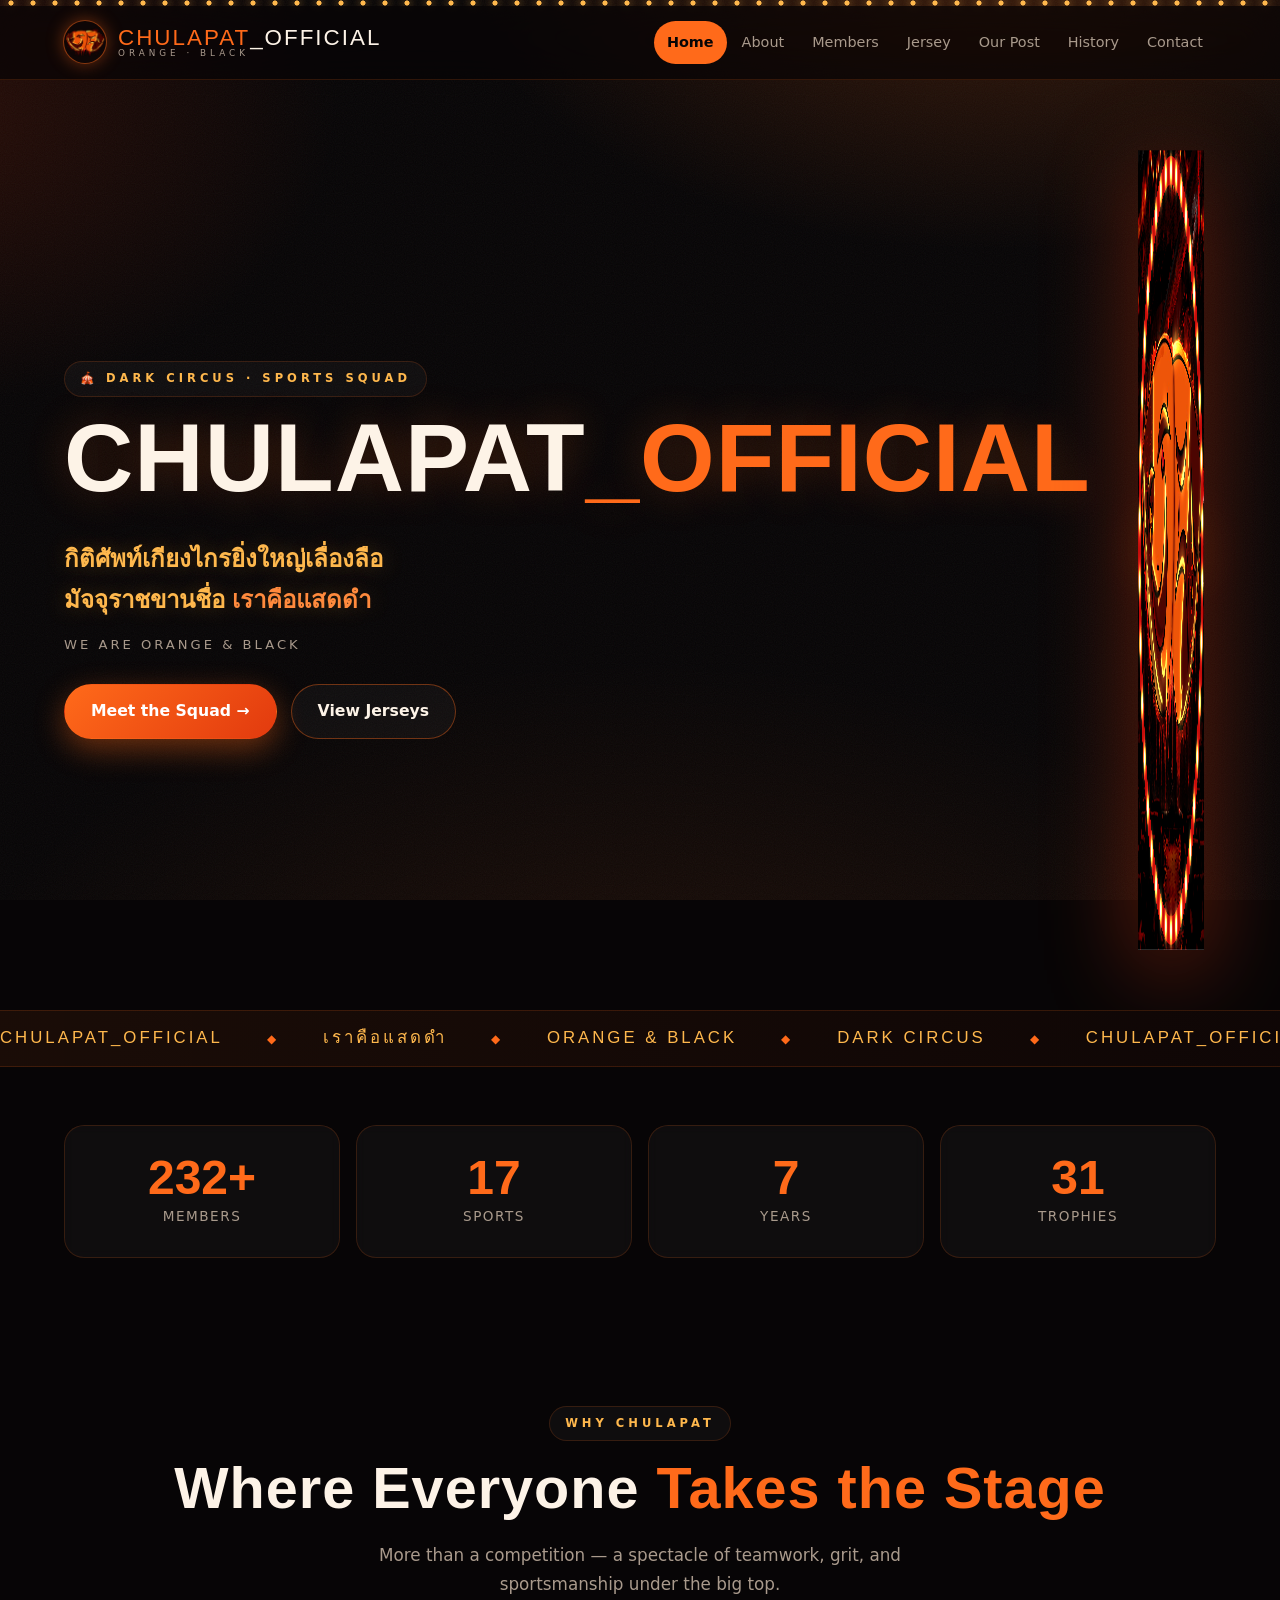
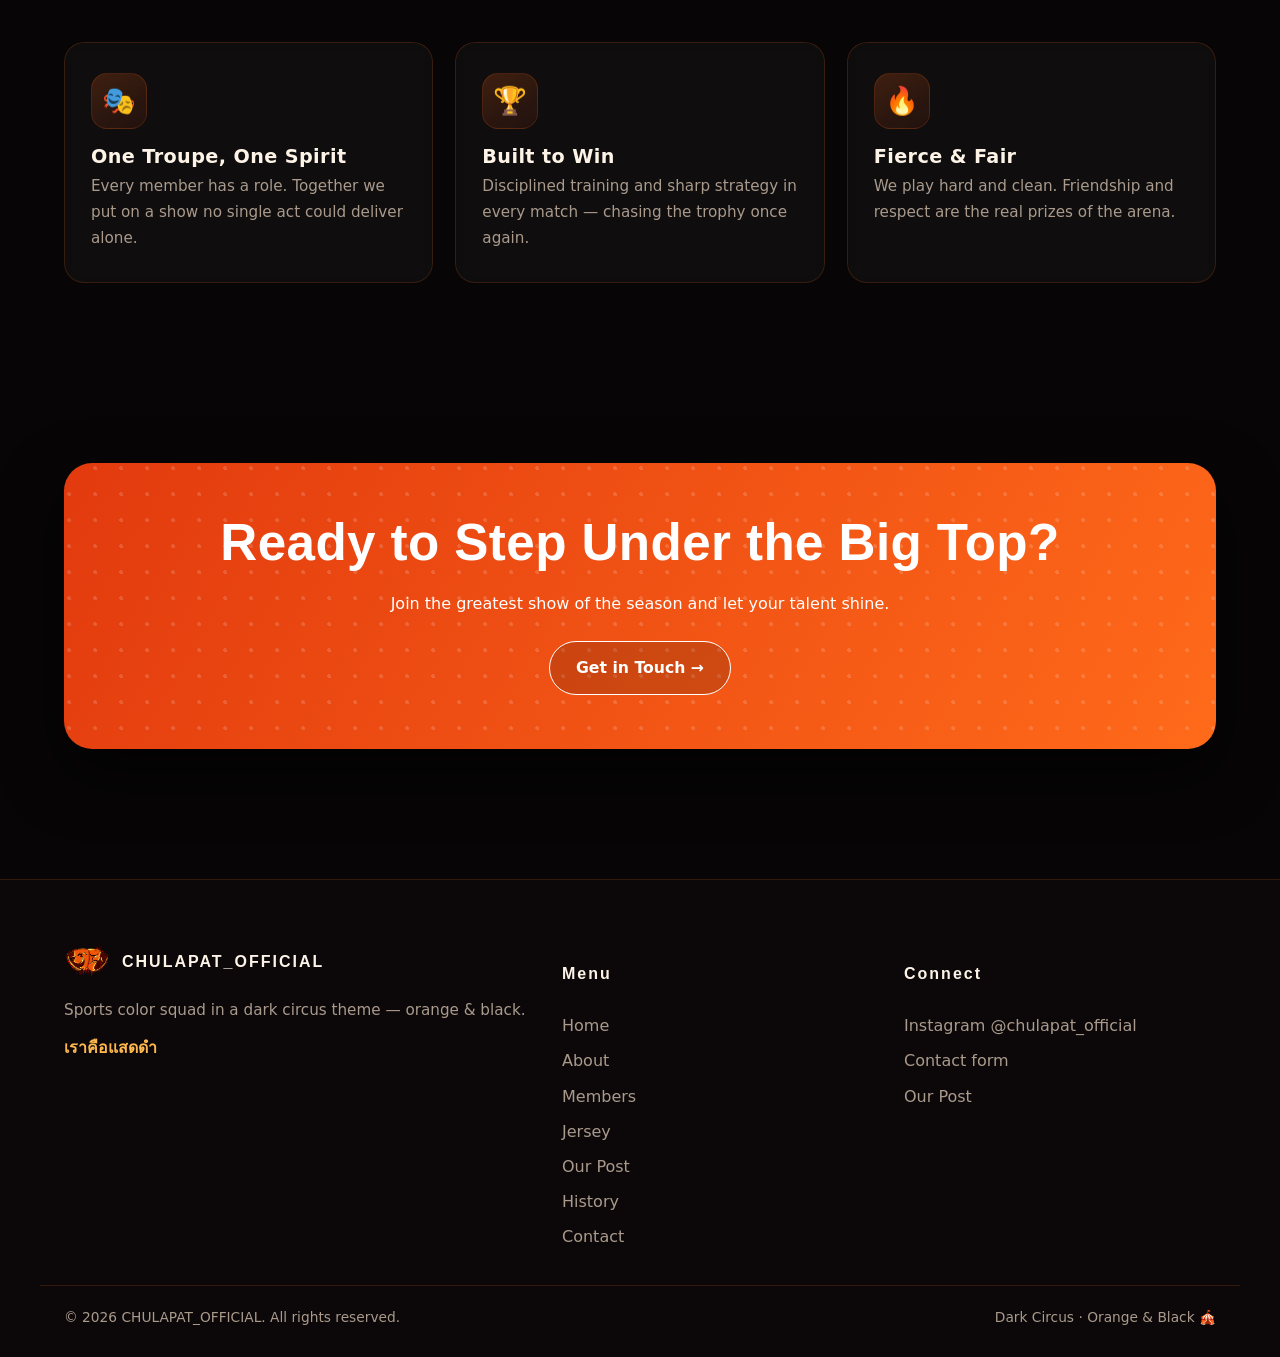
==== public/index.html @ 9027f6d0 "Configure Wrangler to use public directory" ====
<!DOCTYPE html>
<html lang="en">
<head>
  <meta charset="UTF-8" />
  <meta name="viewport" content="width=device-width, initial-scale=1" />
  <meta http-equiv="Content-Security-Policy" content="default-src 'self'; img-src 'self' data:; style-src 'self' 'unsafe-inline' https://fonts.googleapis.com; font-src 'self' https://fonts.gstatic.com; script-src 'self'; base-uri 'self'; form-action 'self'; frame-ancestors 'none'; object-src 'none'" />
  <meta name="referrer" content="strict-origin-when-cross-origin" />
  <meta name="color-scheme" content="dark" />
  <meta name="description" content="CHULAPAT_OFFICIAL — dark circus sports squad. Orange & black. เราคือแสดดำ" />
  <title>CHULAPAT_OFFICIAL · Dark Circus</title>
  <link rel="preconnect" href="https://fonts.googleapis.com" />
  <link rel="preconnect" href="https://fonts.gstatic.com" crossorigin />
  <link href="https://fonts.googleapis.com/css2?family=Bebas+Neue&family=Space+Grotesk:wght@400;500;600;700&family=Noto+Sans+Thai:wght@400;600;700&display=swap" rel="stylesheet" />
  <link rel="stylesheet" href="css/styles.css" />
</head>
<body>
  <a class="skip-link" href="#main">Skip to main content</a>
  <header data-nav></header>

  <main id="main">
    <!-- HERO -->
    <section class="hero">
      <div class="container hero__grid">
        <div>
          <span class="eyebrow">🎪 Dark Circus · Sports Squad</span>
          <h1 class="hero__wordmark">CHULAPAT<span>_OFFICIAL</span></h1>
          <p class="hero__slogan thai">กิติศัพท์เกียงไกรยิ่งใหญ่เลื่องลือ<br />มัจจุราชขานชื่อ <b>เราคือแสดดำ</b></p>
          <p class="hero__tagline">We Are Orange &amp; Black</p>
          <div class="hero__cta">
            <a class="btn btn--primary" href="members.html">Meet the Squad →</a>
            <a class="btn btn--ghost" href="jersey.html">View Jerseys</a>
          </div>
        </div>
        <div class="hero__logo-wrap">
          <div class="hero__logo-glow" aria-hidden="true"></div>
          <img class="hero__logo" src="assets/logo-ring.png" alt="CHULAPAT circus mask emblem" width="800" height="800" />
        </div>
      </div>
    </section>

    <!-- TICKER -->
    <div class="ticker" aria-hidden="true">
      <div class="ticker__track">
        <span>CHULAPAT_OFFICIAL</span><span>เราคือแสดดำ</span><span>ORANGE &amp; BLACK</span><span>DARK CIRCUS</span>
        <span>CHULAPAT_OFFICIAL</span><span>เราคือแสดดำ</span><span>ORANGE &amp; BLACK</span><span>DARK CIRCUS</span>
      </div>
    </div>

    <!-- STATS -->
    <section class="section section--tight">
      <div class="container stats">
        <div class="stat reveal"><b data-count="240" data-suffix="+">0</b><span>Members</span></div>
        <div class="stat reveal"><b data-count="18">0</b><span>Sports</span></div>
        <div class="stat reveal"><b data-count="7">0</b><span>Years</span></div>
        <div class="stat reveal"><b data-count="32">0</b><span>Trophies</span></div>
      </div>
    </section>

    <!-- FEATURES -->
    <section class="section">
      <div class="container center">
        <span class="eyebrow">Why CHULAPAT</span>
        <h2 class="section__title">Where Everyone <em>Takes the Stage</em></h2>
        <p class="section__lead">More than a competition — a spectacle of teamwork, grit, and sportsmanship under the big top.</p>
      </div>
      <div class="container grid grid--3" style="margin-top:44px">
        <article class="card feature reveal">
          <div class="feature__icon" aria-hidden="true">🎭</div>
          <h3 class="card__title">One Troupe, One Spirit</h3>
          <p class="card__text">Every member has a role. Together we put on a show no single act could deliver alone.</p>
        </article>
        <article class="card feature reveal">
          <div class="feature__icon" aria-hidden="true">🏆</div>
          <h3 class="card__title">Built to Win</h3>
          <p class="card__text">Disciplined training and sharp strategy in every match — chasing the trophy once again.</p>
        </article>
        <article class="card feature reveal">
          <div class="feature__icon" aria-hidden="true">🔥</div>
          <h3 class="card__title">Fierce &amp; Fair</h3>
          <p class="card__text">We play hard and clean. Friendship and respect are the real prizes of the arena.</p>
        </article>
      </div>
    </section>

    <!-- CTA -->
    <section class="section">
      <div class="container">
        <div class="cta-band reveal">
          <h2>Ready to Step Under the Big Top?</h2>
          <p style="max-width:560px;margin:10px auto 24px">Join the greatest show of the season and let your talent shine.</p>
          <a class="btn btn--ghost" href="contact.html" style="border-color:#fff;color:#fff;background:rgba(0,0,0,0.15)">Get in Touch →</a>
        </div>
      </div>
    </section>
  </main>

  <div data-footer></div>
  <script src="js/main.js" defer></script>
</body>
</html>
---- public/css/styles.css ----
/* =========================================================
   CHULAPAT_OFFICIAL — Dark Cinematic Circus (Orange / Black)
   Modern redesign
   ========================================================= */

/* ---------- Design Tokens ---------- */
:root {
  --orange: #FF6A1A;
  --orange-bright: #FF8A3D;
  --ember: #E23A0E;
  --gold: #FFB84D;
  --cream: #FDF3E7;

  --bg: #070506;
  --bg-2: #0C0809;
  --bg-3: #120C0D;
  --surface: rgba(255, 255, 255, 0.035);
  --surface-2: rgba(255, 255, 255, 0.06);
  --line: rgba(255, 106, 26, 0.16);
  --line-strong: rgba(255, 106, 26, 0.4);

  --text: #F3E9DE;
  --text-dim: #A99A8C;
  --danger: #FF5C5C;
  --success: #47D888;

  --font-display: "Bebas Neue", "Anton", Impact, sans-serif;
  --font-body: "Space Grotesk", "Noto Sans Thai", system-ui, sans-serif;
  --font-thai: "Noto Sans Thai", "Space Grotesk", sans-serif;

  --maxw: 1200px;
  --radius: 20px;
  --radius-sm: 12px;
  --shadow: 0 24px 60px rgba(0, 0, 0, 0.6);
  --glow-orange: 0 0 40px rgba(255, 106, 26, 0.35);
  --nav-h: 74px;
  --ease: cubic-bezier(0.22, 1, 0.36, 1);
}

/* ---------- Reset & Base ---------- */
*, *::before, *::after { box-sizing: border-box; }
html { scroll-behavior: smooth; -webkit-text-size-adjust: 100%; }

body {
  margin: 0;
  font-family: var(--font-body);
  color: var(--text);
  background: var(--bg);
  line-height: 1.7;
  overflow-x: hidden;
  min-height: 100vh;
}

/* Cinematic backdrop: ember glow + vignette + faint stripes */
body::before {
  content: "";
  position: fixed;
  inset: 0;
  z-index: -3;
  background:
    radial-gradient(900px 520px at 78% -8%, rgba(255, 106, 26, 0.22), transparent 62%),
    radial-gradient(760px 520px at -8% 12%, rgba(226, 58, 14, 0.16), transparent 58%),
    radial-gradient(1200px 700px at 50% 120%, rgba(255, 106, 26, 0.10), transparent 60%),
    var(--bg);
}
/* Film grain */
body::after {
  content: "";
  position: fixed;
  inset: 0;
  z-index: -2;
  pointer-events: none;
  opacity: 0.05;
  background-image: url("data:image/svg+xml,%3Csvg xmlns='http://www.w3.org/2000/svg' width='120' height='120'%3E%3Cfilter id='n'%3E%3CfeTurbulence type='fractalNoise' baseFrequency='0.9' numOctaves='2'/%3E%3C/filter%3E%3Crect width='100%25' height='100%25' filter='url(%23n)'/%3E%3C/svg%3E");
}

img { max-width: 100%; display: block; }
a { color: inherit; text-decoration: none; }
h1, h2, h3 { line-height: 1.02; margin: 0 0 0.4em; letter-spacing: 0.4px; }

.container { width: 100%; max-width: var(--maxw); margin-inline: auto; padding-inline: 24px; }

.display {
  font-family: var(--font-display);
  font-weight: 400;
  text-transform: uppercase;
  letter-spacing: 2px;
}
.thai { font-family: var(--font-thai); }

:focus-visible { outline: 3px solid var(--gold); outline-offset: 3px; border-radius: 4px; }
.skip-link {
  position: absolute; left: -999px; top: 0;
  background: var(--gold); color: var(--bg); padding: 10px 16px;
  font-weight: 700; z-index: 999; border-radius: 0 0 8px 0;
}
.skip-link:focus { left: 0; }

/* ---------- Marquee bulb strip ---------- */
.bulbs {
  height: 6px;
  background: radial-gradient(circle at center, var(--gold) 0 2.5px, transparent 2.6px) repeat-x;
  background-size: 22px 6px;
  animation: bulbBlink 1.3s steps(2) infinite;
  filter: drop-shadow(0 0 5px var(--gold));
}
@keyframes bulbBlink { 50% { opacity: 0.3; } }

/* ---------- Navbar ---------- */
.nav {
  position: sticky; top: 0; z-index: 100; height: var(--nav-h);
  display: flex; align-items: center;
  background: rgba(7, 5, 6, 0.72);
  backdrop-filter: blur(18px) saturate(140%);
  border-bottom: 1px solid var(--line);
}
.nav__inner {
  display: flex; align-items: center; justify-content: space-between;
  width: 100%; max-width: var(--maxw); margin-inline: auto; padding-inline: 24px;
}
.brand { display: flex; align-items: center; gap: 12px; }
.brand__logo {
  width: 42px; height: 42px; border-radius: 50%; object-fit: cover;
  box-shadow: 0 0 0 1px var(--line-strong), 0 0 18px rgba(255, 106, 26, 0.45);
}
.brand__text {
  font-family: var(--font-display); font-size: 1.4rem; letter-spacing: 2px; color: var(--cream);
  line-height: 1;
}
.brand__text b { color: var(--orange); font-weight: 400; }
.brand__text small { display: block; font-family: var(--font-body); font-size: 0.55rem; letter-spacing: 4px; color: var(--text-dim); }

.nav__links { display: flex; align-items: center; gap: 2px; list-style: none; margin: 0; padding: 0; }
.nav__links a {
  display: block; padding: 9px 13px; border-radius: 999px;
  font-weight: 500; font-size: 0.9rem; color: var(--text-dim);
  transition: color 0.2s, background 0.2s;
}
.nav__links a:hover { color: var(--cream); background: var(--surface-2); }
.nav__links a.is-active { color: var(--bg); background: var(--orange); font-weight: 600; }

.nav__toggle { display: none; background: none; border: 0; cursor: pointer; width: 44px; height: 44px; padding: 10px; }
.nav__toggle span { display: block; height: 2px; background: var(--cream); margin: 5px 0; border-radius: 2px; transition: 0.25s; }
.nav__toggle[aria-expanded="true"] span:nth-child(1) { transform: translateY(7px) rotate(45deg); }
.nav__toggle[aria-expanded="true"] span:nth-child(2) { opacity: 0; }
.nav__toggle[aria-expanded="true"] span:nth-child(3) { transform: translateY(-7px) rotate(-45deg); }

/* ---------- Buttons ---------- */
.btn {
  display: inline-flex; align-items: center; gap: 9px;
  padding: 13px 26px; border-radius: 999px;
  font-weight: 600; font-family: var(--font-body); font-size: 0.98rem;
  cursor: pointer; border: 1.5px solid transparent;
  transition: transform 0.2s var(--ease), box-shadow 0.25s, background 0.2s;
}
.btn:hover { transform: translateY(-3px); }
.btn:active { transform: translateY(-1px); }
.btn--primary {
  background: linear-gradient(135deg, var(--orange), var(--ember));
  color: #fff; box-shadow: 0 10px 30px rgba(255, 106, 26, 0.4);
}
.btn--primary:hover { box-shadow: 0 14px 40px rgba(255, 106, 26, 0.55); }
.btn--ghost { background: var(--surface); color: var(--cream); border-color: var(--line-strong); }
.btn--ghost:hover { background: var(--surface-2); border-color: var(--orange); }

/* ---------- Section scaffolding ---------- */
.section { padding: 90px 0; }
.section--tight { padding: 58px 0; }
.eyebrow {
  display: inline-flex; align-items: center; gap: 8px;
  font-weight: 600; letter-spacing: 4px; text-transform: uppercase;
  font-size: 0.72rem; color: var(--gold);
  padding: 7px 15px; border: 1px solid var(--line); border-radius: 999px;
  background: var(--surface); margin-bottom: 18px;
}
.section__title { font-size: clamp(2.1rem, 5vw, 3.6rem); color: var(--cream); font-family: var(--font-display); letter-spacing: 1px; }
.section__title em { color: var(--orange); font-style: normal; }
.section__lead { color: var(--text-dim); max-width: 620px; font-size: 1.05rem; }
.center { text-align: center; }
.center .section__lead { margin-inline: auto; }

/* ---------- Hero ---------- */
.hero { position: relative; padding: 70px 0 60px; overflow: hidden; }
.hero__grid { display: grid; grid-template-columns: 1.05fr 0.95fr; gap: 40px; align-items: center; }
.hero__wordmark {
  font-family: var(--font-display);
  font-size: clamp(2.8rem, 8.5vw, 6rem);
  color: var(--cream); line-height: 0.9; letter-spacing: 1px;
  text-shadow: 0 0 40px rgba(255, 106, 26, 0.25);
}
.hero__wordmark span { color: var(--orange); }
.hero__slogan {
  font-family: var(--font-thai);
  font-size: clamp(1.05rem, 2.4vw, 1.5rem);
  font-weight: 600; color: var(--gold);
  margin: 22px 0 6px; line-height: 1.7;
  text-shadow: 0 0 22px rgba(255, 184, 77, 0.3);
}
.hero__slogan b { color: var(--orange-bright); }
.hero__tagline { color: var(--text-dim); letter-spacing: 3px; text-transform: uppercase; font-size: 0.82rem; margin-bottom: 28px; }
.hero__cta { display: flex; gap: 14px; flex-wrap: wrap; }

.hero__logo-wrap { position: relative; display: grid; place-items: center; }
.hero__logo-glow {
  position: absolute; width: 78%; aspect-ratio: 1; border-radius: 50%;
  background: radial-gradient(circle, rgba(255, 106, 26, 0.55), transparent 68%);
  filter: blur(30px); animation: pulseGlow 4s ease-in-out infinite;
}
.hero__logo {
  position: relative; width: min(420px, 82%); filter: drop-shadow(0 20px 45px rgba(226, 58, 14, 0.45));
  animation: floaty 6s ease-in-out infinite;
}
@keyframes pulseGlow { 0%, 100% { opacity: 0.65; transform: scale(1); } 50% { opacity: 1; transform: scale(1.06); } }
@keyframes floaty { 0%, 100% { transform: translateY(0); } 50% { transform: translateY(-14px); } }
@media (prefers-reduced-motion: reduce) {
  .hero__logo, .hero__logo-glow, .bulbs { animation: none; }
}

/* Marquee ticker */
.ticker {
  border-top: 1px solid var(--line); border-bottom: 1px solid var(--line);
  background: linear-gradient(90deg, rgba(255,106,26,0.08), rgba(226,58,14,0.04));
  overflow: hidden; white-space: nowrap;
}
.ticker__track {
  display: inline-flex; gap: 44px; padding: 13px 0;
  font-family: var(--font-display); letter-spacing: 3px; color: var(--gold); font-size: 1.05rem;
  animation: scrollX 24s linear infinite; will-change: transform;
}
.ticker__track span::after { content: "◆"; margin-left: 44px; color: var(--orange); font-size: 0.7em; }
@keyframes scrollX { to { transform: translateX(-50%); } }
@media (prefers-reduced-motion: reduce) { .ticker__track { animation: none; } }

/* ---------- Stats ---------- */
.stats { display: grid; grid-template-columns: repeat(4, 1fr); gap: 16px; }
.stat {
  background: var(--surface); border: 1px solid var(--line); border-radius: var(--radius);
  padding: 28px 20px; text-align: center; backdrop-filter: blur(6px);
}
.stat b { font-family: var(--font-display); font-size: 3rem; color: var(--orange); display: block; line-height: 1; }
.stat span { color: var(--text-dim); font-size: 0.85rem; letter-spacing: 1.5px; text-transform: uppercase; }

/* ---------- Cards / grid ---------- */
.grid { display: grid; gap: 22px; }
.grid--3 { grid-template-columns: repeat(3, 1fr); }
.grid--4 { grid-template-columns: repeat(4, 1fr); }
.grid--2 { grid-template-columns: repeat(2, 1fr); }

.card {
  position: relative;
  background: var(--surface); border: 1px solid var(--line);
  border-radius: var(--radius); overflow: hidden; backdrop-filter: blur(6px);
  transition: transform 0.28s var(--ease), box-shadow 0.28s, border-color 0.28s;
}
.card:hover { transform: translateY(-7px); border-color: var(--line-strong); box-shadow: var(--shadow), var(--glow-orange); }
.card__body { padding: 24px; }
.card__title { color: var(--cream); font-size: 1.2rem; }
.card__text { color: var(--text-dim); font-size: 0.95rem; margin: 0; }

.feature { padding: 30px 26px; }
.feature__icon {
  width: 56px; height: 56px; border-radius: 16px; display: grid; place-items: center;
  font-size: 1.7rem; margin-bottom: 18px;
  background: linear-gradient(150deg, rgba(255,106,26,0.2), rgba(226,58,14,0.08));
  border: 1px solid var(--line);
}

/* ---------- Member cards ---------- */
.member { text-align: center; }
.member__avatar {
  width: 100%; aspect-ratio: 1; display: grid; place-items: center;
  font-family: var(--font-display); font-size: 4rem; color: var(--bg);
  background: linear-gradient(150deg, var(--orange), var(--ember));
  position: relative;
}
.member__avatar::after {
  content: ""; position: absolute; inset: 0;
  background: radial-gradient(circle at 50% 120%, rgba(0,0,0,0.35), transparent 60%);
}
.member__body { padding: 20px 16px; }
.member__role {
  display: inline-block; font-size: 0.68rem; letter-spacing: 2px; text-transform: uppercase;
  color: var(--gold); border: 1px solid var(--line); border-radius: 999px; padding: 4px 11px; margin-top: 8px;
}
.member__num { color: var(--orange); font-family: var(--font-display); }

/* Filter chips */
.filters { display: flex; flex-wrap: wrap; gap: 10px; justify-content: center; margin-bottom: 36px; }
.chip {
  padding: 9px 19px; border-radius: 999px; cursor: pointer;
  background: var(--surface); border: 1px solid var(--line); color: var(--text-dim);
  font-weight: 500; font-family: var(--font-body); font-size: 0.9rem; transition: 0.2s;
}
.chip:hover { color: var(--cream); border-color: var(--line-strong); }
.chip.is-active { background: var(--orange); color: var(--bg); border-color: var(--orange); font-weight: 600; }

/* ---------- Jersey ---------- */
.jersey {
  position: relative; padding: 34px; text-align: center;
  background: radial-gradient(circle at 50% 26%, rgba(255,106,26,0.2), transparent 62%);
}
.jersey__shirt {
  width: 190px; height: 210px; margin: 0 auto 18px; position: relative;
  background: linear-gradient(160deg, var(--orange), var(--ember));
  clip-path: polygon(30% 0, 70% 0, 78% 8%, 100% 20%, 92% 40%, 82% 34%, 82% 100%, 18% 100%, 18% 34%, 8% 40%, 0 20%, 22% 8%);
  box-shadow: inset 0 -30px 40px rgba(0,0,0,0.35);
  filter: drop-shadow(0 12px 24px rgba(226,58,14,0.4));
}
.jersey__shirt::before {
  content: attr(data-num); position: absolute; inset: 0; top: 40px;
  display: grid; place-items: center;
  font-family: var(--font-display); font-size: 4.5rem; color: rgba(0,0,0,0.32);
}
.jersey__stripes {
  position: absolute; inset: 0;
  background: repeating-linear-gradient(90deg, transparent 0 26px, rgba(0,0,0,0.12) 26px 34px);
  clip-path: inherit;
}
.jersey__name { color: var(--cream); font-family: var(--font-display); font-size: 1.4rem; letter-spacing: 2px; }
.jersey__price { color: var(--gold); font-weight: 700; font-size: 1.1rem; }

.sizes { display: flex; gap: 8px; justify-content: center; flex-wrap: wrap; margin: 14px 0; }
.sizes span {
  width: 40px; height: 40px; display: grid; place-items: center; border-radius: 9px;
  border: 1px solid var(--line); color: var(--text-dim); font-weight: 600; font-size: 0.85rem;
}

/* ---------- Timeline (history) ---------- */
.timeline { position: relative; max-width: 840px; margin-inline: auto; padding-left: 30px; }
.timeline::before {
  content: ""; position: absolute; left: 7px; top: 6px; bottom: 6px; width: 3px;
  background: linear-gradient(var(--orange), var(--gold), transparent);
}
.tl-item { position: relative; padding: 0 0 36px 28px; }
.tl-item::before {
  content: ""; position: absolute; left: -30px; top: 4px; width: 18px; height: 18px;
  border-radius: 50%; background: var(--orange); box-shadow: 0 0 0 4px var(--bg), 0 0 14px var(--orange);
}
.tl-year { font-family: var(--font-display); font-size: 1.9rem; color: var(--gold); }
.tl-card { margin-top: 8px; background: var(--surface); border: 1px solid var(--line); border-radius: var(--radius); padding: 22px; }
.tl-card h3 { color: var(--cream); }
.tl-medals { display: flex; gap: 16px; flex-wrap: wrap; margin-top: 10px; }
.tl-medals span { font-size: 0.85rem; color: var(--text-dim); }
.tl-medals b { color: var(--orange); }

/* ---------- About: values ---------- */
.value { display: flex; gap: 16px; align-items: flex-start; }
.value__no { font-family: var(--font-display); font-size: 2.4rem; color: var(--orange); line-height: 1; }

/* ---------- Our Post ---------- */
.post-hero {
  display: grid; grid-template-columns: 0.85fr 1.15fr; gap: 40px; align-items: center;
}
.post-hero__img {
  border-radius: var(--radius); overflow: hidden; border: 1px solid var(--line);
  box-shadow: var(--shadow), var(--glow-orange);
}
.post-hero__img img { width: 100%; }
.post-grid { display: grid; grid-template-columns: repeat(3, 1fr); gap: 14px; }
.post-tile {
  position: relative; aspect-ratio: 1; border-radius: var(--radius-sm); overflow: hidden;
  border: 1px solid var(--line); display: grid; place-items: center; text-align: center;
  background: linear-gradient(160deg, var(--bg-2), var(--bg-3)); padding: 16px;
  transition: transform 0.25s var(--ease), border-color 0.25s;
}
.post-tile:hover { transform: translateY(-5px); border-color: var(--line-strong); }
.post-tile .display { font-size: 1.5rem; color: var(--orange); }
.post-tile span { color: var(--text-dim); font-size: 0.8rem; }
.badge-soon {
  display: inline-block; font-size: 0.7rem; letter-spacing: 3px; text-transform: uppercase;
  color: var(--bg); background: var(--gold); padding: 4px 12px; border-radius: 999px; font-weight: 700;
}

/* Live Instagram feed (official embeds) */
.ig-feed { display: flex; flex-wrap: wrap; gap: 22px; justify-content: center; margin-top: 34px; }
.ig-card { flex: 0 1 380px; max-width: 540px; min-width: 300px; }
.ig-card .instagram-media { margin: 0 auto !important; }
.ig-empty { display: none; text-align: center; }
.ig-empty code {
  font-family: ui-monospace, "Cascadia Code", monospace; font-size: 0.85em;
  background: var(--surface-2); border: 1px solid var(--line); padding: 2px 7px; border-radius: 6px; color: var(--gold);
}

/* ---------- Contact ---------- */
.contact-grid { display: grid; grid-template-columns: 1fr 1fr; gap: 36px; align-items: start; }
.field { margin-bottom: 18px; }
.field label { display: block; font-weight: 600; margin-bottom: 7px; color: var(--cream); font-size: 0.92rem; }
.field input, .field textarea, .field select {
  width: 100%; padding: 13px 15px; border-radius: var(--radius-sm);
  background: var(--bg-2); border: 1px solid var(--line); color: var(--text);
  font-family: var(--font-body); font-size: 1rem; transition: border-color 0.2s, box-shadow 0.2s;
}
.field input:focus, .field textarea:focus, .field select:focus {
  border-color: var(--orange); outline: none; box-shadow: 0 0 0 3px rgba(255,106,26,0.15);
}
.field textarea { resize: vertical; min-height: 130px; }
.field__error { color: var(--danger); font-size: 0.83rem; margin-top: 5px; min-height: 1em; display: block; }
.form-note {
  padding: 14px 16px; border-radius: var(--radius-sm); margin-top: 12px;
  border: 1px solid rgba(71,216,136,0.35); background: rgba(71,216,136,0.1); color: var(--success);
  display: none;
}
.form-note.is-visible { display: block; }

.info-list { list-style: none; padding: 0; margin: 0; display: grid; gap: 16px; }
.info-list li { display: flex; gap: 14px; align-items: center; }
.info-list .ic {
  width: 48px; height: 48px; border-radius: 13px; display: grid; place-items: center; font-size: 1.3rem;
  background: linear-gradient(150deg, rgba(255,106,26,0.2), rgba(226,58,14,0.08)); border: 1px solid var(--line); flex-shrink: 0;
}
.info-list b { color: var(--cream); display: block; }
.info-list span { color: var(--text-dim); font-size: 0.92rem; }

.socials { display: flex; gap: 12px; margin-top: 22px; flex-wrap: wrap; }
.socials a {
  min-width: 46px; height: 46px; padding: 0 16px; border-radius: 13px; display: inline-flex; align-items: center; gap: 8px; justify-content: center;
  border: 1px solid var(--line); color: var(--cream); font-weight: 600; transition: 0.2s; background: var(--surface);
}
.socials a:hover { background: var(--orange); color: var(--bg); transform: translateY(-3px); border-color: var(--orange); }

.qr-card {
  margin-top: 26px; display: flex; gap: 18px; align-items: center;
  background: var(--surface); border: 1px solid var(--line); border-radius: var(--radius); padding: 18px;
}
.qr-card img { width: 120px; height: 120px; border-radius: 12px; background: #fff; }
.qr-card b { color: var(--cream); }
.qr-card p { color: var(--text-dim); font-size: 0.9rem; margin: 4px 0 0; }

/* ---------- CTA band ---------- */
.cta-band {
  position: relative; overflow: hidden;
  background: linear-gradient(120deg, var(--ember), var(--orange));
  border-radius: 28px; padding: 54px; text-align: center; color: #fff; box-shadow: var(--shadow);
}
.cta-band::before {
  content: ""; position: absolute; inset: 0; opacity: 0.15;
  background: radial-gradient(circle at 20% 20%, #fff 0 2px, transparent 2px) repeat;
  background-size: 26px 26px;
}
.cta-band > * { position: relative; }
.cta-band h2 { font-family: var(--font-display); font-size: clamp(2rem,5vw,3.2rem); }

/* ---------- Footer ---------- */
.footer { border-top: 1px solid var(--line); background: var(--bg-2); padding: 58px 0 28px; margin-top: 40px; }
.footer__grid { display: grid; grid-template-columns: 1.5fr 1fr 1fr; gap: 30px; }
.footer__brand { display: flex; align-items: center; gap: 12px; margin-bottom: 14px; }
.footer__brand img { width: 46px; height: 46px; border-radius: 50%; }
.footer h4 { color: var(--cream); font-family: var(--font-display); letter-spacing: 2px; }
.footer a { color: var(--text-dim); display: block; padding: 4px 0; transition: color 0.2s; }
.footer a:hover { color: var(--orange); }
.footer__bottom {
  border-top: 1px solid var(--line); margin-top: 30px; padding-top: 20px;
  display: flex; justify-content: space-between; flex-wrap: wrap; gap: 10px;
  color: var(--text-dim); font-size: 0.86rem;
}

/* ---------- Reveal ---------- */
.reveal { opacity: 0; transform: translateY(26px); transition: opacity 0.7s var(--ease), transform 0.7s var(--ease); }
.reveal.is-in { opacity: 1; transform: none; }
@media (prefers-reduced-motion: reduce) { .reveal { opacity: 1; transform: none; transition: none; } }

/* ---------- Page header ---------- */
.page-head { padding: 74px 0 26px; text-align: center; position: relative; }
.page-head h1 { font-family: var(--font-display); font-size: clamp(2.8rem, 7vw, 5.2rem); color: var(--cream); letter-spacing: 1px; }
.page-head h1 em { color: var(--orange); font-style: normal; }
.page-head p { color: var(--text-dim); max-width: 640px; margin-inline: auto; }

/* ---------- Responsive ---------- */
@media (max-width: 940px) {
  .hero__grid { grid-template-columns: 1fr; text-align: center; }
  .hero__cta { justify-content: center; }
  .hero__logo-wrap { order: -1; }
  .post-hero { grid-template-columns: 1fr; }
  .contact-grid { grid-template-columns: 1fr; }
  .grid--4 { grid-template-columns: repeat(2, 1fr); }
  .stats { grid-template-columns: repeat(2, 1fr); }
  .footer__grid { grid-template-columns: 1fr 1fr; }
}
@media (max-width: 820px) {
  .nav__toggle { display: block; }
  .nav__links {
    position: fixed; inset: var(--nav-h) 0 auto 0;
    flex-direction: column; align-items: stretch; gap: 2px;
    background: rgba(7,5,6,0.98); backdrop-filter: blur(18px);
    padding: 14px 18px 22px; border-bottom: 1px solid var(--line);
    transform: translateY(-130%); transition: transform 0.3s var(--ease);
    max-height: calc(100vh - var(--nav-h)); overflow-y: auto;
  }
  .nav__links.is-open { transform: translateY(0); }
  .nav__links a { padding: 13px 16px; }
}
@media (max-width: 560px) {
  .grid--3, .grid--2 { grid-template-columns: 1fr; }
  .post-grid { grid-template-columns: repeat(2, 1fr); }
  .section { padding: 64px 0; }
  .cta-band { padding: 36px 22px; }
  .footer__grid { grid-template-columns: 1fr; }
  .qr-card { flex-direction: column; text-align: center; }
}
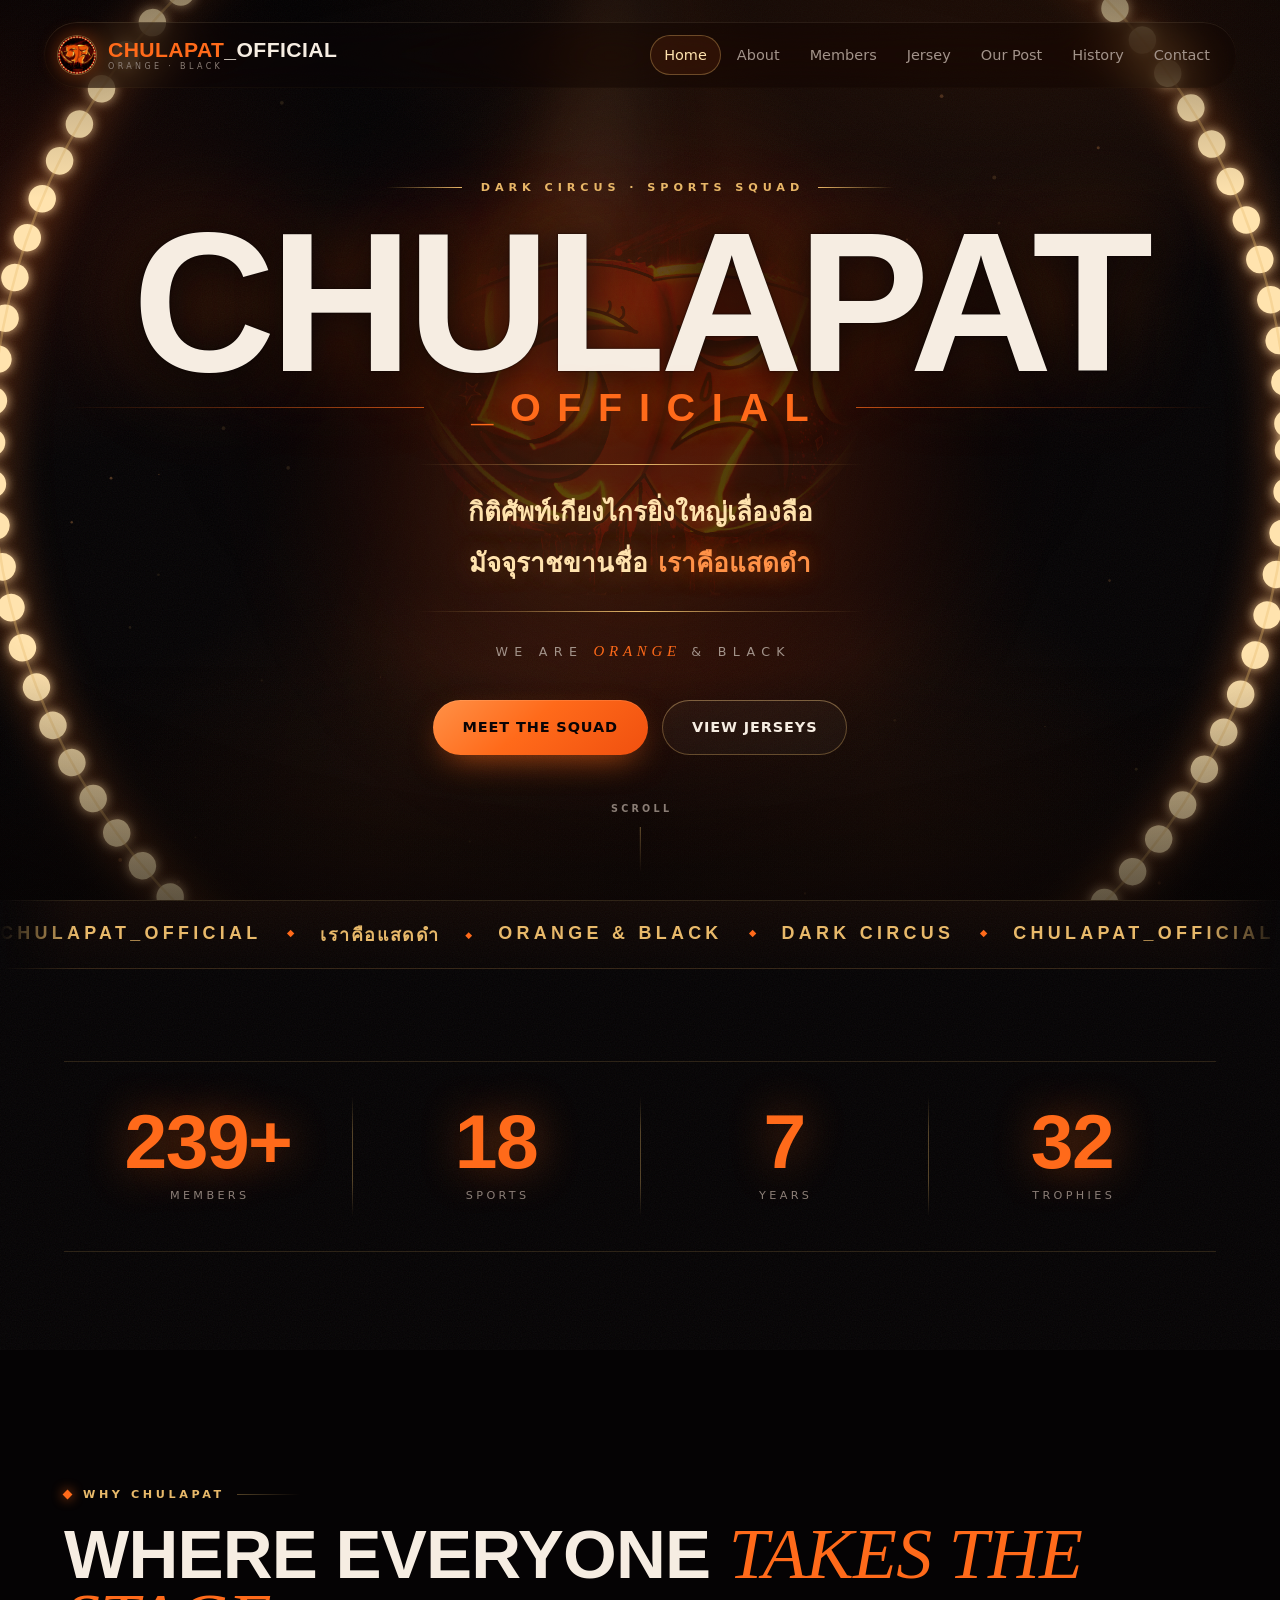
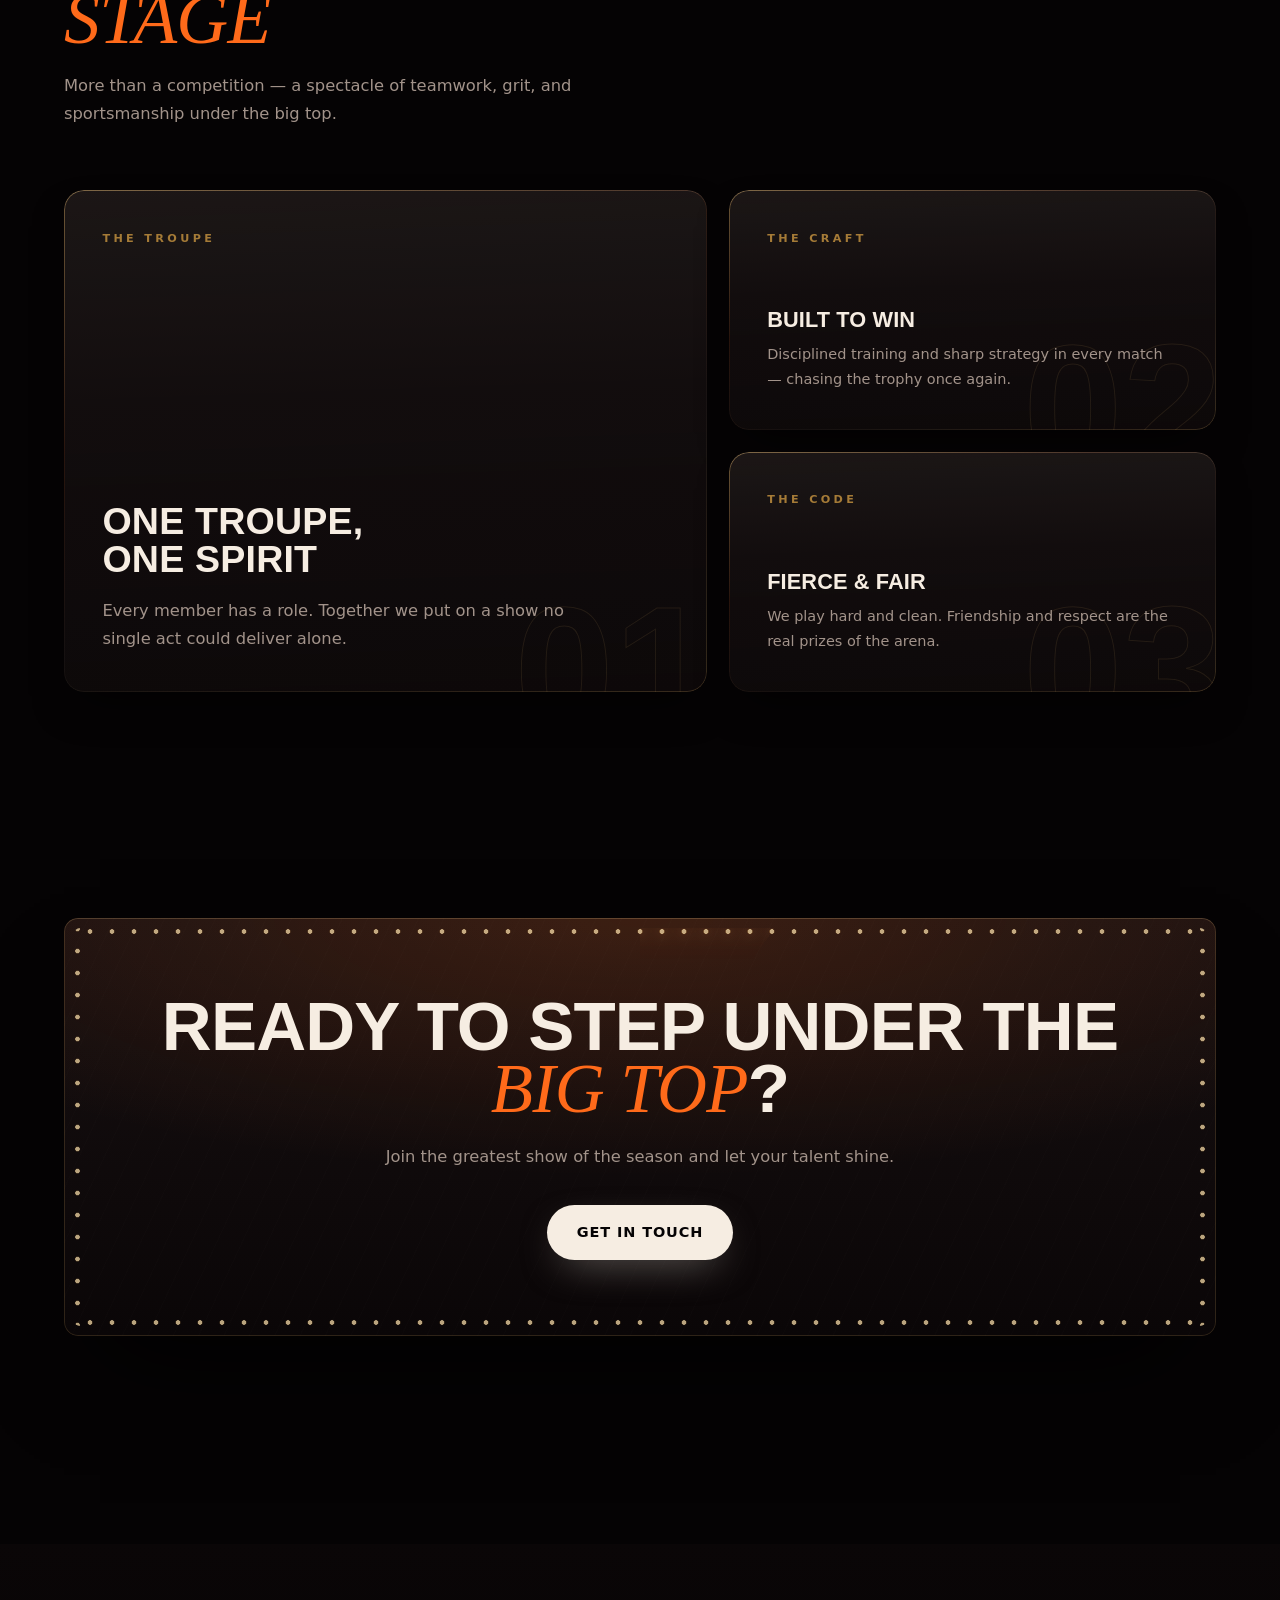
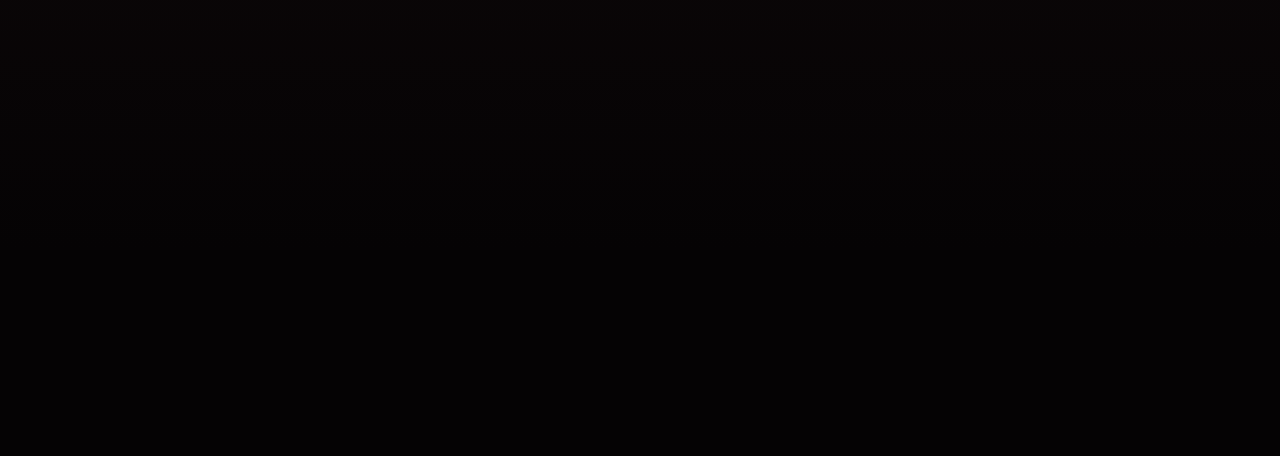
==== commit 8586df73: "Redesign as "The Midnight Bill" — premium dark circus Rebuild the visual system across all seven pag" ====
--- a/public/index.html
+++ b/public/index.html
@@ -10,85 +10,107 @@
   <title>CHULAPAT_OFFICIAL · Dark Circus</title>
   <link rel="preconnect" href="https://fonts.googleapis.com" />
   <link rel="preconnect" href="https://fonts.gstatic.com" crossorigin />
-  <link href="https://fonts.googleapis.com/css2?family=Bebas+Neue&family=Space+Grotesk:wght@400;500;600;700&family=Noto+Sans+Thai:wght@400;600;700&display=swap" rel="stylesheet" />
+  <link href="https://fonts.googleapis.com/css2?family=Archivo:wght@400;500;600&family=Big+Shoulders+Display:wght@600;700;800;900&family=Bodoni+Moda:ital,wght@1,500;1,600&family=Noto+Sans+Thai:wght@400;600;700&display=swap" rel="stylesheet" />
   <link rel="stylesheet" href="css/styles.css" />
+  <link rel="preload" as="image" href="assets/logo-ring.png" fetchpriority="high" />
 </head>
 <body>
   <a class="skip-link" href="#main">Skip to main content</a>
   <header data-nav></header>
 
   <main id="main">
-    <!-- HERO -->
+    <!-- ================= HERO ================= -->
     <section class="hero">
-      <div class="container hero__grid">
-        <div>
-          <span class="eyebrow">🎪 Dark Circus · Sports Squad</span>
-          <h1 class="hero__wordmark">CHULAPAT<span>_OFFICIAL</span></h1>
+      <div class="hero__stage" aria-hidden="true">
+        <div class="hero__spot"></div>
+        <div class="hero__halo"></div>
+        <div class="hero__ring"></div>
+        <div class="hero__masks"></div>
+      </div>
+
+      <div class="container hero__content">
+        <p class="hero__kicker">Dark Circus · Sports Squad</p>
+
+        <h1 class="hero__wordmark">
+          <span class="hero__word">CHULAPAT</span>
+          <span class="hero__word2">_Official</span>
+        </h1>
+
+        <div class="hero__plate">
           <p class="hero__slogan thai">กิติศัพท์เกียงไกรยิ่งใหญ่เลื่องลือ<br />มัจจุราชขานชื่อ <b>เราคือแสดดำ</b></p>
-          <p class="hero__tagline">We Are Orange &amp; Black</p>
-          <div class="hero__cta">
-            <a class="btn btn--primary" href="members.html">Meet the Squad →</a>
-            <a class="btn btn--ghost" href="jersey.html">View Jerseys</a>
-          </div>
         </div>
-        <div class="hero__logo-wrap">
-          <div class="hero__logo-glow" aria-hidden="true"></div>
-          <img class="hero__logo" src="assets/logo-ring.png" alt="CHULAPAT circus mask emblem" width="800" height="800" />
+
+        <p class="hero__tagline">We Are <em>Orange</em> &amp; Black</p>
+
+        <div class="hero__cta">
+          <a class="btn btn--primary" href="members.html"><span class="btn__label">Meet the Squad</span></a>
+          <a class="btn btn--ghost" href="jersey.html"><span class="btn__label">View Jerseys</span></a>
+        </div>
+      </div>
+
+      <a class="hero__scroll" href="#programme">Scroll<span aria-hidden="true"></span></a>
+    </section>
+
+    <!-- ================= TICKER ================= -->
+    <div class="ticker" aria-hidden="true">
+      <div class="ticker__track">
+        <span>CHULAPAT_OFFICIAL</span><span class="thai">เราคือแสดดำ</span><span>Orange &amp; Black</span><span>Dark Circus</span>
+        <span>CHULAPAT_OFFICIAL</span><span class="thai">เราคือแสดดำ</span><span>Orange &amp; Black</span><span>Dark Circus</span>
+      </div>
+    </div>
+
+    <!-- ================= STATS ================= -->
+    <section class="section section--tight" id="programme">
+      <div class="container">
+        <div class="stats">
+          <div class="stat reveal"><b data-count="240" data-suffix="+">0</b><span>Members</span></div>
+          <div class="stat reveal"><b data-count="18">0</b><span>Sports</span></div>
+          <div class="stat reveal"><b data-count="7">0</b><span>Years</span></div>
+          <div class="stat reveal"><b data-count="32">0</b><span>Trophies</span></div>
         </div>
       </div>
     </section>
 
-    <!-- TICKER -->
-    <div class="ticker" aria-hidden="true">
-      <div class="ticker__track">
-        <span>CHULAPAT_OFFICIAL</span><span>เราคือแสดดำ</span><span>ORANGE &amp; BLACK</span><span>DARK CIRCUS</span>
-        <span>CHULAPAT_OFFICIAL</span><span>เราคือแสดดำ</span><span>ORANGE &amp; BLACK</span><span>DARK CIRCUS</span>
-      </div>
-    </div>
-
-    <!-- STATS -->
-    <section class="section section--tight">
-      <div class="container stats">
-        <div class="stat reveal"><b data-count="240" data-suffix="+">0</b><span>Members</span></div>
-        <div class="stat reveal"><b data-count="18">0</b><span>Sports</span></div>
-        <div class="stat reveal"><b data-count="7">0</b><span>Years</span></div>
-        <div class="stat reveal"><b data-count="32">0</b><span>Trophies</span></div>
-      </div>
-    </section>
-
-    <!-- FEATURES -->
+    <!-- ================= FEATURES ================= -->
     <section class="section">
-      <div class="container center">
-        <span class="eyebrow">Why CHULAPAT</span>
+      <div class="container">
+        <p class="eyebrow">Why CHULAPAT</p>
         <h2 class="section__title">Where Everyone <em>Takes the Stage</em></h2>
         <p class="section__lead">More than a competition — a spectacle of teamwork, grit, and sportsmanship under the big top.</p>
       </div>
-      <div class="container grid grid--3" style="margin-top:44px">
-        <article class="card feature reveal">
-          <div class="feature__icon" aria-hidden="true">🎭</div>
-          <h3 class="card__title">One Troupe, One Spirit</h3>
+
+      <div class="container editorial" style="margin-top: clamp(34px, 5vw, 62px)">
+        <article class="card feature feature--lead reveal">
+          <span class="feature__no" aria-hidden="true">01</span>
+          <span class="feature__label">The Troupe</span>
+          <h3 class="card__title">One Troupe,<br />One Spirit</h3>
           <p class="card__text">Every member has a role. Together we put on a show no single act could deliver alone.</p>
         </article>
+
         <article class="card feature reveal">
-          <div class="feature__icon" aria-hidden="true">🏆</div>
+          <span class="feature__no" aria-hidden="true">02</span>
+          <span class="feature__label">The Craft</span>
           <h3 class="card__title">Built to Win</h3>
           <p class="card__text">Disciplined training and sharp strategy in every match — chasing the trophy once again.</p>
         </article>
+
         <article class="card feature reveal">
-          <div class="feature__icon" aria-hidden="true">🔥</div>
+          <span class="feature__no" aria-hidden="true">03</span>
+          <span class="feature__label">The Code</span>
           <h3 class="card__title">Fierce &amp; Fair</h3>
           <p class="card__text">We play hard and clean. Friendship and respect are the real prizes of the arena.</p>
         </article>
       </div>
     </section>
 
-    <!-- CTA -->
-    <section class="section">
+    <!-- ================= CTA ================= -->
+    <section class="section section--tight">
       <div class="container">
-        <div class="cta-band reveal">
-          <h2>Ready to Step Under the Big Top?</h2>
-          <p style="max-width:560px;margin:10px auto 24px">Join the greatest show of the season and let your talent shine.</p>
-          <a class="btn btn--ghost" href="contact.html" style="border-color:#fff;color:#fff;background:rgba(0,0,0,0.15)">Get in Touch →</a>
+        <div class="marquee-sign reveal">
+          <span class="marquee-sign__frame" aria-hidden="true"></span>
+          <h2>Ready to Step Under the <em>Big Top</em>?</h2>
+          <p>Join the greatest show of the season and let your talent shine.</p>
+          <a class="btn btn--light" href="contact.html"><span class="btn__label">Get in Touch</span></a>
         </div>
       </div>
     </section>
--- a/public/css/styles.css
+++ b/public/css/styles.css
@@ -1,499 +1,2191 @@
 /* =========================================================
-   CHULAPAT_OFFICIAL — Dark Cinematic Circus (Orange / Black)
-   Modern redesign
+   CHULAPAT_OFFICIAL — "THE MIDNIGHT BILL"
+   Premium Dark Circus design system.
+   Ink grounds · molten flame · antique gold · bone.
    ========================================================= */
 
-/* ---------- Design Tokens ---------- */
+/* ---------------------------------------------------------
+   00 · Registered properties (animatable custom props)
+   --------------------------------------------------------- */
+@property --sweep {
+  syntax: "<angle>";
+  inherits: false;
+  initial-value: 0deg;
+}
+
+/* ---------------------------------------------------------
+   01 · Tokens
+   --------------------------------------------------------- */
 :root {
-  --orange: #FF6A1A;
-  --orange-bright: #FF8A3D;
-  --ember: #E23A0E;
-  --gold: #FFB84D;
-  --cream: #FDF3E7;
-
-  --bg: #070506;
-  --bg-2: #0C0809;
-  --bg-3: #120C0D;
-  --surface: rgba(255, 255, 255, 0.035);
-  --surface-2: rgba(255, 255, 255, 0.06);
-  --line: rgba(255, 106, 26, 0.16);
-  --line-strong: rgba(255, 106, 26, 0.4);
-
-  --text: #F3E9DE;
-  --text-dim: #A99A8C;
-  --danger: #FF5C5C;
-  --success: #47D888;
-
-  --font-display: "Bebas Neue", "Anton", Impact, sans-serif;
-  --font-body: "Space Grotesk", "Noto Sans Thai", system-ui, sans-serif;
-  --font-thai: "Noto Sans Thai", "Space Grotesk", sans-serif;
-
-  --maxw: 1200px;
-  --radius: 20px;
-  --radius-sm: 12px;
-  --shadow: 0 24px 60px rgba(0, 0, 0, 0.6);
-  --glow-orange: 0 0 40px rgba(255, 106, 26, 0.35);
-  --nav-h: 74px;
+  /* Ink ramp — velvet near-blacks, warm-shifted */
+  --ink-900: #050304;
+  --ink-800: #0A0607;
+  --ink-700: #0F0A0B;
+  --ink-600: #171011;
+  --ink-500: #211618;
+
+  /* Flame — the single hero accent. Reads as emitted light. */
+  --flame: #FF6A1A;
+  --flame-hi: #FF9147;
+  --flame-lo: #D93408;
+  --ember: #B32806;
+
+  /* Gold — precious details, hairlines, highlights */
+  --gold: #E8B96A;
+  --gold-hi: #FFE3AE;
+  --gold-lo: #A57B37;
+
+  /* Bone — warm off-white text ramp */
+  --bone: #F6EDE2;
+  --bone-2: #CFC1B4;
+  --bone-dim: #A2938A;
+  /* Lightened from #6E625C, which measured 3.4:1 on the ink grounds — this
+     token carries small uppercase labels, so it has to clear AA at 4.5:1. */
+  --bone-faint: #8B7E76;
+
+  --danger: #FF7A6B;
+  --success: #58D89A;
+
+  /* Legacy aliases (kept so nothing orphans) */
+  --orange: var(--flame);
+  --orange-bright: var(--flame-hi);
+  --cream: var(--bone);
+  --text: var(--bone);
+  --text-dim: var(--bone-dim);
+  --bg: var(--ink-900);
+
+  /* Hairlines & strokes */
+  --hair: rgba(232, 185, 106, 0.16);
+  --hair-strong: rgba(232, 185, 106, 0.34);
+  --hair-flame: rgba(255, 106, 26, 0.28);
+  --line: var(--hair);
+
+  /* Surfaces — satin sheen, never flat fills */
+  --satin: linear-gradient(178deg, rgba(255, 236, 214, 0.055), rgba(255, 236, 214, 0.012) 42%, rgba(0, 0, 0, 0.16));
+  --satin-2: linear-gradient(178deg, rgba(255, 236, 214, 0.09), rgba(255, 236, 214, 0.02) 46%, rgba(0, 0, 0, 0.2));
+
+  /* Elevation */
+  --sheen: inset 0 1px 0 rgba(255, 236, 214, 0.13);
+  --elev-1: 0 2px 8px rgba(0, 0, 0, 0.45);
+  --elev-2: 0 20px 44px -16px rgba(0, 0, 0, 0.78);
+  --elev-3: 0 54px 100px -36px rgba(0, 0, 0, 0.9);
+  --glow-flame: 0 0 60px -12px rgba(255, 106, 26, 0.5);
+  --glow-gold: 0 0 34px -8px rgba(232, 185, 106, 0.45);
+
+  /* Type */
+  --font-display: "Big Shoulders Display", "Oswald", "Arial Narrow", Impact, sans-serif;
+  --font-serif: "Bodoni Moda", "Didot", "Times New Roman", serif;
+  --font-body: "Archivo", "Noto Sans Thai", system-ui, -apple-system, sans-serif;
+  --font-thai: "Noto Sans Thai", "Archivo", system-ui, sans-serif;
+
+  /* Type scale. --t-mega is capped by viewport height too — a wide, short
+     window must not push the hero's slogan and buttons below the fold. */
+  --t-mega: clamp(3.4rem, min(19vw, 22vh), 15rem);
+  --t-d1: clamp(2.9rem, 8.4vw, 7rem);
+  --t-d2: clamp(2.1rem, 5.4vw, 4.4rem);
+  --t-d3: clamp(1.55rem, 3vw, 2.35rem);
+  --t-d4: clamp(1.15rem, 1.7vw, 1.4rem);
+  --t-lead: clamp(1.02rem, 1.25vw, 1.18rem);
+  --t-body: 1rem;
+  --t-sm: 0.905rem;
+  --t-xs: 0.79rem;
+  --t-micro: 0.7rem;
+
+  /* Rhythm — deliberately varied */
+  --sec-xs: clamp(34px, 5vw, 58px);
+  --sec-sm: clamp(52px, 7.5vw, 92px);
+  --sec-md: clamp(78px, 10.5vw, 140px);
+  --sec-lg: clamp(108px, 15vw, 208px);
+
+  --maxw: 1240px;
+  --maxw-narrow: 860px;
+  --gutter: clamp(20px, 4vw, 44px);
+
+  --r-sm: 8px;
+  --r-md: 14px;
+  --r-lg: 20px;
+  --r-xl: 28px;
+
+  --nav-h: 66px;
+  --nav-space: 96px;
+
+  /* Motion */
   --ease: cubic-bezier(0.22, 1, 0.36, 1);
-}
-
-/* ---------- Reset & Base ---------- */
+  --ease-soft: cubic-bezier(0.4, 0, 0.2, 1);
+  --dur-1: 200ms;
+  --dur-2: 320ms;
+  --dur-3: 480ms;
+  --dur-4: 700ms;
+
+  --rule-bg: var(--ink-900);
+}
+
+/* ---------------------------------------------------------
+   02 · Reset & base
+   --------------------------------------------------------- */
 *, *::before, *::after { box-sizing: border-box; }
-html { scroll-behavior: smooth; -webkit-text-size-adjust: 100%; }
+
+html {
+  scroll-behavior: smooth;
+  -webkit-text-size-adjust: 100%;
+  scrollbar-color: var(--flame-lo) var(--ink-900);
+  scrollbar-width: thin;
+}
 
 body {
   margin: 0;
+  padding-top: var(--nav-space);
   font-family: var(--font-body);
-  color: var(--text);
-  background: var(--bg);
-  line-height: 1.7;
-  overflow-x: hidden;
+  font-size: var(--t-body);
+  font-weight: 400;
+  color: var(--bone-2);
+  background: var(--ink-900);
+  line-height: 1.72;
+  overflow-x: clip;
   min-height: 100vh;
-}
-
-/* Cinematic backdrop: ember glow + vignette + faint stripes */
+  -webkit-font-smoothing: antialiased;
+  text-rendering: optimizeLegibility;
+}
+
+/* Depth stack, layer 1 — nebula grounds (no JS required) */
 body::before {
   content: "";
+  position: fixed;
+  inset: 0;
+  z-index: -4;
+  pointer-events: none;
+  background:
+    radial-gradient(1100px 620px at 76% -10%, rgba(255, 106, 26, 0.20), transparent 62%),
+    radial-gradient(820px 560px at -10% 18%, rgba(179, 40, 6, 0.17), transparent 58%),
+    radial-gradient(1400px 800px at 50% 118%, rgba(255, 106, 26, 0.11), transparent 62%),
+    /* tent silhouette, suggested only */
+    conic-gradient(from 180deg at 50% -22%, transparent 0deg, rgba(255, 106, 26, 0.045) 14deg, transparent 28deg, transparent 332deg, rgba(255, 106, 26, 0.045) 346deg, transparent 360deg),
+    var(--ink-900);
+}
+
+/* Depth stack, layer 2 — ember particles (canvas, injected by JS) */
+.embers {
   position: fixed;
   inset: 0;
   z-index: -3;
-  background:
-    radial-gradient(900px 520px at 78% -8%, rgba(255, 106, 26, 0.22), transparent 62%),
-    radial-gradient(760px 520px at -8% 12%, rgba(226, 58, 14, 0.16), transparent 58%),
-    radial-gradient(1200px 700px at 50% 120%, rgba(255, 106, 26, 0.10), transparent 60%),
-    var(--bg);
-}
-/* Film grain */
+  pointer-events: none;
+  opacity: 0.55;
+}
+
+/* Depth stack, layer 3 — film grain (no JS required) */
 body::after {
   content: "";
+  position: fixed;
+  inset: -50%;
+  z-index: -2;
+  pointer-events: none;
+  opacity: 0.055;
+  background-image: url("data:image/svg+xml,%3Csvg xmlns='http://www.w3.org/2000/svg' width='140' height='140'%3E%3Cfilter id='n'%3E%3CfeTurbulence type='fractalNoise' baseFrequency='0.82' numOctaves='3'/%3E%3C/filter%3E%3Crect width='100%25' height='100%25' filter='url(%23n)'/%3E%3C/svg%3E");
+  animation: grainShift 5s steps(5) infinite;
+}
+@keyframes grainShift {
+  0%   { transform: translate(0, 0); }
+  20%  { transform: translate(-3%, 2%); }
+  40%  { transform: translate(2%, -3%); }
+  60%  { transform: translate(-2%, -2%); }
+  80%  { transform: translate(3%, 1%); }
+  100% { transform: translate(0, 0); }
+}
+
+/* Depth stack, layer 5 — foreground vignette (above content) */
+.vignette {
   position: fixed;
   inset: 0;
-  z-index: -2;
+  z-index: 60;
   pointer-events: none;
-  opacity: 0.05;
-  background-image: url("data:image/svg+xml,%3Csvg xmlns='http://www.w3.org/2000/svg' width='120' height='120'%3E%3Cfilter id='n'%3E%3CfeTurbulence type='fractalNoise' baseFrequency='0.9' numOctaves='2'/%3E%3C/filter%3E%3Crect width='100%25' height='100%25' filter='url(%23n)'/%3E%3C/svg%3E");
-}
-
-img { max-width: 100%; display: block; }
+  background:
+    radial-gradient(130% 100% at 50% 44%, transparent 46%, rgba(3, 2, 2, 0.42) 82%, rgba(3, 2, 2, 0.7) 100%);
+}
+
+img { max-width: 100%; height: auto; display: block; }
 a { color: inherit; text-decoration: none; }
-h1, h2, h3 { line-height: 1.02; margin: 0 0 0.4em; letter-spacing: 0.4px; }
-
-.container { width: 100%; max-width: var(--maxw); margin-inline: auto; padding-inline: 24px; }
-
+
+h1, h2, h3, h4 { margin: 0 0 0.42em; line-height: 1.02; }
+p { margin: 0 0 1em; }
+p:last-child { margin-bottom: 0; }
+
+::selection { background: var(--flame); color: #0B0708; text-shadow: none; }
+
+::-webkit-scrollbar { width: 11px; height: 11px; }
+::-webkit-scrollbar-track { background: var(--ink-900); }
+::-webkit-scrollbar-thumb {
+  background: linear-gradient(var(--flame), var(--gold-lo));
+  border-radius: 99px;
+  border: 3px solid var(--ink-900);
+}
+::-webkit-scrollbar-thumb:hover { background: linear-gradient(var(--flame-hi), var(--gold)); }
+
+:focus-visible {
+  outline: 2px solid var(--gold-hi);
+  outline-offset: 3px;
+  border-radius: 3px;
+  box-shadow: 0 0 0 6px rgba(232, 185, 106, 0.16);
+}
+
+.skip-link {
+  position: fixed;
+  left: 50%;
+  top: -100px;
+  transform: translateX(-50%);
+  z-index: 300;
+  background: var(--gold-hi);
+  color: var(--ink-900);
+  padding: 12px 24px;
+  font-weight: 600;
+  letter-spacing: 0.08em;
+  border-radius: 0 0 var(--r-md) var(--r-md);
+  transition: top var(--dur-2) var(--ease);
+}
+.skip-link:focus { top: 0; }
+
+/* ---------------------------------------------------------
+   03 · Typography primitives
+   --------------------------------------------------------- */
 .display {
   font-family: var(--font-display);
-  font-weight: 400;
-  text-transform: uppercase;
-  letter-spacing: 2px;
-}
-.thai { font-family: var(--font-thai); }
-
-:focus-visible { outline: 3px solid var(--gold); outline-offset: 3px; border-radius: 4px; }
-.skip-link {
-  position: absolute; left: -999px; top: 0;
-  background: var(--gold); color: var(--bg); padding: 10px 16px;
-  font-weight: 700; z-index: 999; border-radius: 0 0 8px 0;
-}
-.skip-link:focus { left: 0; }
-
-/* ---------- Marquee bulb strip ---------- */
-.bulbs {
-  height: 6px;
-  background: radial-gradient(circle at center, var(--gold) 0 2.5px, transparent 2.6px) repeat-x;
-  background-size: 22px 6px;
-  animation: bulbBlink 1.3s steps(2) infinite;
-  filter: drop-shadow(0 0 5px var(--gold));
-}
-@keyframes bulbBlink { 50% { opacity: 0.3; } }
-
-/* ---------- Navbar ---------- */
-.nav {
-  position: sticky; top: 0; z-index: 100; height: var(--nav-h);
-  display: flex; align-items: center;
-  background: rgba(7, 5, 6, 0.72);
-  backdrop-filter: blur(18px) saturate(140%);
-  border-bottom: 1px solid var(--line);
-}
-.nav__inner {
-  display: flex; align-items: center; justify-content: space-between;
-  width: 100%; max-width: var(--maxw); margin-inline: auto; padding-inline: 24px;
-}
-.brand { display: flex; align-items: center; gap: 12px; }
-.brand__logo {
-  width: 42px; height: 42px; border-radius: 50%; object-fit: cover;
-  box-shadow: 0 0 0 1px var(--line-strong), 0 0 18px rgba(255, 106, 26, 0.45);
-}
-.brand__text {
-  font-family: var(--font-display); font-size: 1.4rem; letter-spacing: 2px; color: var(--cream);
-  line-height: 1;
-}
-.brand__text b { color: var(--orange); font-weight: 400; }
-.brand__text small { display: block; font-family: var(--font-body); font-size: 0.55rem; letter-spacing: 4px; color: var(--text-dim); }
-
-.nav__links { display: flex; align-items: center; gap: 2px; list-style: none; margin: 0; padding: 0; }
-.nav__links a {
-  display: block; padding: 9px 13px; border-radius: 999px;
-  font-weight: 500; font-size: 0.9rem; color: var(--text-dim);
-  transition: color 0.2s, background 0.2s;
-}
-.nav__links a:hover { color: var(--cream); background: var(--surface-2); }
-.nav__links a.is-active { color: var(--bg); background: var(--orange); font-weight: 600; }
-
-.nav__toggle { display: none; background: none; border: 0; cursor: pointer; width: 44px; height: 44px; padding: 10px; }
-.nav__toggle span { display: block; height: 2px; background: var(--cream); margin: 5px 0; border-radius: 2px; transition: 0.25s; }
-.nav__toggle[aria-expanded="true"] span:nth-child(1) { transform: translateY(7px) rotate(45deg); }
-.nav__toggle[aria-expanded="true"] span:nth-child(2) { opacity: 0; }
-.nav__toggle[aria-expanded="true"] span:nth-child(3) { transform: translateY(-7px) rotate(-45deg); }
-
-/* ---------- Buttons ---------- */
-.btn {
-  display: inline-flex; align-items: center; gap: 9px;
-  padding: 13px 26px; border-radius: 999px;
-  font-weight: 600; font-family: var(--font-body); font-size: 0.98rem;
-  cursor: pointer; border: 1.5px solid transparent;
-  transition: transform 0.2s var(--ease), box-shadow 0.25s, background 0.2s;
-}
-.btn:hover { transform: translateY(-3px); }
-.btn:active { transform: translateY(-1px); }
-.btn--primary {
-  background: linear-gradient(135deg, var(--orange), var(--ember));
-  color: #fff; box-shadow: 0 10px 30px rgba(255, 106, 26, 0.4);
-}
-.btn--primary:hover { box-shadow: 0 14px 40px rgba(255, 106, 26, 0.55); }
-.btn--ghost { background: var(--surface); color: var(--cream); border-color: var(--line-strong); }
-.btn--ghost:hover { background: var(--surface-2); border-color: var(--orange); }
-
-/* ---------- Section scaffolding ---------- */
-.section { padding: 90px 0; }
-.section--tight { padding: 58px 0; }
-.eyebrow {
-  display: inline-flex; align-items: center; gap: 8px;
-  font-weight: 600; letter-spacing: 4px; text-transform: uppercase;
-  font-size: 0.72rem; color: var(--gold);
-  padding: 7px 15px; border: 1px solid var(--line); border-radius: 999px;
-  background: var(--surface); margin-bottom: 18px;
-}
-.section__title { font-size: clamp(2.1rem, 5vw, 3.6rem); color: var(--cream); font-family: var(--font-display); letter-spacing: 1px; }
-.section__title em { color: var(--orange); font-style: normal; }
-.section__lead { color: var(--text-dim); max-width: 620px; font-size: 1.05rem; }
+  font-weight: 800;
+  text-transform: uppercase;
+  letter-spacing: -0.005em;
+  line-height: 0.86;
+}
+
+/* Bodoni italic accent — used sparingly, on one or two words */
+em, .serif {
+  font-family: var(--font-serif);
+  font-style: italic;
+  font-weight: 500;
+  letter-spacing: -0.01em;
+}
+
+/* Thai optically matched to the Latin around it. Thai has no inter-word
+   spaces, so the browser is free to break inside a phrase — `เราคือแสดดำ` is
+   the brand's signature and must never be split, hence the nowrap. */
+.thai { font-family: var(--font-thai); font-size: 1.05em; line-height: 1.85; }
+.thai b { white-space: nowrap; }
+
+.container {
+  width: 100%;
+  max-width: var(--maxw);
+  margin-inline: auto;
+  padding-inline: var(--gutter);
+}
+.container--narrow { max-width: var(--maxw-narrow); }
+
 .center { text-align: center; }
 .center .section__lead { margin-inline: auto; }
 
-/* ---------- Hero ---------- */
-.hero { position: relative; padding: 70px 0 60px; overflow: hidden; }
-.hero__grid { display: grid; grid-template-columns: 1.05fr 0.95fr; gap: 40px; align-items: center; }
-.hero__wordmark {
-  font-family: var(--font-display);
-  font-size: clamp(2.8rem, 8.5vw, 6rem);
-  color: var(--cream); line-height: 0.9; letter-spacing: 1px;
-  text-shadow: 0 0 40px rgba(255, 106, 26, 0.25);
-}
-.hero__wordmark span { color: var(--orange); }
-.hero__slogan {
-  font-family: var(--font-thai);
-  font-size: clamp(1.05rem, 2.4vw, 1.5rem);
-  font-weight: 600; color: var(--gold);
-  margin: 22px 0 6px; line-height: 1.7;
-  text-shadow: 0 0 22px rgba(255, 184, 77, 0.3);
-}
-.hero__slogan b { color: var(--orange-bright); }
-.hero__tagline { color: var(--text-dim); letter-spacing: 3px; text-transform: uppercase; font-size: 0.82rem; margin-bottom: 28px; }
-.hero__cta { display: flex; gap: 14px; flex-wrap: wrap; }
-
-.hero__logo-wrap { position: relative; display: grid; place-items: center; }
-.hero__logo-glow {
-  position: absolute; width: 78%; aspect-ratio: 1; border-radius: 50%;
-  background: radial-gradient(circle, rgba(255, 106, 26, 0.55), transparent 68%);
-  filter: blur(30px); animation: pulseGlow 4s ease-in-out infinite;
-}
-.hero__logo {
-  position: relative; width: min(420px, 82%); filter: drop-shadow(0 20px 45px rgba(226, 58, 14, 0.45));
-  animation: floaty 6s ease-in-out infinite;
-}
-@keyframes pulseGlow { 0%, 100% { opacity: 0.65; transform: scale(1); } 50% { opacity: 1; transform: scale(1.06); } }
-@keyframes floaty { 0%, 100% { transform: translateY(0); } 50% { transform: translateY(-14px); } }
-@media (prefers-reduced-motion: reduce) {
-  .hero__logo, .hero__logo-glow, .bulbs { animation: none; }
-}
-
-/* Marquee ticker */
-.ticker {
-  border-top: 1px solid var(--line); border-bottom: 1px solid var(--line);
-  background: linear-gradient(90deg, rgba(255,106,26,0.08), rgba(226,58,14,0.04));
-  overflow: hidden; white-space: nowrap;
-}
-.ticker__track {
-  display: inline-flex; gap: 44px; padding: 13px 0;
-  font-family: var(--font-display); letter-spacing: 3px; color: var(--gold); font-size: 1.05rem;
-  animation: scrollX 24s linear infinite; will-change: transform;
-}
-.ticker__track span::after { content: "◆"; margin-left: 44px; color: var(--orange); font-size: 0.7em; }
-@keyframes scrollX { to { transform: translateX(-50%); } }
-@media (prefers-reduced-motion: reduce) { .ticker__track { animation: none; } }
-
-/* ---------- Stats ---------- */
-.stats { display: grid; grid-template-columns: repeat(4, 1fr); gap: 16px; }
-.stat {
-  background: var(--surface); border: 1px solid var(--line); border-radius: var(--radius);
-  padding: 28px 20px; text-align: center; backdrop-filter: blur(6px);
-}
-.stat b { font-family: var(--font-display); font-size: 3rem; color: var(--orange); display: block; line-height: 1; }
-.stat span { color: var(--text-dim); font-size: 0.85rem; letter-spacing: 1.5px; text-transform: uppercase; }
-
-/* ---------- Cards / grid ---------- */
-.grid { display: grid; gap: 22px; }
+/* Hairline divider with a centred diamond */
+.rule {
+  display: flex;
+  align-items: center;
+  gap: 14px;
+  color: var(--gold);
+  font-size: 0.55rem;
+  line-height: 1;
+}
+.rule::before, .rule::after {
+  content: "";
+  flex: 1;
+  height: 1px;
+  background: linear-gradient(90deg, transparent, var(--hair-strong) 30%, var(--hair-strong) 70%, transparent);
+}
+.rule--short::before, .rule--short::after { max-width: 90px; }
+
+/* Section eyebrow: a gold letterspaced label closed by a hairline.
+   Deliberately unnumbered — these sections aren't a sequence, and a numeral
+   here would be decoration pretending to be information. */
+.eyebrow {
+  display: inline-flex;
+  align-items: center;
+  gap: 12px;
+  margin: 0 0 18px;
+  font-size: var(--t-micro);
+  font-weight: 600;
+  letter-spacing: 0.32em;
+  text-transform: uppercase;
+  color: var(--gold);
+}
+.eyebrow::after {
+  content: "";
+  width: clamp(28px, 5vw, 64px);
+  height: 1px;
+  background: linear-gradient(90deg, var(--hair-strong), transparent);
+}
+.eyebrow::before {
+  content: "";
+  width: 7px;
+  height: 7px;
+  flex-shrink: 0;
+  rotate: 45deg;
+  background: var(--flame);
+  box-shadow: 0 0 12px rgba(255, 106, 26, 0.9);
+}
+.center .eyebrow { justify-content: center; }
+.center .eyebrow::after { display: none; }
+
+.section__title {
+  font-family: var(--font-display);
+  font-weight: 800;
+  font-size: var(--t-d2);
+  line-height: 0.9;
+  letter-spacing: -0.012em;
+  text-transform: uppercase;
+  color: var(--bone);
+  margin-bottom: 0.3em;
+}
+.section__title em { color: var(--flame); font-size: 1.04em; }
+
+.section__lead {
+  color: var(--bone-dim);
+  max-width: 58ch;
+  font-size: var(--t-lead);
+}
+
+/* Oversized ghost numeral / word behind content */
+.ghost {
+  position: absolute;
+  font-family: var(--font-display);
+  font-weight: 900;
+  text-transform: uppercase;
+  line-height: 0.75;
+  color: transparent;
+  -webkit-text-stroke: 1px rgba(232, 185, 106, 0.085);
+  pointer-events: none;
+  user-select: none;
+  z-index: 0;
+}
+
+/* Animated underline for inline links */
+.link {
+  color: var(--gold);
+  background-image: linear-gradient(var(--gold), var(--gold));
+  background-size: 0% 1px;
+  background-repeat: no-repeat;
+  background-position: 0 100%;
+  transition: background-size var(--dur-2) var(--ease), color var(--dur-1);
+}
+.link:hover { background-size: 100% 1px; color: var(--gold-hi); }
+
+/* ---------------------------------------------------------
+   04 · Sections
+   --------------------------------------------------------- */
+.section { position: relative; padding-block: var(--sec-md); }
+.section--tight { padding-block: var(--sec-sm); }
+.section--wide { padding-block: var(--sec-lg); }
+.section--flush-top { padding-top: 0; }
+
+/* ---------------------------------------------------------
+   05 · Marquee bulbs — the signature motif
+   --------------------------------------------------------- */
+.bulbs {
+  position: relative;
+  height: 8px;
+  --bulb: radial-gradient(circle at center, var(--gold-hi) 0 1.9px, rgba(232, 185, 106, 0.22) 2.2px, transparent 2.9px);
+  background: var(--bulb) repeat-x center / 22px 100%;
+}
+.bulbs::after {
+  content: "";
+  position: absolute;
+  inset: 0;
+  background: inherit;
+  filter: drop-shadow(0 0 6px var(--gold)) drop-shadow(0 0 14px rgba(255, 106, 26, 0.5));
+  -webkit-mask-image: linear-gradient(90deg, transparent, #000 45%, #000 55%, transparent);
+  mask-image: linear-gradient(90deg, transparent, #000 45%, #000 55%, transparent);
+  -webkit-mask-size: 34% 100%;
+  mask-size: 34% 100%;
+  -webkit-mask-repeat: no-repeat;
+  mask-repeat: no-repeat;
+  animation: bulbChase 3.4s linear infinite;
+}
+@keyframes bulbChase {
+  from { -webkit-mask-position: -40% 0; mask-position: -40% 0; }
+  to   { -webkit-mask-position: 140% 0; mask-position: 140% 0; }
+}
+
+/* ---------------------------------------------------------
+   06 · Scroll progress
+   --------------------------------------------------------- */
+.progress {
+  position: fixed;
+  top: 0; left: 0; right: 0;
+  height: 2px;
+  z-index: 200;
+  transform: scaleX(0);
+  transform-origin: 0 50%;
+  background: linear-gradient(90deg, var(--ember), var(--flame) 45%, var(--gold-hi));
+  box-shadow: 0 0 14px rgba(255, 106, 26, 0.7);
+  will-change: transform;
+}
+
+/* ---------------------------------------------------------
+   07 · Navigation — floating glass bar
+   --------------------------------------------------------- */
+.nav-shell {
+  position: fixed;
+  top: 0; left: 0; right: 0;
+  z-index: 150;
+  padding: 22px var(--gutter) 0;
+  transition: padding-top var(--dur-3) var(--ease);
+  pointer-events: none;
+}
+.nav-shell.is-stuck { padding-top: 10px; }
+
+.nav {
+  position: relative;
+  pointer-events: auto;
+  display: flex;
+  align-items: center;
+  justify-content: space-between;
+  gap: 18px;
+  width: 100%;
+  max-width: var(--maxw);
+  margin-inline: auto;
+  height: var(--nav-h);
+  padding-inline: 14px 12px;
+  border-radius: 999px;
+  background: rgba(10, 6, 7, 0.42);
+  -webkit-backdrop-filter: blur(26px) saturate(170%);
+  backdrop-filter: blur(26px) saturate(170%);
+  box-shadow: inset 0 1px 0 rgba(255, 236, 214, 0.07);
+  transition: height var(--dur-3) var(--ease), background var(--dur-3) var(--ease),
+              box-shadow var(--dur-3) var(--ease);
+}
+.nav::before {
+  content: "";
+  position: absolute;
+  inset: 0;
+  border-radius: inherit;
+  padding: 1px;
+  background: linear-gradient(120deg, rgba(232, 185, 106, 0.05), rgba(232, 185, 106, 0.02) 60%);
+  -webkit-mask: linear-gradient(#000 0 0) content-box, linear-gradient(#000 0 0);
+  -webkit-mask-composite: xor;
+  mask: linear-gradient(#000 0 0) content-box, linear-gradient(#000 0 0);
+  mask-composite: exclude;
+  pointer-events: none;
+  transition: background var(--dur-3) var(--ease);
+}
+.is-stuck .nav {
+  height: 56px;
+  background: rgba(8, 5, 6, 0.7);
+  box-shadow: inset 0 1px 0 rgba(255, 236, 214, 0.09), 0 18px 40px -22px rgba(0, 0, 0, 0.95);
+}
+.is-stuck .nav::before {
+  background: linear-gradient(120deg, rgba(232, 185, 106, 0.55), rgba(255, 106, 26, 0.16) 40%, rgba(232, 185, 106, 0.34));
+}
+
+.brand { display: flex; align-items: center; gap: 12px; flex-shrink: 0; }
+.brand__logo {
+  width: 38px; height: 38px;
+  border-radius: 50%;
+  object-fit: cover;
+  box-shadow: 0 0 0 1px var(--hair-strong), 0 0 20px rgba(255, 106, 26, 0.45);
+  transition: box-shadow var(--dur-2) var(--ease), transform var(--dur-3) var(--ease);
+}
+.brand:hover .brand__logo {
+  box-shadow: 0 0 0 1px var(--gold), 0 0 30px rgba(255, 106, 26, 0.7);
+  transform: rotate(8deg);
+}
+.brand__text {
+  font-family: var(--font-display);
+  font-weight: 800;
+  font-size: 1.32rem;
+  letter-spacing: 0.02em;
+  text-transform: uppercase;
+  line-height: 0.92;
+  color: var(--bone);
+}
+.brand__text b { color: var(--flame); font-weight: 800; }
+.brand__text small {
+  display: block;
+  font-family: var(--font-body);
+  font-weight: 500;
+  font-size: 0.5rem;
+  letter-spacing: 0.42em;
+  color: var(--bone-faint);
+  margin-top: 3px;
+}
+
+.nav__links {
+  display: flex;
+  align-items: center;
+  gap: 2px;
+  list-style: none;
+  margin: 0;
+  padding: 0;
+}
+.nav__links a {
+  position: relative;
+  display: block;
+  padding: 8px 14px;
+  font-size: var(--t-sm);
+  font-weight: 500;
+  color: var(--bone-dim);
+  border-radius: 999px;
+  transition: color var(--dur-1) var(--ease-soft);
+}
+.nav__links a::after {
+  content: "";
+  position: absolute;
+  left: 14px; right: 14px;
+  bottom: 4px;
+  height: 1px;
+  background: var(--gold);
+  transform: scaleX(0);
+  transform-origin: 0 50%;
+  transition: transform var(--dur-2) var(--ease);
+}
+.nav__links a:hover { color: var(--bone); }
+.nav__links a:hover::after { transform: scaleX(1); }
+.nav__links a.is-active {
+  color: var(--gold-hi);
+  background: rgba(255, 106, 26, 0.09);
+  box-shadow: inset 0 0 0 1px var(--hair-strong);
+}
+.nav__links a.is-active::after { display: none; }
+
+.nav__toggle {
+  display: none;
+  background: none;
+  border: 0;
+  cursor: pointer;
+  width: 44px; height: 44px;
+  padding: 12px;
+}
+.nav__toggle span {
+  display: block;
+  height: 1.5px;
+  background: var(--bone);
+  margin: 5px 0;
+  border-radius: 2px;
+  transition: transform var(--dur-2) var(--ease), opacity var(--dur-1);
+}
+.nav__toggle[aria-expanded="true"] span:nth-child(1) { transform: translateY(6.5px) rotate(45deg); }
+.nav__toggle[aria-expanded="true"] span:nth-child(2) { opacity: 0; }
+.nav__toggle[aria-expanded="true"] span:nth-child(3) { transform: translateY(-6.5px) rotate(-45deg); }
+
+/* ---------------------------------------------------------
+   08 · Buttons
+   --------------------------------------------------------- */
+.btn {
+  position: relative;
+  display: inline-flex;
+  align-items: center;
+  justify-content: center;
+  gap: 10px;
+  padding: 15px 30px;
+  border: 0;
+  border-radius: 999px;
+  font-family: var(--font-body);
+  font-size: var(--t-sm);
+  font-weight: 600;
+  letter-spacing: 0.06em;
+  text-transform: uppercase;
+  cursor: pointer;
+  overflow: hidden;
+  isolation: isolate;
+  /* Individual transform properties so the magnetic drift (--tx/--ty, set in
+     JS) and the press-down scale can coexist without overwriting each other. */
+  translate: var(--tx, 0) var(--ty, 0);
+  transition: translate var(--dur-2) var(--ease), scale var(--dur-1) var(--ease),
+              box-shadow var(--dur-3) var(--ease), color var(--dur-2) var(--ease);
+}
+.btn__label { position: relative; z-index: 2; display: inline-flex; align-items: center; gap: 10px; }
+
+.btn--primary {
+  color: #0B0405;
+  /* The dark end stops at #F0500F rather than --flame-lo: against the deeper
+     ember the 14px label measured 4.1:1, just under AA. This holds 5.4:1. */
+  background: linear-gradient(140deg, var(--flame-hi), var(--flame) 45%, #F0500F);
+  box-shadow: 0 12px 34px -12px rgba(255, 106, 26, 0.75), var(--sheen);
+}
+.btn--primary::before {
+  content: "";
+  position: absolute;
+  inset: 0;
+  z-index: 1;
+  background: linear-gradient(140deg, var(--gold-hi), var(--gold) 50%, var(--flame-hi));
+  opacity: 0;
+  transition: opacity var(--dur-2) var(--ease);
+}
+.btn--primary:hover {
+  box-shadow: 0 20px 50px -14px rgba(255, 145, 71, 0.85), var(--sheen);
+}
+.btn--primary:hover::before { opacity: 1; }
+
+.btn--ghost {
+  color: var(--bone);
+  background: rgba(255, 236, 214, 0.03);
+  box-shadow: inset 0 0 0 1px var(--hair-strong), var(--sheen);
+}
+.btn--ghost:hover {
+  color: var(--gold-hi);
+  box-shadow: inset 0 0 0 1px var(--gold), 0 0 30px -8px rgba(232, 185, 106, 0.5);
+}
+
+.btn--light {
+  color: var(--ink-900);
+  background: var(--bone);
+  box-shadow: 0 14px 40px -16px rgba(246, 237, 226, 0.5);
+}
+.btn--light:hover { background: var(--gold-hi); }
+
+.btn--block { width: 100%; }
+.btn:active { scale: 0.975; }
+
+/* ---------------------------------------------------------
+   09 · Lit surfaces — cards are lit, not outlined
+   --------------------------------------------------------- */
+.card {
+  position: relative;
+  isolation: isolate;
+  border-radius: var(--r-lg);
+  background: var(--satin), var(--ink-700);
+  box-shadow: var(--sheen), var(--elev-2);
+  overflow: hidden;
+  transition: transform var(--dur-3) var(--ease), box-shadow var(--dur-3) var(--ease);
+}
+/* Gradient hairline stroke */
+.card::before {
+  content: "";
+  position: absolute;
+  inset: 0;
+  z-index: 3;
+  border-radius: inherit;
+  padding: 1px;
+  background: linear-gradient(158deg,
+    rgba(232, 185, 106, 0.4),
+    rgba(255, 106, 26, 0.1) 34%,
+    rgba(255, 236, 214, 0.035) 62%,
+    rgba(232, 185, 106, 0.2));
+  -webkit-mask: linear-gradient(#000 0 0) content-box, linear-gradient(#000 0 0);
+  -webkit-mask-composite: xor;
+  mask: linear-gradient(#000 0 0) content-box, linear-gradient(#000 0 0);
+  mask-composite: exclude;
+  pointer-events: none;
+  transition: background var(--dur-3) var(--ease);
+}
+/* Warm rim-light that follows the pointer */
+.card::after {
+  content: "";
+  position: absolute;
+  inset: 0;
+  z-index: 1;
+  border-radius: inherit;
+  background: radial-gradient(340px circle at var(--mx, 50%) var(--my, 0%),
+    rgba(255, 138, 61, 0.15), transparent 62%);
+  opacity: 0;
+  pointer-events: none;
+  transition: opacity var(--dur-3) var(--ease);
+}
+.card > * { position: relative; z-index: 2; }
+.card:hover {
+  transform: translateY(-6px);
+  box-shadow: var(--sheen), var(--elev-3), var(--glow-flame);
+}
+.card:hover::after { opacity: 1; }
+.card:hover::before {
+  background: linear-gradient(158deg,
+    rgba(255, 227, 174, 0.75),
+    rgba(255, 106, 26, 0.34) 40%,
+    rgba(255, 236, 214, 0.08) 66%,
+    rgba(232, 185, 106, 0.4));
+}
+
+.card__body { padding: clamp(20px, 2.4vw, 30px); }
+.card__title {
+  font-family: var(--font-display);
+  font-weight: 700;
+  font-size: var(--t-d4);
+  letter-spacing: 0.005em;
+  text-transform: uppercase;
+  color: var(--bone);
+  line-height: 1;
+  margin-bottom: 0.5em;
+}
+.card__text { color: var(--bone-dim); font-size: var(--t-sm); margin: 0; }
+
+.grid { display: grid; gap: clamp(14px, 1.7vw, 22px); }
+.grid--2 { grid-template-columns: repeat(2, 1fr); }
 .grid--3 { grid-template-columns: repeat(3, 1fr); }
 .grid--4 { grid-template-columns: repeat(4, 1fr); }
-.grid--2 { grid-template-columns: repeat(2, 1fr); }
-
-.card {
-  position: relative;
-  background: var(--surface); border: 1px solid var(--line);
-  border-radius: var(--radius); overflow: hidden; backdrop-filter: blur(6px);
-  transition: transform 0.28s var(--ease), box-shadow 0.28s, border-color 0.28s;
-}
-.card:hover { transform: translateY(-7px); border-color: var(--line-strong); box-shadow: var(--shadow), var(--glow-orange); }
-.card__body { padding: 24px; }
-.card__title { color: var(--cream); font-size: 1.2rem; }
-.card__text { color: var(--text-dim); font-size: 0.95rem; margin: 0; }
-
-.feature { padding: 30px 26px; }
+
+/* ---------------------------------------------------------
+   10 · Hero — the lit centrepiece
+   --------------------------------------------------------- */
+.hero {
+  position: relative;
+  min-height: 100svh;
+  margin-top: calc(-1 * var(--nav-space));
+  padding: var(--nav-space) 0 clamp(36px, 7vh, 92px);
+  display: flex;
+  flex-direction: column;
+  justify-content: center;
+  overflow: clip;
+}
+
+.hero__stage {
+  position: absolute;
+  inset: 0;
+  display: grid;
+  place-items: center;
+  pointer-events: none;
+  z-index: 0;
+}
+/* Spotlight cone from above */
+.hero__spot {
+  position: absolute;
+  top: -14%;
+  left: 50%;
+  width: min(150vw, 1500px);
+  height: 118%;
+  transform: translateX(-50%);
+  background: conic-gradient(from 172deg at 50% 0%,
+    transparent 0deg,
+    rgba(255, 168, 96, 0.11) 9deg,
+    rgba(255, 200, 140, 0.16) 16deg,
+    rgba(255, 168, 96, 0.11) 23deg,
+    transparent 32deg);
+  filter: blur(28px);
+  -webkit-mask-image: linear-gradient(#000 8%, rgba(0, 0, 0, 0.35) 62%, transparent 92%);
+  mask-image: linear-gradient(#000 8%, rgba(0, 0, 0, 0.35) 62%, transparent 92%);
+}
+.hero__halo {
+  position: absolute;
+  width: min(760px, 96vw);
+  aspect-ratio: 1;
+  border-radius: 50%;
+  background: radial-gradient(circle, rgba(255, 106, 26, 0.42) 0%, rgba(179, 40, 6, 0.18) 42%, transparent 68%);
+  filter: blur(46px);
+  animation: halo 6.5s var(--ease-soft) infinite;
+}
+@keyframes halo {
+  0%, 100% { opacity: 0.72; transform: scale(1); }
+  50%      { opacity: 1; transform: scale(1.07); }
+}
+/* The emblem is taken apart rather than pasted on. The source art is a square
+   with an opaque theatre backdrop, so it is drawn twice through annular masks:
+   the bulb ring (~43–50% radius) at full strength, and the masks (inner 41%)
+   ghosted behind the type. `screen` drops whatever stays dark, so both layers
+   read as emitted light with no square edge anywhere. */
+.hero__ring, .hero__masks {
+  position: absolute;
+  aspect-ratio: 1;
+  mix-blend-mode: screen;
+  pointer-events: none;
+}
+/* The emblem's bulb ring, redrawn in CSS at colossal scale so only its left and
+   right arcs enter frame — a lit arc sweeping past the wordmark rather than a
+   badge hiding behind it. Drawing it (rather than scaling the raster) keeps the
+   bulbs clean gold instead of muddy red, and makes this the same marquee device
+   used on the CTA sign and the footer edge.
+   A radial band gives the ring; a repeating conic mask cuts it into bulbs. */
+.hero__ring {
+  width: min(152vh, 130vw);
+  /* A dashed circle with round caps and a near-zero dash length draws perfectly
+     round, evenly spaced bulbs at any scale — crisper than masking gradients,
+     and it stays sharp however far the ring is blown up. */
+  background:
+    url("data:image/svg+xml,%3Csvg xmlns='http://www.w3.org/2000/svg' viewBox='0 0 100 100'%3E%3Ccircle cx='50' cy='50' r='47.4' fill='none' stroke='%23FFE3AE' stroke-width='2' stroke-linecap='round' stroke-dasharray='0.01 3.04'/%3E%3Ccircle cx='50' cy='50' r='47.4' fill='none' stroke='%23E8B96A' stroke-width='0.18' opacity='0.35'/%3E%3C/svg%3E")
+    center / contain no-repeat;
+  filter:
+    drop-shadow(0 0 6px rgba(255, 214, 156, 0.9))
+    drop-shadow(0 0 20px rgba(255, 122, 40, 0.55));
+  animation: emblemTurn 150s linear infinite;
+}
+/* The masks from the source art, ghosted directly behind the type. */
+.hero__masks {
+  width: min(560px, 68vw, 68vh);
+  /* Lifted off centre so it ghosts behind the wordmark instead of competing
+     with the Thai slogan, which must stay perfectly legible. */
+  translate: 0 -7%;
+  background: url("../assets/logo-ring.png") center / contain no-repeat;
+  -webkit-mask-image: radial-gradient(circle closest-side at 50% 50%, #000 44%, transparent 78%);
+  mask-image: radial-gradient(circle closest-side at 50% 50%, #000 44%, transparent 78%);
+  opacity: 0.34;
+  filter: brightness(0.86) contrast(165%) saturate(128%);
+}
+@keyframes emblemTurn { to { transform: rotate(360deg); } }
+
+/* Scrim between emblem and type so the wordmark keeps AA contrast.
+   Broad and even — a centre-weighted radial would just mud up the masks. */
+.hero__stage::after {
+  content: "";
+  position: absolute;
+  inset: 0;
+  background:
+    radial-gradient(42% 30% at 50% 50%, rgba(5, 3, 4, 0.5), rgba(5, 3, 4, 0.24) 64%, transparent 86%),
+    linear-gradient(180deg, rgba(5, 3, 4, 0.4), transparent 22%, transparent 74%, rgba(5, 3, 4, 0.55));
+}
+
+.hero__content {
+  position: relative;
+  z-index: 2;
+  text-align: center;
+  display: flex;
+  flex-direction: column;
+  align-items: center;
+}
+
+.hero__kicker {
+  display: inline-flex;
+  align-items: center;
+  gap: 14px;
+  margin: 0 0 clamp(14px, 3vh, 30px);
+  font-size: var(--t-micro);
+  font-weight: 600;
+  letter-spacing: 0.44em;
+  text-transform: uppercase;
+  color: var(--gold);
+  text-indent: 0.44em;
+}
+.hero__kicker::before, .hero__kicker::after {
+  content: "";
+  width: clamp(24px, 6vw, 76px);
+  height: 1px;
+  background: linear-gradient(90deg, transparent, var(--gold));
+}
+.hero__kicker::after { background: linear-gradient(90deg, var(--gold), transparent); }
+
+.hero__wordmark { width: 100%; margin: 0; line-height: 0.8; }
+.hero__word {
+  display: block;
+  font-family: var(--font-display);
+  font-weight: 900;
+  /* Capped by viewport height as well as width, so short landscape windows
+     don't push the slogan and buttons off the fold. */
+  font-size: var(--t-mega);
+  letter-spacing: -0.028em;
+  text-transform: uppercase;
+  color: var(--bone);
+  text-shadow:
+    0 0 2px rgba(5, 3, 4, 0.95),
+    0 6px 40px rgba(5, 3, 4, 0.9),
+    0 0 90px rgba(255, 106, 26, 0.35);
+}
+/* "_OFFICIAL" set as a ruled line so it spans the wordmark's optical width */
+.hero__word2 {
+  display: flex;
+  align-items: center;
+  gap: clamp(14px, 2.4vw, 34px);
+  margin-top: clamp(4px, 1vh, 14px);
+  font-family: var(--font-display);
+  font-weight: 600;
+  font-size: clamp(1rem, min(3.6vw, 4.4vh), 2.9rem);
+  letter-spacing: 0.42em;
+  text-indent: 0.42em;
+  text-transform: uppercase;
+  white-space: nowrap;
+  color: var(--flame);
+  text-shadow: 0 0 26px rgba(255, 106, 26, 0.55), 0 3px 20px rgba(5, 3, 4, 0.9);
+}
+.hero__word2::before, .hero__word2::after {
+  content: "";
+  flex: 1;
+  height: 1px;
+  background: linear-gradient(90deg, transparent, rgba(255, 106, 26, 0.7));
+}
+.hero__word2::after { background: linear-gradient(90deg, rgba(255, 106, 26, 0.7), transparent); }
+
+/* The slogan gets an engraved plate, not a caption */
+.hero__plate {
+  margin: clamp(24px, 4.5vh, 46px) 0 0;
+  padding: clamp(18px, 2.6vh, 28px) clamp(20px, 4vw, 52px);
+  max-width: 780px;
+  position: relative;
+}
+.hero__plate::before, .hero__plate::after {
+  content: "";
+  position: absolute;
+  left: 0; right: 0;
+  height: 1px;
+  background: linear-gradient(90deg, transparent, var(--hair-strong) 24%, var(--gold) 50%, var(--hair-strong) 76%, transparent);
+}
+.hero__plate::before { top: 0; }
+.hero__plate::after { bottom: 0; }
+
+.hero__slogan {
+  margin: 0;
+  font-family: var(--font-thai);
+  font-weight: 600;
+  font-size: clamp(1.02rem, 2.15vw, 1.62rem);
+  line-height: 1.95;
+  color: var(--gold-hi);
+  text-shadow: 0 0 28px rgba(232, 185, 106, 0.3);
+}
+.hero__slogan b {
+  color: var(--flame-hi);
+  font-weight: 700;
+  text-shadow: 0 0 24px rgba(255, 106, 26, 0.6);
+}
+
+.hero__tagline {
+  margin: clamp(18px, 3vh, 30px) 0 clamp(24px, 4vh, 40px);
+  font-size: var(--t-xs);
+  font-weight: 500;
+  letter-spacing: 0.5em;
+  text-indent: 0.5em;
+  text-transform: uppercase;
+  color: var(--bone-dim);
+}
+.hero__tagline em { color: var(--flame); letter-spacing: 0.32em; font-size: 1.18em; }
+
+.hero__cta { display: flex; gap: 14px; flex-wrap: wrap; justify-content: center; }
+
+.hero__scroll {
+  position: absolute;
+  bottom: clamp(16px, 3vh, 34px);
+  left: 50%;
+  transform: translateX(-50%);
+  z-index: 3;
+  /* Only offered when there is genuinely room below the CTAs. */
+  display: none;
+  flex-direction: column;
+  align-items: center;
+  gap: 10px;
+  font-size: 0.6rem;
+  font-weight: 600;
+  letter-spacing: 0.34em;
+  text-indent: 0.34em;
+  text-transform: uppercase;
+  color: var(--bone-faint);
+  transition: color var(--dur-2) var(--ease);
+}
+.hero__scroll:hover { color: var(--gold); }
+@media (min-height: 820px) { .hero__scroll { display: flex; } }
+
+/* Short landscape windows: claw back enough vertical space to keep the CTAs
+   on the fold without shrinking the wordmark any further. */
+@media (max-height: 700px) {
+  .hero { padding-top: calc(var(--nav-space) - 24px); padding-bottom: 24px; }
+  .hero__plate { padding-block: 14px; }
+  .hero__kicker { margin-bottom: 12px; }
+}
+.hero__scroll span {
+  display: block;
+  width: 1px;
+  height: 46px;
+  background: linear-gradient(var(--gold), transparent);
+  -webkit-mask-image: linear-gradient(#000 0 0);
+  mask-image: linear-gradient(#000 0 0);
+  animation: scrollHint 2.4s var(--ease-soft) infinite;
+  transform-origin: 50% 0;
+}
+@keyframes scrollHint {
+  0%       { transform: scaleY(0); opacity: 0; }
+  40%      { transform: scaleY(1); opacity: 1; }
+  100%     { transform: scaleY(1) translateY(46px); opacity: 0; }
+}
+
+/* ---------------------------------------------------------
+   11 · Ticker band
+   --------------------------------------------------------- */
+.ticker {
+  position: relative;
+  overflow: hidden;
+  white-space: nowrap;
+  padding-block: 2px;
+  background: linear-gradient(180deg, rgba(255, 106, 26, 0.05), rgba(255, 106, 26, 0.015));
+  border-block: 1px solid var(--hair);
+  -webkit-mask-image: linear-gradient(90deg, transparent, #000 6%, #000 94%, transparent);
+  mask-image: linear-gradient(90deg, transparent, #000 6%, #000 94%, transparent);
+}
+.ticker__track {
+  display: inline-flex;
+  padding-block: 15px;
+  animation: scrollX 32s linear infinite;
+  will-change: transform;
+}
+.ticker:hover .ticker__track,
+.ticker:focus-within .ticker__track { animation-play-state: paused; }
+.ticker__track span {
+  font-family: var(--font-display);
+  font-weight: 700;
+  font-size: clamp(0.95rem, 1.4vw, 1.25rem);
+  letter-spacing: 0.24em;
+  text-transform: uppercase;
+  color: var(--gold);
+  padding-inline: 0 26px;
+}
+.ticker__track span.thai { font-family: var(--font-thai); font-weight: 600; letter-spacing: 0.08em; }
+.ticker__track span::after {
+  content: "◆";
+  margin-left: 26px;
+  color: var(--flame);
+  font-size: 0.5em;
+  vertical-align: 0.3em;
+  letter-spacing: 0;
+}
+@keyframes scrollX { to { transform: translateX(-50%); } }
+
+/* ---------------------------------------------------------
+   12 · Stats — editorial row, hairline dividers, no boxes
+   --------------------------------------------------------- */
+.stats {
+  display: grid;
+  grid-template-columns: repeat(4, 1fr);
+  border-top: 1px solid var(--hair);
+  border-bottom: 1px solid var(--hair);
+}
+.stat {
+  position: relative;
+  padding: clamp(26px, 3.6vw, 46px) clamp(10px, 2vw, 24px);
+  text-align: center;
+}
+.stat + .stat::before {
+  content: "";
+  position: absolute;
+  left: 0; top: 18%; bottom: 18%;
+  width: 1px;
+  background: linear-gradient(transparent, var(--hair-strong) 30%, var(--hair-strong) 70%, transparent);
+}
+.stat b {
+  display: block;
+  font-family: var(--font-display);
+  font-weight: 800;
+  font-size: clamp(2.9rem, 6vw, 5rem);
+  line-height: 0.86;
+  letter-spacing: -0.02em;
+  color: var(--flame);
+  text-shadow: 0 0 44px rgba(255, 106, 26, 0.45);
+  font-variant-numeric: tabular-nums;
+}
+.stat span {
+  display: block;
+  margin-top: 12px;
+  font-size: var(--t-micro);
+  font-weight: 500;
+  letter-spacing: 0.3em;
+  text-indent: 0.3em;
+  text-transform: uppercase;
+  color: var(--bone-faint);
+}
+
+/* ---------------------------------------------------------
+   13 · Editorial feature grid — asymmetric
+   --------------------------------------------------------- */
+.editorial {
+  display: grid;
+  grid-template-columns: 1.32fr 1fr;
+  gap: clamp(14px, 1.7vw, 22px);
+}
+.editorial > .feature--lead { grid-row: span 2; }
+
+.feature {
+  position: relative;
+  display: flex;
+  flex-direction: column;
+  justify-content: flex-end;
+  min-height: 240px;
+  padding: clamp(24px, 3vw, 40px);
+  overflow: hidden;
+}
+.feature__no {
+  position: absolute;
+  right: clamp(-8px, -0.5vw, 0px);
+  bottom: -0.24em;
+  z-index: 0;
+  font-family: var(--font-display);
+  font-weight: 900;
+  font-size: clamp(7rem, 14vw, 14rem);
+  line-height: 0.72;
+  color: transparent;
+  -webkit-text-stroke: 1px rgba(232, 185, 106, 0.1);
+  pointer-events: none;
+  user-select: none;
+  transition: -webkit-text-stroke-color var(--dur-4) var(--ease);
+}
+.card:hover .feature__no { -webkit-text-stroke-color: rgba(255, 106, 26, 0.26); }
+
+.feature--lead { min-height: clamp(320px, 42vw, 460px); }
+.feature--lead .card__title { font-size: var(--t-d3); }
+.feature--lead .card__text { font-size: var(--t-lead); max-width: 46ch; }
+
+.feature__label {
+  display: block;
+  margin-bottom: auto;
+  font-size: var(--t-micro);
+  font-weight: 600;
+  letter-spacing: 0.3em;
+  text-transform: uppercase;
+  color: var(--gold-lo);
+}
+.feature .card__title { margin-top: 22px; }
+
+/* Small icon plate variant (used on secondary pages) */
+.feature--plate { justify-content: flex-start; min-height: 0; }
 .feature__icon {
-  width: 56px; height: 56px; border-radius: 16px; display: grid; place-items: center;
-  font-size: 1.7rem; margin-bottom: 18px;
-  background: linear-gradient(150deg, rgba(255,106,26,0.2), rgba(226,58,14,0.08));
-  border: 1px solid var(--line);
-}
-
-/* ---------- Member cards ---------- */
-.member { text-align: center; }
-.member__avatar {
-  width: 100%; aspect-ratio: 1; display: grid; place-items: center;
-  font-family: var(--font-display); font-size: 4rem; color: var(--bg);
-  background: linear-gradient(150deg, var(--orange), var(--ember));
-  position: relative;
-}
-.member__avatar::after {
-  content: ""; position: absolute; inset: 0;
-  background: radial-gradient(circle at 50% 120%, rgba(0,0,0,0.35), transparent 60%);
-}
-.member__body { padding: 20px 16px; }
+  width: 46px; height: 46px;
+  display: grid;
+  place-items: center;
+  margin-bottom: 20px;
+  border-radius: 50%;
+  font-family: var(--font-serif);
+  font-style: italic;
+  font-size: 1.05rem;
+  color: var(--gold);
+  background: radial-gradient(circle at 40% 30%, rgba(255, 106, 26, 0.22), rgba(255, 106, 26, 0.04));
+  box-shadow: inset 0 0 0 1px var(--hair-strong), 0 0 22px -8px rgba(255, 106, 26, 0.7);
+}
+
+/* ---------------------------------------------------------
+   14 · Marquee sign (CTA band) — light chases the frame
+   --------------------------------------------------------- */
+.marquee-sign {
+  position: relative;
+  isolation: isolate;
+  padding: clamp(40px, 6vw, 84px) clamp(24px, 5vw, 72px);
+  text-align: center;
+  border-radius: var(--r-md);
+  background:
+    radial-gradient(120% 100% at 50% 0%, rgba(255, 106, 26, 0.16), transparent 62%),
+    linear-gradient(180deg, var(--ink-600), var(--ink-800));
+  box-shadow: var(--elev-3), inset 0 0 0 1px var(--hair), inset 0 1px 0 rgba(255, 236, 214, 0.08);
+  overflow: hidden;
+}
+/* Elegant thin stripes — never carnival-wide */
+.marquee-sign::before {
+  content: "";
+  position: absolute;
+  inset: 0;
+  z-index: -1;
+  opacity: 0.5;
+  background: repeating-linear-gradient(115deg,
+    transparent 0 22px,
+    rgba(255, 236, 214, 0.017) 22px 23px);
+}
+/* Bulb frame + chasing light */
+.marquee-sign__frame {
+  position: absolute;
+  inset: 10px;
+  border-radius: 6px;
+  pointer-events: none;
+  --b: radial-gradient(circle at center, var(--gold-hi) 0 2px, rgba(232, 185, 106, 0.28) 2.4px, transparent 3.1px);
+  background:
+    var(--b) repeat-x top / 22px 7px,
+    var(--b) repeat-x bottom / 22px 7px,
+    var(--b) repeat-y left / 7px 22px,
+    var(--b) repeat-y right / 7px 22px;
+  opacity: 0.72;
+}
+.marquee-sign__frame::after {
+  content: "";
+  position: absolute;
+  inset: 0;
+  background: inherit;
+  filter: drop-shadow(0 0 7px var(--gold)) drop-shadow(0 0 16px rgba(255, 106, 26, 0.65));
+  -webkit-mask-image: conic-gradient(from var(--sweep), #000 0deg 34deg, transparent 34deg 360deg);
+  mask-image: conic-gradient(from var(--sweep), #000 0deg 34deg, transparent 34deg 360deg);
+  animation: sweep 5s linear infinite;
+}
+@keyframes sweep { to { --sweep: 360deg; } }
+
+.marquee-sign > *:not(.marquee-sign__frame) { position: relative; z-index: 1; }
+.marquee-sign h2 {
+  font-family: var(--font-display);
+  font-weight: 800;
+  font-size: var(--t-d2);
+  line-height: 0.9;
+  letter-spacing: -0.012em;
+  text-transform: uppercase;
+  color: var(--bone);
+  margin-bottom: 0.32em;
+}
+.marquee-sign h2 em { color: var(--flame); }
+.marquee-sign p {
+  max-width: 54ch;
+  margin: 0 auto clamp(24px, 3vw, 34px);
+  color: var(--bone-dim);
+  font-size: var(--t-lead);
+}
+
+/* ---------------------------------------------------------
+   15 · Page header
+   --------------------------------------------------------- */
+.page-head {
+  position: relative;
+  padding: clamp(48px, 8vw, 104px) 0 clamp(28px, 4vw, 52px);
+  text-align: center;
+  overflow: clip;
+}
+.page-head .ghost {
+  left: 50%;
+  top: 48%;
+  transform: translate(-50%, -50%);
+  font-size: clamp(5rem, 17vw, 15rem);
+  white-space: nowrap;
+  -webkit-text-stroke-color: rgba(232, 185, 106, 0.06);
+}
+.page-head > .container { position: relative; z-index: 1; }
+.page-head h1 {
+  font-family: var(--font-display);
+  font-weight: 900;
+  font-size: var(--t-d1);
+  line-height: 0.86;
+  letter-spacing: -0.025em;
+  text-transform: uppercase;
+  color: var(--bone);
+  margin-bottom: 0.26em;
+}
+.page-head h1 em { color: var(--flame); font-size: 1.02em; }
+.page-head p {
+  color: var(--bone-dim);
+  max-width: 56ch;
+  margin-inline: auto;
+  font-size: var(--t-lead);
+}
+
+/* ---------------------------------------------------------
+   16 · Members — roster plates
+   --------------------------------------------------------- */
+.roster { display: grid; grid-template-columns: repeat(4, 1fr); gap: clamp(12px, 1.5vw, 20px); }
+
+.member { text-align: left; }
+.member__plate {
+  position: relative;
+  aspect-ratio: 4 / 5;
+  display: grid;
+  place-items: center;
+  overflow: hidden;
+  background:
+    radial-gradient(80% 70% at 50% 118%, rgba(255, 106, 26, 0.2), transparent 62%),
+    linear-gradient(168deg, var(--ink-500), var(--ink-800));
+}
+/* Duotone flame wash, revealed on hover */
+.member__plate::before {
+  content: "";
+  position: absolute;
+  inset: 0;
+  background: linear-gradient(158deg, var(--flame), var(--flame-lo) 62%, var(--ember));
+  opacity: 0;
+  transition: opacity var(--dur-3) var(--ease);
+}
+.member__plate::after {
+  content: "";
+  position: absolute;
+  inset: 0;
+  background: repeating-linear-gradient(90deg, transparent 0 5px, rgba(0, 0, 0, 0.13) 5px 6px);
+  opacity: 0;
+  transition: opacity var(--dur-3) var(--ease);
+}
+.card:hover .member__plate::before { opacity: 0.9; }
+.card:hover .member__plate::after { opacity: 1; }
+
+.member__mono {
+  position: relative;
+  z-index: 1;
+  font-family: var(--font-display);
+  font-weight: 900;
+  font-size: clamp(3.6rem, 7vw, 5.6rem);
+  line-height: 1;
+  letter-spacing: -0.03em;
+  color: transparent;
+  -webkit-text-stroke: 1.2px rgba(232, 185, 106, 0.55);
+  transition: color var(--dur-3) var(--ease), -webkit-text-stroke-color var(--dur-3) var(--ease);
+}
+.card:hover .member__mono {
+  color: rgba(20, 9, 10, 0.85);
+  -webkit-text-stroke-color: rgba(20, 9, 10, 0.3);
+}
+
+.member__body { padding: 18px clamp(14px, 1.6vw, 20px) 22px; }
+.member__body .card__title { font-size: 1.05rem; margin-bottom: 8px; }
+.member__num {
+  font-family: var(--font-serif);
+  font-style: italic;
+  font-weight: 500;
+  color: var(--flame);
+  margin-left: 4px;
+}
 .member__role {
-  display: inline-block; font-size: 0.68rem; letter-spacing: 2px; text-transform: uppercase;
-  color: var(--gold); border: 1px solid var(--line); border-radius: 999px; padding: 4px 11px; margin-top: 8px;
-}
-.member__num { color: var(--orange); font-family: var(--font-display); }
-
-/* Filter chips */
-.filters { display: flex; flex-wrap: wrap; gap: 10px; justify-content: center; margin-bottom: 36px; }
+  display: inline-block;
+  font-size: 0.62rem;
+  font-weight: 600;
+  letter-spacing: 0.2em;
+  text-transform: uppercase;
+  color: var(--gold);
+  padding: 5px 12px;
+  border-radius: 999px;
+  background: rgba(232, 185, 106, 0.07);
+  box-shadow: inset 0 0 0 1px var(--hair);
+}
+
+/* Filter pills */
+.filters {
+  display: flex;
+  flex-wrap: wrap;
+  gap: 8px;
+  justify-content: center;
+  margin-bottom: clamp(30px, 4vw, 48px);
+}
 .chip {
-  padding: 9px 19px; border-radius: 999px; cursor: pointer;
-  background: var(--surface); border: 1px solid var(--line); color: var(--text-dim);
-  font-weight: 500; font-family: var(--font-body); font-size: 0.9rem; transition: 0.2s;
-}
-.chip:hover { color: var(--cream); border-color: var(--line-strong); }
-.chip.is-active { background: var(--orange); color: var(--bg); border-color: var(--orange); font-weight: 600; }
-
-/* ---------- Jersey ---------- */
-.jersey {
-  position: relative; padding: 34px; text-align: center;
-  background: radial-gradient(circle at 50% 26%, rgba(255,106,26,0.2), transparent 62%);
-}
+  padding: 10px 22px;
+  border: 0;
+  border-radius: 999px;
+  cursor: pointer;
+  font-family: var(--font-body);
+  font-size: var(--t-xs);
+  font-weight: 600;
+  letter-spacing: 0.12em;
+  text-transform: uppercase;
+  color: var(--bone-dim);
+  background: rgba(255, 236, 214, 0.025);
+  box-shadow: inset 0 0 0 1px var(--hair);
+  transition: color var(--dur-2) var(--ease), box-shadow var(--dur-2) var(--ease),
+              background var(--dur-2) var(--ease);
+}
+.chip:hover { color: var(--bone); box-shadow: inset 0 0 0 1px var(--hair-strong); }
+.chip.is-active {
+  color: var(--ink-900);
+  background: linear-gradient(140deg, var(--gold-hi), var(--gold));
+  box-shadow: 0 0 26px -8px rgba(232, 185, 106, 0.8);
+}
+
+.is-filtered-out { display: none !important; }
+
+/* ---------------------------------------------------------
+   17 · Jersey
+   --------------------------------------------------------- */
+.kit-grid {
+  display: grid;
+  grid-template-columns: repeat(3, 1fr);
+  gap: clamp(14px, 1.7vw, 22px);
+}
+.kit-grid > .kit--hero { grid-column: span 2; }
+
+.kit { display: flex; flex-direction: column; }
+.kit__stage {
+  position: relative;
+  display: grid;
+  place-items: center;
+  padding: clamp(30px, 4vw, 54px) 20px clamp(24px, 3vw, 40px);
+  overflow: hidden;
+  background: radial-gradient(70% 60% at 50% 24%, rgba(255, 106, 26, 0.17), transparent 66%);
+}
+/* Oversized ghost numeral bleeding off the corner — the same device as the
+   numbered feature cards on the home page, so the two pages read as one system. */
+.kit__ghost {
+  position: absolute;
+  right: -0.04em;
+  bottom: -0.26em;
+  font-family: var(--font-display);
+  font-weight: 900;
+  font-size: clamp(5.5rem, 12vw, 9rem);
+  line-height: 0.72;
+  color: transparent;
+  -webkit-text-stroke: 1px rgba(232, 185, 106, 0.11);
+  pointer-events: none;
+  user-select: none;
+  transition: -webkit-text-stroke-color var(--dur-4) var(--ease);
+}
+.card:hover .kit__ghost { -webkit-text-stroke-color: rgba(255, 106, 26, 0.26); }
+.kit--hero .kit__ghost { font-size: clamp(9rem, 19vw, 16rem); }
+.kit--hero .kit__stage { padding-block: clamp(44px, 6vw, 84px); }
+
 .jersey__shirt {
-  width: 190px; height: 210px; margin: 0 auto 18px; position: relative;
-  background: linear-gradient(160deg, var(--orange), var(--ember));
+  position: relative;
+  width: clamp(150px, 20vw, 210px);
+  aspect-ratio: 19 / 21;
+  background: linear-gradient(158deg, var(--flame-hi), var(--flame) 40%, var(--flame-lo));
   clip-path: polygon(30% 0, 70% 0, 78% 8%, 100% 20%, 92% 40%, 82% 34%, 82% 100%, 18% 100%, 18% 34%, 8% 40%, 0 20%, 22% 8%);
-  box-shadow: inset 0 -30px 40px rgba(0,0,0,0.35);
-  filter: drop-shadow(0 12px 24px rgba(226,58,14,0.4));
+  filter: drop-shadow(0 22px 34px rgba(179, 40, 6, 0.55));
+  transition: transform var(--dur-4) var(--ease);
+}
+.kit--hero .jersey__shirt { width: clamp(190px, 24vw, 280px); }
+.card:hover .jersey__shirt { transform: translateY(-8px) scale(1.02); }
+
+/* Dramatic lighting: key light top-left, deep falloff bottom-right */
+.jersey__shirt::after {
+  content: "";
+  position: absolute;
+  inset: 0;
+  background:
+    radial-gradient(64% 46% at 30% 12%, rgba(255, 255, 255, 0.3), transparent 62%),
+    linear-gradient(200deg, transparent 40%, rgba(0, 0, 0, 0.5));
 }
 .jersey__shirt::before {
-  content: attr(data-num); position: absolute; inset: 0; top: 40px;
-  display: grid; place-items: center;
-  font-family: var(--font-display); font-size: 4.5rem; color: rgba(0,0,0,0.32);
+  content: attr(data-num);
+  position: absolute;
+  inset: 22% 0 0;
+  z-index: 1;
+  display: grid;
+  place-items: center;
+  font-family: var(--font-display);
+  font-weight: 900;
+  font-size: clamp(2.6rem, 5vw, 4.4rem);
+  letter-spacing: -0.03em;
+  color: rgba(12, 6, 6, 0.38);
+  text-shadow: 0 1px 0 rgba(255, 255, 255, 0.12);
 }
 .jersey__stripes {
-  position: absolute; inset: 0;
-  background: repeating-linear-gradient(90deg, transparent 0 26px, rgba(0,0,0,0.12) 26px 34px);
-  clip-path: inherit;
-}
-.jersey__name { color: var(--cream); font-family: var(--font-display); font-size: 1.4rem; letter-spacing: 2px; }
-.jersey__price { color: var(--gold); font-weight: 700; font-size: 1.1rem; }
-
-.sizes { display: flex; gap: 8px; justify-content: center; flex-wrap: wrap; margin: 14px 0; }
-.sizes span {
-  width: 40px; height: 40px; display: grid; place-items: center; border-radius: 9px;
-  border: 1px solid var(--line); color: var(--text-dim); font-weight: 600; font-size: 0.85rem;
-}
-
-/* ---------- Timeline (history) ---------- */
-.timeline { position: relative; max-width: 840px; margin-inline: auto; padding-left: 30px; }
+  position: absolute;
+  inset: 0;
+  background: repeating-linear-gradient(90deg, transparent 0 15px, rgba(0, 0, 0, 0.13) 15px 18px);
+}
+
+.jersey__meta {
+  position: relative;
+  z-index: 1;
+  margin-top: clamp(18px, 2.4vw, 28px);
+  text-align: center;
+}
+.jersey__name {
+  font-family: var(--font-display);
+  font-weight: 800;
+  font-size: clamp(1.25rem, 2.1vw, 1.75rem);
+  letter-spacing: 0.06em;
+  text-transform: uppercase;
+  color: var(--bone);
+  margin-bottom: 0.3em;
+}
+.jersey__price {
+  font-family: var(--font-display);
+  font-weight: 700;
+  font-size: clamp(1.5rem, 2.4vw, 2rem);
+  letter-spacing: 0.01em;
+  color: var(--gold-hi);
+  text-shadow: 0 0 26px rgba(232, 185, 106, 0.4);
+  margin: 0;
+  line-height: 1;
+}
+.jersey__price small {
+  display: block;
+  font-family: var(--font-body);
+  font-size: 0.55rem;
+  font-weight: 500;
+  letter-spacing: 0.3em;
+  text-transform: uppercase;
+  color: var(--bone-faint);
+  margin-bottom: 6px;
+}
+
+.kit__foot {
+  display: flex;
+  align-items: flex-end;
+  justify-content: space-between;
+  gap: 20px;
+  flex-wrap: wrap;
+  padding: clamp(18px, 2.2vw, 26px) clamp(20px, 2.4vw, 30px) clamp(20px, 2.4vw, 30px);
+  border-top: 1px solid var(--hair);
+}
+.kit__foot .btn { flex: 1 1 150px; }
+
+.sizes { display: flex; gap: 6px; flex-wrap: wrap; margin: 0 0 4px; padding: 0; list-style: none; }
+.sizes li {
+  min-width: 34px;
+  padding: 5px 8px;
+  text-align: center;
+  border-radius: var(--r-sm);
+  font-size: 0.68rem;
+  font-weight: 600;
+  letter-spacing: 0.06em;
+  color: var(--bone-dim);
+  background: rgba(255, 236, 214, 0.03);
+  box-shadow: inset 0 0 0 1px var(--hair);
+}
+.sizes__label {
+  display: block;
+  margin-bottom: 8px;
+  font-size: 0.58rem;
+  font-weight: 600;
+  letter-spacing: 0.3em;
+  text-transform: uppercase;
+  color: var(--bone-faint);
+}
+
+/* Refined size chart */
+.chart-wrap { overflow-x: auto; -webkit-overflow-scrolling: touch; }
+.chart {
+  width: 100%;
+  min-width: 520px;
+  border-collapse: collapse;
+  font-variant-numeric: tabular-nums;
+}
+.chart caption {
+  text-align: left;
+  padding-bottom: 18px;
+  color: var(--bone-dim);
+  font-size: var(--t-sm);
+}
+.chart th, .chart td {
+  padding: 15px 18px;
+  text-align: left;
+  border-bottom: 1px solid var(--hair);
+}
+.chart thead th {
+  font-family: var(--font-body);
+  font-size: var(--t-micro);
+  font-weight: 600;
+  letter-spacing: 0.24em;
+  text-transform: uppercase;
+  color: var(--gold);
+  border-bottom-color: var(--hair-strong);
+}
+.chart tbody th {
+  font-family: var(--font-display);
+  font-weight: 800;
+  font-size: 1.2rem;
+  letter-spacing: 0.04em;
+  color: var(--flame);
+  width: 1%;
+  white-space: nowrap;
+}
+.chart td { color: var(--bone-2); font-size: var(--t-sm); }
+.chart tbody tr { transition: background var(--dur-1) var(--ease-soft); }
+.chart tbody tr:hover { background: rgba(255, 106, 26, 0.05); }
+.chart tbody tr:last-child th, .chart tbody tr:last-child td { border-bottom: 0; }
+
+/* ---------------------------------------------------------
+   18 · Timeline
+   --------------------------------------------------------- */
+.timeline {
+  position: relative;
+  max-width: 900px;
+  margin: 0 auto;
+  padding: 0 0 0 clamp(34px, 6vw, 74px);
+  list-style: none;
+}
 .timeline::before {
-  content: ""; position: absolute; left: 7px; top: 6px; bottom: 6px; width: 3px;
-  background: linear-gradient(var(--orange), var(--gold), transparent);
-}
-.tl-item { position: relative; padding: 0 0 36px 28px; }
+  content: "";
+  position: absolute;
+  left: clamp(7px, 1.4vw, 17px);
+  top: 10px;
+  bottom: 10px;
+  width: 1px;
+  background: linear-gradient(var(--gold), var(--flame) 40%, rgba(255, 106, 26, 0.15) 88%, transparent);
+  box-shadow: 0 0 18px rgba(255, 106, 26, 0.4);
+}
+.tl-item { position: relative; padding-bottom: clamp(34px, 5vw, 62px); }
+.tl-item:last-child { padding-bottom: 0; }
 .tl-item::before {
-  content: ""; position: absolute; left: -30px; top: 4px; width: 18px; height: 18px;
-  border-radius: 50%; background: var(--orange); box-shadow: 0 0 0 4px var(--bg), 0 0 14px var(--orange);
-}
-.tl-year { font-family: var(--font-display); font-size: 1.9rem; color: var(--gold); }
-.tl-card { margin-top: 8px; background: var(--surface); border: 1px solid var(--line); border-radius: var(--radius); padding: 22px; }
-.tl-card h3 { color: var(--cream); }
-.tl-medals { display: flex; gap: 16px; flex-wrap: wrap; margin-top: 10px; }
-.tl-medals span { font-size: 0.85rem; color: var(--text-dim); }
-.tl-medals b { color: var(--orange); }
-
-/* ---------- About: values ---------- */
-.value { display: flex; gap: 16px; align-items: flex-start; }
-.value__no { font-family: var(--font-display); font-size: 2.4rem; color: var(--orange); line-height: 1; }
-
-/* ---------- Our Post ---------- */
+  content: "";
+  position: absolute;
+  left: calc(-1 * clamp(34px, 6vw, 74px) + clamp(3px, 1vw, 13px));
+  top: clamp(14px, 2vw, 26px);
+  width: 9px; height: 9px;
+  border-radius: 50%;
+  background: var(--gold-hi);
+  box-shadow: 0 0 0 4px var(--ink-900), 0 0 18px 2px rgba(255, 106, 26, 0.85);
+}
+.tl-year {
+  position: absolute;
+  display: block;
+  left: 0;
+  top: -0.14em;
+  z-index: 0;
+  font-family: var(--font-display);
+  font-weight: 900;
+  font-size: clamp(4.5rem, 11vw, 9rem);
+  line-height: 0.8;
+  letter-spacing: -0.04em;
+  color: transparent;
+  -webkit-text-stroke: 1px rgba(232, 185, 106, 0.14);
+  pointer-events: none;
+  user-select: none;
+  transition: -webkit-text-stroke-color var(--dur-4) var(--ease);
+}
+.tl-item:hover .tl-year { -webkit-text-stroke-color: rgba(255, 106, 26, 0.32); }
+.tl-year__tag {
+  display: block;
+  font-family: var(--font-body);
+  font-size: 0.62rem;
+  font-weight: 600;
+  letter-spacing: 0.3em;
+  color: var(--gold);
+  -webkit-text-stroke: 0;
+  margin-bottom: 6px;
+}
+.tl-card {
+  position: relative;
+  z-index: 1;
+  margin-left: clamp(0px, 6vw, 96px);
+  padding: clamp(22px, 2.6vw, 32px);
+}
+.tl-card h3 {
+  font-family: var(--font-display);
+  font-weight: 700;
+  font-size: var(--t-d4);
+  letter-spacing: 0.01em;
+  text-transform: uppercase;
+  color: var(--bone);
+}
+.tl-medals {
+  display: flex;
+  gap: clamp(14px, 2vw, 28px);
+  flex-wrap: wrap;
+  margin-top: 18px;
+  padding-top: 16px;
+  border-top: 1px solid var(--hair);
+}
+.tl-medals span {
+  font-size: var(--t-micro);
+  font-weight: 500;
+  letter-spacing: 0.18em;
+  text-transform: uppercase;
+  color: var(--bone-faint);
+}
+.tl-medals b {
+  display: block;
+  font-family: var(--font-display);
+  font-weight: 800;
+  font-size: 1.65rem;
+  line-height: 1;
+  letter-spacing: 0;
+  color: var(--gold);
+  margin-bottom: 3px;
+}
+.tl-medals span:first-child b { color: var(--flame); }
+.tl-medals__note { color: var(--gold); }
+
+/* ---------------------------------------------------------
+   19 · About — values & manifesto
+   --------------------------------------------------------- */
+.value { display: flex; gap: clamp(16px, 2vw, 26px); align-items: flex-start; }
+.value__no {
+  flex-shrink: 0;
+  font-family: var(--font-serif);
+  font-style: italic;
+  font-weight: 500;
+  font-size: clamp(1.8rem, 3vw, 2.6rem);
+  line-height: 1;
+  color: var(--flame);
+}
+
+.manifesto {
+  position: relative;
+  padding-block: clamp(64px, 9vw, 130px);
+  text-align: center;
+  overflow: clip;
+  border-block: 1px solid var(--hair);
+  background:
+    radial-gradient(70% 100% at 50% 50%, rgba(255, 106, 26, 0.1), transparent 70%),
+    linear-gradient(180deg, rgba(255, 236, 214, 0.014), transparent);
+}
+.manifesto__quote {
+  font-family: var(--font-thai);
+  font-weight: 600;
+  font-size: clamp(1.3rem, 3.6vw, 2.7rem);
+  line-height: 1.85;
+  color: var(--gold-hi);
+  max-width: 17em;
+  margin: 0 auto;
+  text-shadow: 0 0 40px rgba(232, 185, 106, 0.25);
+}
+.manifesto__quote b { color: var(--flame); font-weight: 700; }
+.manifesto__attr {
+  margin-top: 26px;
+  font-size: var(--t-micro);
+  font-weight: 500;
+  letter-spacing: 0.42em;
+  text-indent: 0.42em;
+  text-transform: uppercase;
+  color: var(--bone-faint);
+}
+
+/* Emblem block reused on About */
+.emblem-block { position: relative; display: grid; place-items: center; }
+.emblem-block__glow {
+  position: absolute;
+  width: 80%;
+  aspect-ratio: 1;
+  border-radius: 50%;
+  background: radial-gradient(circle, rgba(255, 106, 26, 0.4), transparent 66%);
+  filter: blur(38px);
+  animation: halo 6.5s var(--ease-soft) infinite;
+}
+.emblem-block img {
+  position: relative;
+  width: min(400px, 84%);
+  filter: drop-shadow(0 24px 50px rgba(179, 40, 6, 0.55));
+  animation: floaty 8s var(--ease-soft) infinite;
+}
+@keyframes floaty {
+  0%, 100% { transform: translateY(0); }
+  50%      { transform: translateY(-14px); }
+}
+
+/* ---------------------------------------------------------
+   20 · Our Post
+   --------------------------------------------------------- */
 .post-hero {
-  display: grid; grid-template-columns: 0.85fr 1.15fr; gap: 40px; align-items: center;
+  display: grid;
+  grid-template-columns: 0.9fr 1.1fr;
+  gap: clamp(28px, 4.5vw, 64px);
+  align-items: center;
 }
 .post-hero__img {
-  border-radius: var(--radius); overflow: hidden; border: 1px solid var(--line);
-  box-shadow: var(--shadow), var(--glow-orange);
+  position: relative;
+  border-radius: var(--r-md);
+  overflow: hidden;
+  box-shadow: var(--elev-3), 0 0 90px -30px rgba(255, 106, 26, 0.7), inset 0 0 0 1px var(--hair-strong);
 }
 .post-hero__img img { width: 100%; }
+.media-original { width: 100%; height: auto; }
+.media-frame { display: grid; place-items: center; }
+.media-frame img { width: auto; height: auto; max-width: 100%; max-height: 100%; object-fit: contain; }
+
+.badge-soon {
+  display: inline-flex;
+  align-items: center;
+  gap: 9px;
+  font-size: var(--t-micro);
+  font-weight: 600;
+  letter-spacing: 0.3em;
+  text-transform: uppercase;
+  color: var(--ink-900);
+  background: linear-gradient(140deg, var(--gold-hi), var(--gold));
+  padding: 7px 16px;
+  border-radius: 999px;
+  box-shadow: 0 0 30px -10px rgba(232, 185, 106, 0.9);
+}
+.badge-soon::before {
+  content: "";
+  width: 6px; height: 6px;
+  border-radius: 50%;
+  background: var(--flame-lo);
+  animation: pulseDot 1.8s var(--ease-soft) infinite;
+}
+@keyframes pulseDot { 0%, 100% { opacity: 1; } 50% { opacity: 0.25; } }
+
 .post-grid { display: grid; grid-template-columns: repeat(3, 1fr); gap: 14px; }
 .post-tile {
-  position: relative; aspect-ratio: 1; border-radius: var(--radius-sm); overflow: hidden;
-  border: 1px solid var(--line); display: grid; place-items: center; text-align: center;
-  background: linear-gradient(160deg, var(--bg-2), var(--bg-3)); padding: 16px;
-  transition: transform 0.25s var(--ease), border-color 0.25s;
-}
-.post-tile:hover { transform: translateY(-5px); border-color: var(--line-strong); }
-.post-tile .display { font-size: 1.5rem; color: var(--orange); }
-.post-tile span { color: var(--text-dim); font-size: 0.8rem; }
-.badge-soon {
-  display: inline-block; font-size: 0.7rem; letter-spacing: 3px; text-transform: uppercase;
-  color: var(--bg); background: var(--gold); padding: 4px 12px; border-radius: 999px; font-weight: 700;
-}
-
-/* Live Instagram feed (official embeds) */
-.ig-feed { display: flex; flex-wrap: wrap; gap: 22px; justify-content: center; margin-top: 34px; }
-.ig-card { flex: 0 1 380px; max-width: 540px; min-width: 300px; }
+  position: relative;
+  aspect-ratio: 1;
+  display: grid;
+  place-items: center;
+  padding: 18px;
+  text-align: center;
+  border-radius: var(--r-md);
+  background: linear-gradient(164deg, var(--ink-600), var(--ink-800));
+  box-shadow: inset 0 0 0 1px var(--hair), var(--sheen);
+  transition: transform var(--dur-3) var(--ease), box-shadow var(--dur-3) var(--ease);
+}
+.post-tile:hover {
+  transform: translateY(-5px);
+  box-shadow: inset 0 0 0 1px var(--hair-strong), var(--glow-flame);
+}
+.post-tile .display { font-size: 1.3rem; color: var(--flame); }
+.post-tile span {
+  display: block;
+  margin-top: 6px;
+  font-size: var(--t-micro);
+  letter-spacing: 0.2em;
+  text-transform: uppercase;
+  color: var(--bone-faint);
+}
+
+.ig-feed {
+  display: flex;
+  flex-wrap: wrap;
+  gap: 22px;
+  justify-content: center;
+  margin-top: clamp(30px, 4vw, 48px);
+}
+.ig-card {
+  flex: 0 1 380px;
+  max-width: 540px;
+  min-width: 300px;
+  content-visibility: auto;
+  contain-intrinsic-size: auto 620px;
+}
 .ig-card .instagram-media { margin: 0 auto !important; }
 .ig-empty { display: none; text-align: center; }
 .ig-empty code {
-  font-family: ui-monospace, "Cascadia Code", monospace; font-size: 0.85em;
-  background: var(--surface-2); border: 1px solid var(--line); padding: 2px 7px; border-radius: 6px; color: var(--gold);
-}
-
-/* ---------- Contact ---------- */
-.contact-grid { display: grid; grid-template-columns: 1fr 1fr; gap: 36px; align-items: start; }
-.field { margin-bottom: 18px; }
-.field label { display: block; font-weight: 600; margin-bottom: 7px; color: var(--cream); font-size: 0.92rem; }
-.field input, .field textarea, .field select {
-  width: 100%; padding: 13px 15px; border-radius: var(--radius-sm);
-  background: var(--bg-2); border: 1px solid var(--line); color: var(--text);
-  font-family: var(--font-body); font-size: 1rem; transition: border-color 0.2s, box-shadow 0.2s;
-}
-.field input:focus, .field textarea:focus, .field select:focus {
-  border-color: var(--orange); outline: none; box-shadow: 0 0 0 3px rgba(255,106,26,0.15);
-}
-.field textarea { resize: vertical; min-height: 130px; }
-.field__error { color: var(--danger); font-size: 0.83rem; margin-top: 5px; min-height: 1em; display: block; }
+  font-family: ui-monospace, "Cascadia Code", monospace;
+  font-size: 0.85em;
+  background: rgba(255, 236, 214, 0.05);
+  box-shadow: inset 0 0 0 1px var(--hair);
+  padding: 3px 8px;
+  border-radius: var(--r-sm);
+  color: var(--gold);
+}
+
+/* ---------------------------------------------------------
+   21 · Contact
+   --------------------------------------------------------- */
+.contact-grid {
+  display: grid;
+  grid-template-columns: 1.05fr 0.95fr;
+  gap: clamp(28px, 4vw, 56px);
+  align-items: start;
+}
+
+.form-card {
+  padding: clamp(24px, 3vw, 42px);
+  background: rgba(255, 236, 214, 0.028);
+  -webkit-backdrop-filter: blur(22px) saturate(150%);
+  backdrop-filter: blur(22px) saturate(150%);
+}
+.form-card .card__title { font-size: var(--t-d3); margin-bottom: 26px; }
+
+/* Floating-label fields */
+.field { position: relative; margin-bottom: 22px; }
+.field input,
+.field textarea,
+.field select {
+  width: 100%;
+  padding: 24px 16px 11px;
+  border: 0;
+  border-radius: var(--r-md);
+  background: rgba(5, 3, 4, 0.55);
+  box-shadow: inset 0 0 0 1px var(--hair);
+  color: var(--bone);
+  font-family: var(--font-body);
+  font-size: var(--t-body);
+  line-height: 1.5;
+  transition: box-shadow var(--dur-2) var(--ease), background var(--dur-2) var(--ease);
+}
+.field select { padding-top: 22px; appearance: none; cursor: pointer; }
+.field textarea { resize: vertical; min-height: 138px; padding-top: 26px; }
+
+.field label {
+  position: absolute;
+  left: 17px;
+  top: 17px;
+  font-size: var(--t-sm);
+  font-weight: 500;
+  color: var(--bone-faint);
+  pointer-events: none;
+  transform-origin: 0 0;
+  transition: transform var(--dur-2) var(--ease), color var(--dur-2) var(--ease);
+}
+.field input:focus + label,
+.field textarea:focus + label,
+.field select + label,
+.field input:not(:placeholder-shown) + label,
+.field textarea:not(:placeholder-shown) + label {
+  transform: translateY(-11px) scale(0.72);
+  color: var(--gold);
+}
+.field input:focus,
+.field textarea:focus,
+.field select:focus {
+  outline: none;
+  background: rgba(5, 3, 4, 0.8);
+  box-shadow: inset 0 0 0 1px var(--gold), 0 0 0 4px rgba(232, 185, 106, 0.13);
+}
+/* placeholder is only a floating-label trigger — keep it invisible */
+.field input::placeholder, .field textarea::placeholder { color: transparent; }
+
+.field__arrow {
+  position: absolute;
+  right: 18px;
+  top: 50%;
+  transform: translateY(-50%);
+  color: var(--gold);
+  pointer-events: none;
+  font-size: 0.7rem;
+}
+.field__error {
+  display: block;
+  margin-top: 7px;
+  min-height: 1.1em;
+  font-size: var(--t-xs);
+  color: var(--danger);
+}
+
 .form-note {
-  padding: 14px 16px; border-radius: var(--radius-sm); margin-top: 12px;
-  border: 1px solid rgba(71,216,136,0.35); background: rgba(71,216,136,0.1); color: var(--success);
   display: none;
+  margin-top: 16px;
+  padding: 16px 18px;
+  border-radius: var(--r-md);
+  background: rgba(88, 216, 154, 0.09);
+  box-shadow: inset 0 0 0 1px rgba(88, 216, 154, 0.32);
+  color: var(--success);
+  font-size: var(--t-sm);
 }
 .form-note.is-visible { display: block; }
 
-.info-list { list-style: none; padding: 0; margin: 0; display: grid; gap: 16px; }
-.info-list li { display: flex; gap: 14px; align-items: center; }
+.info-list { list-style: none; padding: 0; margin: 0; }
+.info-list li {
+  display: flex;
+  gap: 18px;
+  align-items: baseline;
+  padding: 18px 0;
+  border-bottom: 1px solid var(--hair);
+}
+.info-list li:first-child { padding-top: 0; }
 .info-list .ic {
-  width: 48px; height: 48px; border-radius: 13px; display: grid; place-items: center; font-size: 1.3rem;
-  background: linear-gradient(150deg, rgba(255,106,26,0.2), rgba(226,58,14,0.08)); border: 1px solid var(--line); flex-shrink: 0;
-}
-.info-list b { color: var(--cream); display: block; }
-.info-list span { color: var(--text-dim); font-size: 0.92rem; }
-
-.socials { display: flex; gap: 12px; margin-top: 22px; flex-wrap: wrap; }
-.socials a {
-  min-width: 46px; height: 46px; padding: 0 16px; border-radius: 13px; display: inline-flex; align-items: center; gap: 8px; justify-content: center;
-  border: 1px solid var(--line); color: var(--cream); font-weight: 600; transition: 0.2s; background: var(--surface);
-}
-.socials a:hover { background: var(--orange); color: var(--bg); transform: translateY(-3px); border-color: var(--orange); }
-
-.qr-card {
-  margin-top: 26px; display: flex; gap: 18px; align-items: center;
-  background: var(--surface); border: 1px solid var(--line); border-radius: var(--radius); padding: 18px;
-}
-.qr-card img { width: 120px; height: 120px; border-radius: 12px; background: #fff; }
-.qr-card b { color: var(--cream); }
-.qr-card p { color: var(--text-dim); font-size: 0.9rem; margin: 4px 0 0; }
-
-/* ---------- CTA band ---------- */
-.cta-band {
-  position: relative; overflow: hidden;
-  background: linear-gradient(120deg, var(--ember), var(--orange));
-  border-radius: 28px; padding: 54px; text-align: center; color: #fff; box-shadow: var(--shadow);
-}
-.cta-band::before {
-  content: ""; position: absolute; inset: 0; opacity: 0.15;
-  background: radial-gradient(circle at 20% 20%, #fff 0 2px, transparent 2px) repeat;
-  background-size: 26px 26px;
-}
-.cta-band > * { position: relative; }
-.cta-band h2 { font-family: var(--font-display); font-size: clamp(2rem,5vw,3.2rem); }
-
-/* ---------- Footer ---------- */
-.footer { border-top: 1px solid var(--line); background: var(--bg-2); padding: 58px 0 28px; margin-top: 40px; }
-.footer__grid { display: grid; grid-template-columns: 1.5fr 1fr 1fr; gap: 30px; }
-.footer__brand { display: flex; align-items: center; gap: 12px; margin-bottom: 14px; }
-.footer__brand img { width: 46px; height: 46px; border-radius: 50%; }
-.footer h4 { color: var(--cream); font-family: var(--font-display); letter-spacing: 2px; }
-.footer a { color: var(--text-dim); display: block; padding: 4px 0; transition: color 0.2s; }
-.footer a:hover { color: var(--orange); }
+  flex-shrink: 0;
+  width: 22px;
+  font-family: var(--font-serif);
+  font-style: italic;
+  font-size: 0.85rem;
+  color: var(--flame);
+}
+.info-list b {
+  display: block;
+  font-size: var(--t-micro);
+  font-weight: 600;
+  letter-spacing: 0.26em;
+  text-transform: uppercase;
+  color: var(--bone-faint);
+  margin-bottom: 4px;
+}
+.info-list span { color: var(--bone); font-size: var(--t-sm); }
+
+.socials { display: flex; gap: 10px; margin-top: 24px; flex-wrap: wrap; }
+
+/* QR framed like a ticket stub */
+.ticket {
+  position: relative;
+  display: flex;
+  gap: clamp(16px, 2.4vw, 26px);
+  align-items: center;
+  margin-top: clamp(26px, 3.4vw, 40px);
+  padding: clamp(18px, 2.2vw, 26px);
+  border-radius: var(--r-md);
+  background: linear-gradient(150deg, var(--ink-600), var(--ink-800));
+  box-shadow: inset 0 0 0 1px var(--hair-strong), var(--elev-2);
+}
+/* Perforated notches */
+.ticket::before, .ticket::after {
+  content: "";
+  position: absolute;
+  width: 22px; height: 22px;
+  border-radius: 50%;
+  background: var(--ink-900);
+  box-shadow: inset 0 0 0 1px var(--hair-strong);
+  top: 50%;
+  transform: translateY(-50%);
+}
+.ticket::before { left: -11px; }
+.ticket::after { right: -11px; }
+.ticket__stub {
+  position: relative;
+  flex-shrink: 0;
+  padding: 8px;
+  border-radius: var(--r-sm);
+  background: var(--bone);
+  box-shadow: 0 0 34px -10px rgba(232, 185, 106, 0.55);
+}
+.ticket__stub img { width: 104px; height: auto; }
+.ticket__no {
+  display: block;
+  margin-bottom: 8px;
+  font-size: 0.58rem;
+  font-weight: 600;
+  letter-spacing: 0.3em;
+  text-transform: uppercase;
+  color: var(--gold);
+}
+.ticket b {
+  display: block;
+  font-family: var(--font-display);
+  font-weight: 700;
+  font-size: 1.3rem;
+  letter-spacing: 0.04em;
+  text-transform: uppercase;
+  color: var(--bone);
+  margin-bottom: 6px;
+}
+.ticket p { color: var(--bone-dim); font-size: var(--t-xs); margin: 0; }
+
+/* ---------------------------------------------------------
+   22 · Footer
+   --------------------------------------------------------- */
+.footer {
+  position: relative;
+  margin-top: clamp(60px, 9vw, 130px);
+  padding-top: 1px;
+  overflow: clip;
+  background: linear-gradient(180deg, var(--ink-800), var(--ink-900) 60%);
+  content-visibility: auto;
+  contain-intrinsic-size: auto 520px;
+}
+.footer__bulbs { position: absolute; top: 0; left: 0; right: 0; }
+
+.footer__ghost {
+  position: absolute;
+  left: 50%;
+  bottom: -0.3em;
+  transform: translateX(-50%);
+  font-family: var(--font-display);
+  font-weight: 900;
+  font-size: clamp(4.5rem, 17vw, 16rem);
+  line-height: 0.75;
+  letter-spacing: -0.03em;
+  white-space: nowrap;
+  color: transparent;
+  -webkit-text-stroke: 1px rgba(232, 185, 106, 0.075);
+  pointer-events: none;
+  user-select: none;
+}
+
+.footer__grid {
+  position: relative;
+  z-index: 1;
+  display: grid;
+  grid-template-columns: 1.6fr 1fr 1.1fr;
+  gap: clamp(28px, 4vw, 56px);
+  padding-top: clamp(48px, 6vw, 82px);
+}
+.footer__brand { display: flex; align-items: center; gap: 13px; margin-bottom: 18px; }
+.footer__brand img { width: 44px; height: 44px; border-radius: 50%; box-shadow: 0 0 0 1px var(--hair-strong); }
+.footer h4 {
+  font-family: var(--font-display);
+  font-weight: 800;
+  font-size: 1.15rem;
+  letter-spacing: 0.1em;
+  text-transform: uppercase;
+  color: var(--bone);
+  margin-bottom: 1em;
+}
+.footer__brand h4 { margin: 0; letter-spacing: 0.02em; font-size: 1.3rem; }
+.footer nav a, .footer__links a {
+  display: block;
+  padding: 6px 0;
+  width: fit-content;
+  color: var(--bone-dim);
+  font-size: var(--t-sm);
+  transition: color var(--dur-1) var(--ease-soft), transform var(--dur-2) var(--ease);
+}
+.footer nav a:hover, .footer__links a:hover { color: var(--gold); transform: translateX(5px); }
+.footer .card__text { max-width: 34ch; }
+.footer__slogan {
+  margin-top: 14px;
+  font-family: var(--font-thai);
+  font-weight: 600;
+  font-size: 1.05rem;
+  color: var(--gold);
+}
 .footer__bottom {
-  border-top: 1px solid var(--line); margin-top: 30px; padding-top: 20px;
-  display: flex; justify-content: space-between; flex-wrap: wrap; gap: 10px;
-  color: var(--text-dim); font-size: 0.86rem;
-}
-
-/* ---------- Reveal ---------- */
-.reveal { opacity: 0; transform: translateY(26px); transition: opacity 0.7s var(--ease), transform 0.7s var(--ease); }
+  position: relative;
+  z-index: 1;
+  display: flex;
+  justify-content: space-between;
+  flex-wrap: wrap;
+  gap: 10px;
+  margin-top: clamp(40px, 5vw, 64px);
+  padding: 22px 0 30px;
+  border-top: 1px solid var(--hair);
+  color: var(--bone-faint);
+  font-size: var(--t-xs);
+}
+.footer__bottom span:last-child { letter-spacing: 0.16em; text-transform: uppercase; }
+
+/* ---------------------------------------------------------
+   23 · Reveal
+   --------------------------------------------------------- */
+.reveal {
+  opacity: 0;
+  transform: translateY(28px);
+  transition:
+    opacity var(--dur-4) var(--ease) calc(var(--i, 0) * 85ms),
+    transform var(--dur-4) var(--ease) calc(var(--i, 0) * 85ms);
+}
 .reveal.is-in { opacity: 1; transform: none; }
-@media (prefers-reduced-motion: reduce) { .reveal { opacity: 1; transform: none; transition: none; } }
-
-/* ---------- Page header ---------- */
-.page-head { padding: 74px 0 26px; text-align: center; position: relative; }
-.page-head h1 { font-family: var(--font-display); font-size: clamp(2.8rem, 7vw, 5.2rem); color: var(--cream); letter-spacing: 1px; }
-.page-head h1 em { color: var(--orange); font-style: normal; }
-.page-head p { color: var(--text-dim); max-width: 640px; margin-inline: auto; }
-
-/* ---------- Responsive ---------- */
+
+/* ---------------------------------------------------------
+   24 · Responsive
+   --------------------------------------------------------- */
+@media (max-width: 1080px) {
+  .roster { grid-template-columns: repeat(3, 1fr); }
+  .footer__grid { grid-template-columns: 1.4fr 1fr 1fr; }
+}
+
 @media (max-width: 940px) {
-  .hero__grid { grid-template-columns: 1fr; text-align: center; }
-  .hero__cta { justify-content: center; }
-  .hero__logo-wrap { order: -1; }
+  :root { --nav-space: 84px; }
+  .editorial { grid-template-columns: 1fr; }
+  .editorial > .feature--lead { grid-row: auto; }
+  .kit-grid { grid-template-columns: repeat(2, 1fr); }
+  .kit-grid > .kit--hero { grid-column: span 2; }
   .post-hero { grid-template-columns: 1fr; }
   .contact-grid { grid-template-columns: 1fr; }
   .grid--4 { grid-template-columns: repeat(2, 1fr); }
-  .stats { grid-template-columns: repeat(2, 1fr); }
-  .footer__grid { grid-template-columns: 1fr 1fr; }
-}
-@media (max-width: 820px) {
+  .grid--3 { grid-template-columns: repeat(2, 1fr); }
+  .tl-card { margin-left: clamp(0px, 9vw, 70px); }
+}
+
+@media (max-width: 860px) {
   .nav__toggle { display: block; }
   .nav__links {
-    position: fixed; inset: var(--nav-h) 0 auto 0;
-    flex-direction: column; align-items: stretch; gap: 2px;
-    background: rgba(7,5,6,0.98); backdrop-filter: blur(18px);
-    padding: 14px 18px 22px; border-bottom: 1px solid var(--line);
-    transform: translateY(-130%); transition: transform 0.3s var(--ease);
-    max-height: calc(100vh - var(--nav-h)); overflow-y: auto;
+    position: absolute;
+    top: calc(100% + 10px);
+    left: 0; right: 0;
+    flex-direction: column;
+    align-items: stretch;
+    gap: 2px;
+    padding: 14px;
+    border-radius: var(--r-lg);
+    background: rgba(8, 5, 6, 0.9);
+    -webkit-backdrop-filter: blur(28px) saturate(170%);
+    backdrop-filter: blur(28px) saturate(170%);
+    box-shadow: inset 0 0 0 1px var(--hair-strong), var(--elev-3);
+    opacity: 0;
+    visibility: hidden;
+    transform: translateY(-12px);
+    transition: opacity var(--dur-2) var(--ease), transform var(--dur-2) var(--ease), visibility var(--dur-2);
   }
-  .nav__links.is-open { transform: translateY(0); }
-  .nav__links a { padding: 13px 16px; }
-}
+  .nav__links.is-open { opacity: 1; visibility: visible; transform: none; }
+  .nav__links a { padding: 13px 16px; font-size: 0.95rem; }
+  .nav__links a::after { display: none; }
+  .brand__text small { display: none; }
+}
+
+@media (max-width: 720px) {
+  .roster { grid-template-columns: repeat(2, 1fr); }
+  .stats { grid-template-columns: repeat(2, 1fr); }
+  .stat:nth-child(3)::before, .stat:nth-child(-n+2)::before { }
+  .stat:nth-child(3) { border-top: 1px solid var(--hair); }
+  .stat:nth-child(4) { border-top: 1px solid var(--hair); }
+  .stat:nth-child(3)::before { display: none; }
+  .footer__grid { grid-template-columns: 1fr 1fr; }
+  .footer__grid > :first-child { grid-column: 1 / -1; }
+  .tl-card { margin-left: 0; }
+  /* The outline year stops being a background layer and becomes a heading. */
+  .tl-year { position: static; display: block; margin-bottom: 8px; font-size: clamp(3.4rem, 16vw, 6rem); }
+  .tl-year__tag { display: none; }
+}
+
 @media (max-width: 560px) {
-  .grid--3, .grid--2 { grid-template-columns: 1fr; }
+  :root { --nav-space: 78px; }
+  .grid--2, .grid--3 { grid-template-columns: 1fr; }
+  .kit-grid { grid-template-columns: 1fr; }
+  .kit-grid > .kit--hero { grid-column: auto; }
   .post-grid { grid-template-columns: repeat(2, 1fr); }
-  .section { padding: 64px 0; }
-  .cta-band { padding: 36px 22px; }
   .footer__grid { grid-template-columns: 1fr; }
-  .qr-card { flex-direction: column; text-align: center; }
-}
+  .ticket { flex-direction: column; text-align: center; }
+  .hero__plate { padding-inline: 8px; }
+  .kit__foot { flex-direction: column; align-items: stretch; }
+  /* Keep the kicker on one line and stop the emblem ghost overpowering the
+     Thai slogan once the artwork is only a few hundred pixels wide. */
+  .hero__kicker { font-size: 0.6rem; letter-spacing: 0.28em; text-indent: 0.28em; gap: 10px; }
+  .hero__kicker::before, .hero__kicker::after { width: 18px; }
+  .hero__masks { opacity: 0.22; }
+}
+
+@media (max-width: 400px) {
+  /* Roster cards go full width — a 165px portrait plate is too small to read.
+     Stats stay two-up: four stacked numbers is a lot of scrolling for nothing. */
+  .roster { grid-template-columns: 1fr; }
+}
+@media (max-width: 330px) {
+  .stats { grid-template-columns: 1fr; }
+  .stat + .stat { border-top: 1px solid var(--hair); }
+  .stat + .stat::before { display: none; }
+}
+
+/* ---------------------------------------------------------
+   25 · Reduced motion — kill parallax, particles, long moves
+   --------------------------------------------------------- */
+@media (prefers-reduced-motion: reduce) {
+  html { scroll-behavior: auto; }
+  *, *::before, *::after {
+    animation-duration: 0.001ms !important;
+    animation-iteration-count: 1 !important;
+    transition-duration: 0.001ms !important;
+    transition-delay: 0ms !important;
+  }
+  .reveal { opacity: 1; transform: none; }
+  .embers, .hero__scroll span { display: none; }
+  body::after { display: none; }
+  .hero__emblem, .emblem-block img, .emblem-block__glow, .hero__halo { animation: none; }
+  .ticker__track { animation: none; transform: none; }
+  .card:hover { transform: none; }
+  .btn:active { scale: 1; }
+}
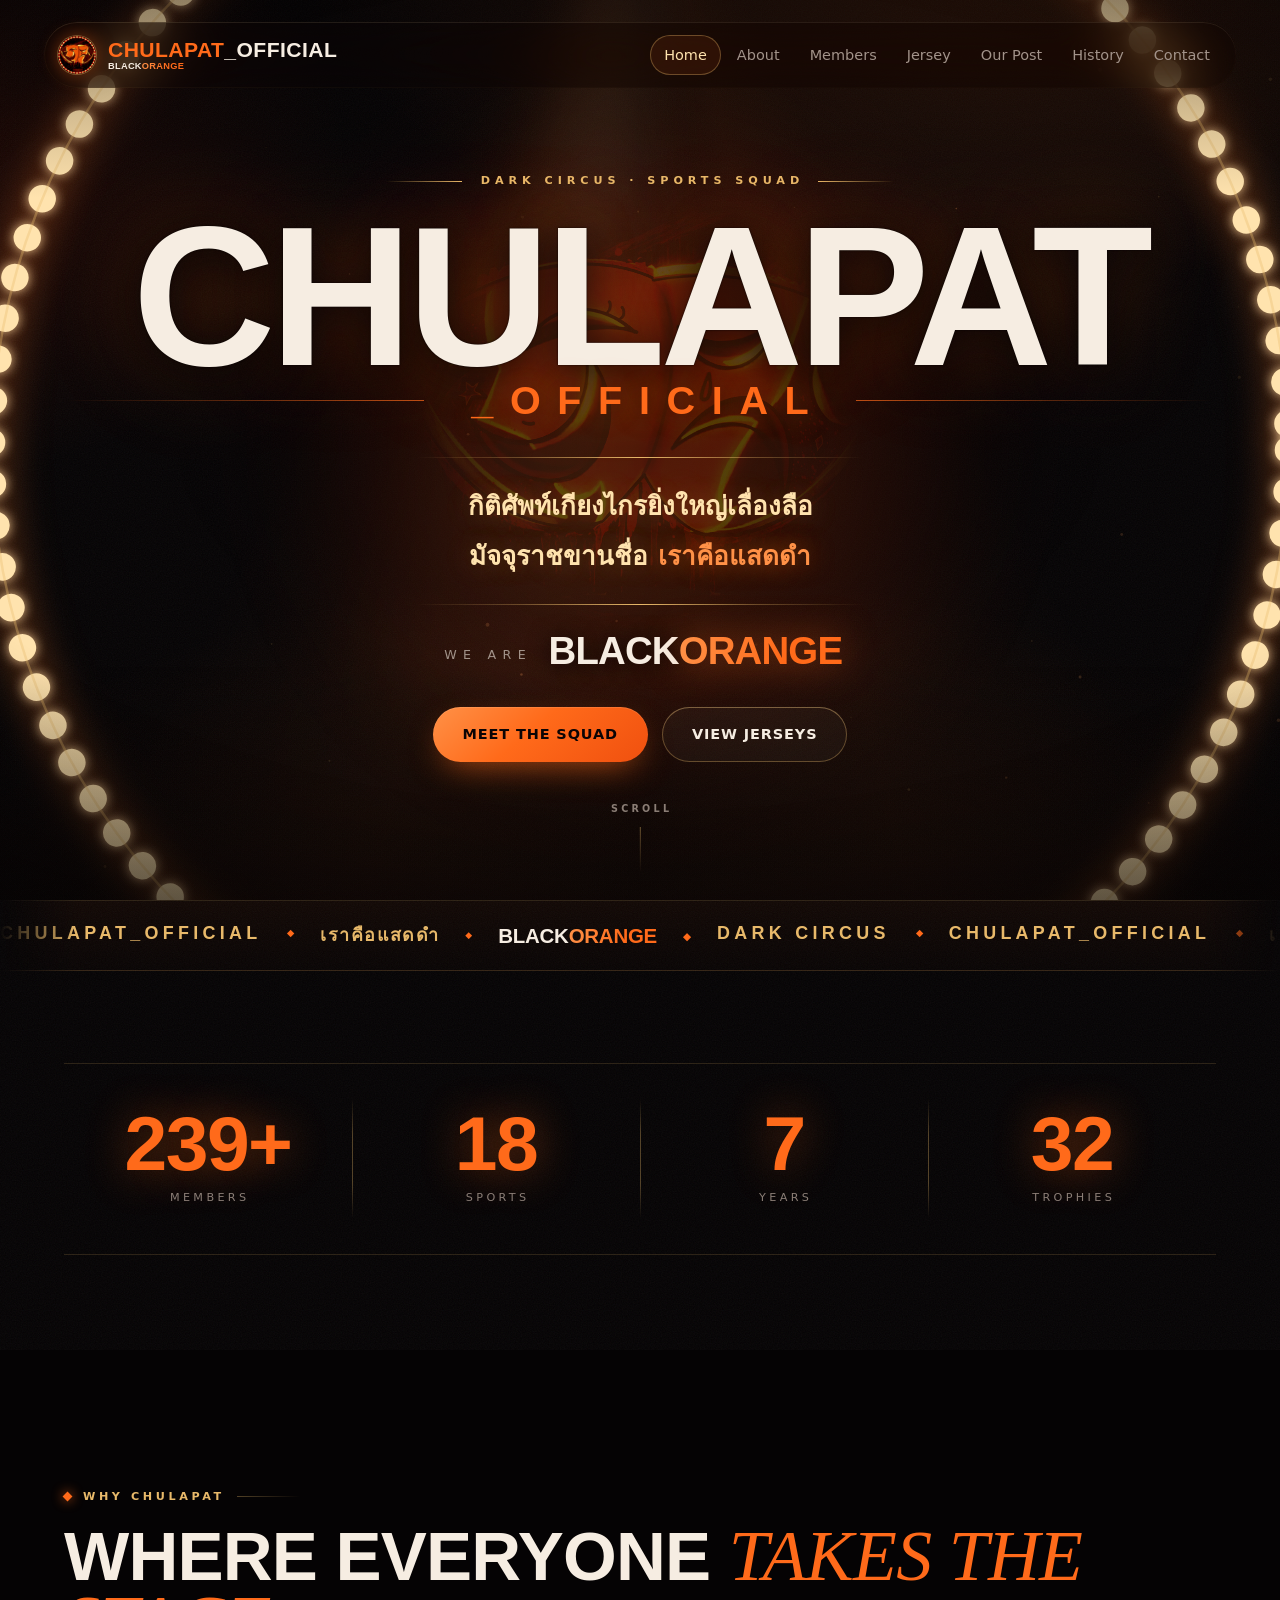
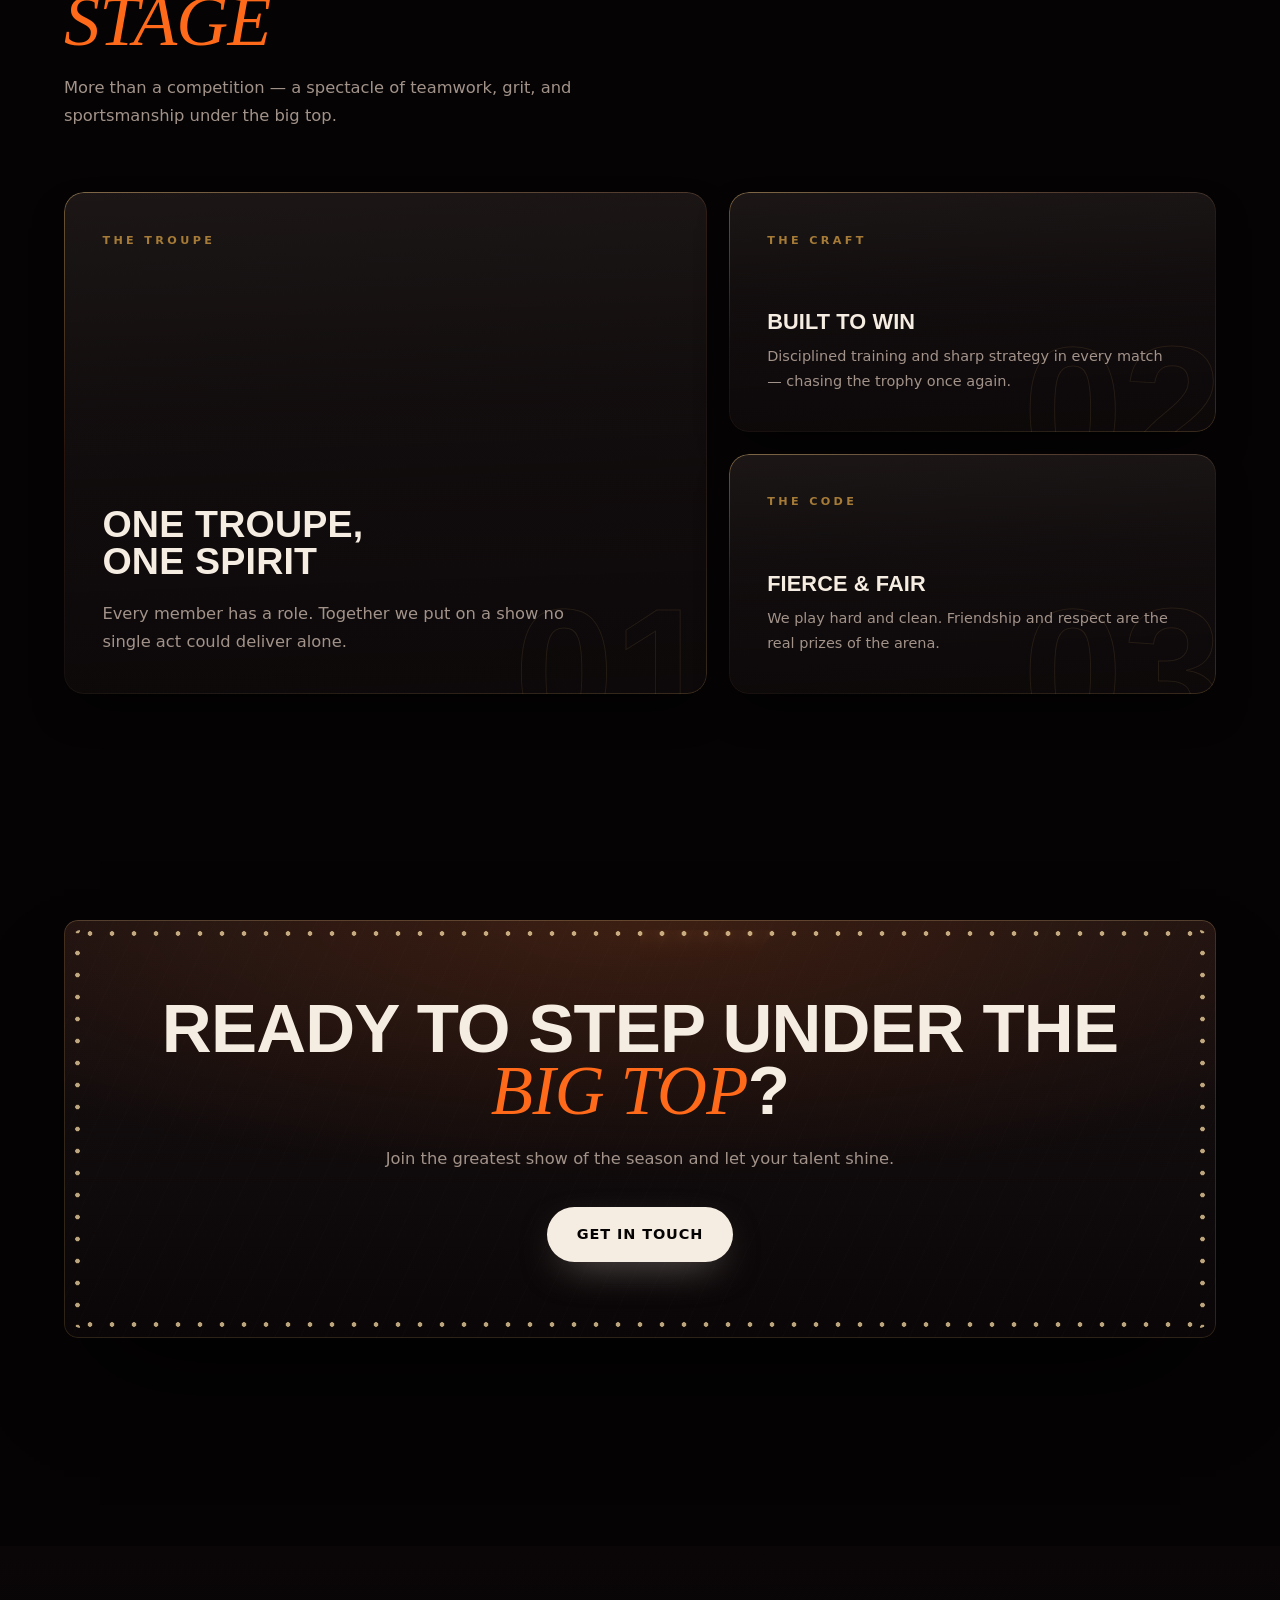
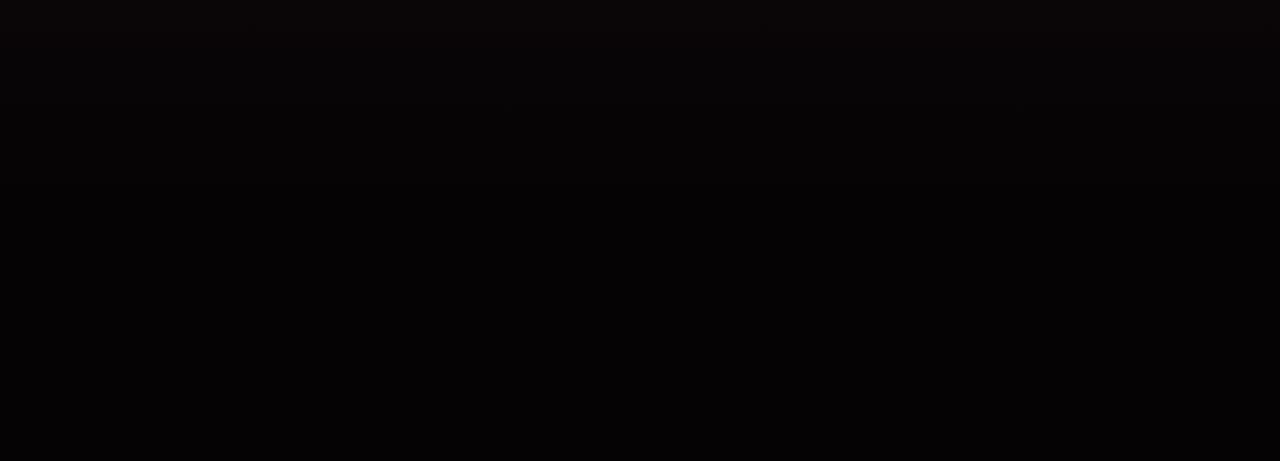
==== commit d2214d85: "BlackOrange rename, dark IG cards, per-sport kits, Buy CTA Four changes shipped as one release.  1 ·" ====
--- a/public/index.html
+++ b/public/index.html
@@ -6,7 +6,7 @@
   <meta http-equiv="Content-Security-Policy" content="default-src 'self'; img-src 'self' data:; style-src 'self' 'unsafe-inline' https://fonts.googleapis.com; font-src 'self' https://fonts.gstatic.com; script-src 'self'; base-uri 'self'; form-action 'self'; frame-ancestors 'none'; object-src 'none'" />
   <meta name="referrer" content="strict-origin-when-cross-origin" />
   <meta name="color-scheme" content="dark" />
-  <meta name="description" content="CHULAPAT_OFFICIAL — dark circus sports squad. Orange & black. เราคือแสดดำ" />
+  <meta name="description" content="CHULAPAT_OFFICIAL — dark circus sports squad. BlackOrange. เราคือแสดดำ" />
   <title>CHULAPAT_OFFICIAL · Dark Circus</title>
   <link rel="preconnect" href="https://fonts.googleapis.com" />
   <link rel="preconnect" href="https://fonts.gstatic.com" crossorigin />
@@ -40,7 +40,7 @@
           <p class="hero__slogan thai">กิติศัพท์เกียงไกรยิ่งใหญ่เลื่องลือ<br />มัจจุราชขานชื่อ <b>เราคือแสดดำ</b></p>
         </div>
 
-        <p class="hero__tagline">We Are <em>Orange</em> &amp; Black</p>
+        <p class="hero__tagline">We Are <span class="wordmark wordmark--hero"><span class="wordmark__b">Black</span><span class="wordmark__o">Orange</span></span></p>
 
         <div class="hero__cta">
           <a class="btn btn--primary" href="members.html"><span class="btn__label">Meet the Squad</span></a>
@@ -54,8 +54,8 @@
     <!-- ================= TICKER ================= -->
     <div class="ticker" aria-hidden="true">
       <div class="ticker__track">
-        <span>CHULAPAT_OFFICIAL</span><span class="thai">เราคือแสดดำ</span><span>Orange &amp; Black</span><span>Dark Circus</span>
-        <span>CHULAPAT_OFFICIAL</span><span class="thai">เราคือแสดดำ</span><span>Orange &amp; Black</span><span>Dark Circus</span>
+        <span>CHULAPAT_OFFICIAL</span><span class="thai">เราคือแสดดำ</span><span class="wordmark"><span class="wordmark__b">Black</span><span class="wordmark__o">Orange</span></span><span>Dark Circus</span>
+        <span>CHULAPAT_OFFICIAL</span><span class="thai">เราคือแสดดำ</span><span class="wordmark"><span class="wordmark__b">Black</span><span class="wordmark__o">Orange</span></span><span>Dark Circus</span>
       </div>
     </div>
 
--- a/public/css/styles.css
+++ b/public/css/styles.css
@@ -108,6 +108,13 @@
 
   --nav-h: 66px;
   --nav-space: 96px;
+
+  /* Sport selector (jersey). The bar parks just below the condensed nav pill,
+     which bottoms out at 66px once stuck; 76px leaves a hairline of ground
+     between the two pieces of floating chrome. --sport-bar-h feeds the
+     scroll-margin on each sport section so a heading never lands underneath. */
+  --sport-bar-top: 76px;
+  --sport-bar-h: 114px;
 
   /* Motion */
   --ease: cubic-bezier(0.22, 1, 0.36, 1);
@@ -267,6 +274,57 @@
    the brand's signature and must never be split, hence the nowrap. */
 .thai { font-family: var(--font-thai); font-size: 1.05em; line-height: 1.85; }
 .thai b { white-space: nowrap; }
+
+/* The identity wordmark — BlackOrange.
+   One word, never two: set in the display face with negative tracking so the
+   two halves lock into a single mark, and differentiated by colour rather than
+   by a space. It inherits nothing from its host, because it lands inside
+   widely-tracked labels (.hero__tagline, .manifesto__attr, footer) that would
+   otherwise pull the seam apart. nowrap keeps it from breaking mid-word. */
+.wordmark {
+  display: inline-block;
+  font-family: var(--font-display);
+  font-weight: 800;
+  font-size: 1.1em;
+  letter-spacing: -0.012em;
+  text-transform: uppercase;
+  white-space: nowrap;
+  vertical-align: baseline;
+}
+.wordmark__b { color: var(--bone); }
+.wordmark__o { color: var(--flame); }
+
+/* The seam gets a gradient, but a bounded one: it runs --flame-hi → --flame,
+   which measure 8.9:1 and 7:1 on the ink grounds. Letting it fall to
+   --flame-lo would land at 4.3:1 and fail AA for the small instances.
+   Guarded by @supports so a browser without background-clip keeps the solid
+   colour above rather than rendering nothing. */
+@supports ((-webkit-background-clip: text) or (background-clip: text)) {
+  .wordmark__o {
+    background-image: linear-gradient(96deg, var(--flame-hi), var(--flame) 64%);
+    -webkit-background-clip: text;
+    background-clip: text;
+    -webkit-text-fill-color: transparent;
+    color: transparent;
+  }
+}
+
+/* Large setting — hero tagline and the About manifesto sign-off. */
+.wordmark--hero {
+  font-size: clamp(1.45rem, 3vw, 2.4rem);
+  font-weight: 900;
+  letter-spacing: -0.022em;
+  line-height: 1;
+  vertical-align: -0.12em;
+}
+.wordmark--hero .wordmark__b { text-shadow: 0 2px 22px rgba(5, 3, 4, 0.9); }
+/* drop-shadow rather than text-shadow: the orange half is painted through a
+   clipped background, which text-shadow cannot see. */
+.wordmark--hero .wordmark__o { filter: drop-shadow(0 0 18px rgba(255, 106, 26, 0.5)); }
+
+/* Small setting — nav lockup and footer rule line, where the mark is a label
+   rather than a statement. */
+.wordmark--micro { font-size: 1.16em; font-weight: 700; letter-spacing: 0.03em; }
 
 .container {
   width: 100%;
@@ -636,6 +694,21 @@
 
 .btn--block { width: 100%; }
 .btn:active { scale: 0.975; }
+
+/* The one unmissable CTA at the foot of the kit page. Scaled up and given the
+   marquee's own gold halo so it reads as the sign's headline act, not another
+   button in the stack. */
+.btn--buy {
+  padding: 19px 46px;
+  font-size: var(--t-body);
+  letter-spacing: 0.1em;
+  box-shadow: 0 16px 46px -14px rgba(246, 237, 226, 0.55), 0 0 0 1px rgba(255, 227, 174, 0.5),
+              0 0 44px -10px rgba(255, 106, 26, 0.7);
+}
+.btn--buy:hover {
+  box-shadow: 0 22px 60px -14px rgba(255, 227, 174, 0.7), 0 0 0 1px var(--gold-hi),
+              0 0 60px -8px rgba(255, 106, 26, 0.9);
+}
 
 /* ---------------------------------------------------------
    09 · Lit surfaces — cards are lit, not outlined
@@ -1002,7 +1075,9 @@
 }
 .ticker:hover .ticker__track,
 .ticker:focus-within .ticker__track { animation-play-state: paused; }
-.ticker__track span {
+/* Direct children only — the BlackOrange wordmark nests spans inside a ticker
+   item, and a descendant selector would give each half its own diamond. */
+.ticker__track > span {
   font-family: var(--font-display);
   font-weight: 700;
   font-size: clamp(0.95rem, 1.4vw, 1.25rem);
@@ -1011,8 +1086,9 @@
   color: var(--gold);
   padding-inline: 0 26px;
 }
-.ticker__track span.thai { font-family: var(--font-thai); font-weight: 600; letter-spacing: 0.08em; }
-.ticker__track span::after {
+.ticker__track > span.thai { font-family: var(--font-thai); font-weight: 600; letter-spacing: 0.08em; }
+.ticker__track > span.wordmark { letter-spacing: -0.012em; font-size: clamp(1.05rem, 1.6vw, 1.4rem); }
+.ticker__track > span::after {
   content: "◆";
   margin-left: 26px;
   color: var(--flame);
@@ -1348,8 +1424,163 @@
 .is-filtered-out { display: none !important; }
 
 /* ---------------------------------------------------------
-   17 · Jersey
+   17 · Jersey — sport selector
    --------------------------------------------------------- */
+/* Sticks under the nav pill. Sits at z-index 40: above page content, below
+   both the nav (150) and the foreground vignette (60), so it dims with the
+   rest of the page instead of floating unnaturally bright above it. */
+/* The zone is the sticky containing block: it has to wrap the bar AND all six
+   sections, or the bar unsticks the moment its own section scrolls past. */
+.sport-zone { position: relative; }
+
+.sport-bar {
+  position: sticky;
+  top: var(--sport-bar-top);
+  z-index: 40;
+  /* Matches the .container content box exactly, so the bar's edges line up
+     with the kit cards below it rather than with the container's border box. */
+  width: calc(min(var(--maxw), 100%) - var(--gutter) * 2);
+  margin: 0 auto clamp(30px, 4vw, 52px);
+  border-radius: var(--r-lg);
+  background: rgba(9, 6, 7, 0.82);
+  -webkit-backdrop-filter: blur(24px) saturate(165%);
+  backdrop-filter: blur(24px) saturate(165%);
+  box-shadow: inset 0 0 0 1px var(--hair), inset 0 1px 0 rgba(255, 236, 214, 0.07),
+              0 20px 44px -26px rgba(0, 0, 0, 0.95);
+}
+.sport-bar__grid {
+  display: grid;
+  grid-template-columns: repeat(6, 1fr);
+  gap: 4px;
+  padding: 10px;
+  list-style: none;
+  margin: 0;
+}
+
+.sport-btn {
+  position: relative;
+  display: flex;
+  flex-direction: column;
+  align-items: center;
+  gap: 9px;
+  padding: 12px 6px 14px;
+  border-radius: var(--r-md);
+  text-align: center;
+  color: var(--bone-dim);
+  transition: color var(--dur-2) var(--ease), transform var(--dur-2) var(--ease),
+              background var(--dur-2) var(--ease);
+}
+/* Marquee-bulb accent, lit only on the active sport. */
+.sport-btn::after {
+  content: "";
+  position: absolute;
+  left: 22%; right: 22%;
+  bottom: 4px;
+  height: 4px;
+  background: radial-gradient(circle at center, var(--gold-hi) 0 1.4px, rgba(232, 185, 106, 0.25) 1.7px, transparent 2.3px)
+              repeat-x center / 9px 100%;
+  opacity: 0;
+  transition: opacity var(--dur-2) var(--ease);
+}
+
+.sport-btn__plate {
+  position: relative;
+  width: 46px;
+  height: 46px;
+  display: grid;
+  place-items: center;
+  border-radius: 50%;
+  background: radial-gradient(circle at 40% 28%, rgba(255, 106, 26, 0.13), rgba(255, 106, 26, 0.025));
+  box-shadow: inset 0 0 0 1px var(--hair);
+  transition: box-shadow var(--dur-3) var(--ease), background var(--dur-3) var(--ease),
+              transform var(--dur-3) var(--ease);
+}
+/* The glyph files carry a gold stroke. State lives on the plate, not the
+   artwork — so dropping a real sport logo in over the SVG inherits every
+   state for free. */
+.sport-btn__plate img {
+  width: 64%;
+  height: 64%;
+  opacity: 0.62;
+  filter: saturate(0.35);
+  transition: opacity var(--dur-3) var(--ease), filter var(--dur-3) var(--ease);
+}
+.sport-btn__name {
+  font-size: 0.6rem;
+  font-weight: 600;
+  letter-spacing: 0.16em;
+  text-transform: uppercase;
+  line-height: 1.25;
+}
+
+.sport-btn:hover { color: var(--bone); transform: translateY(-3px); }
+.sport-btn:hover .sport-btn__plate {
+  box-shadow: inset 0 0 0 1px var(--hair-strong), 0 0 24px -8px rgba(255, 106, 26, 0.75);
+}
+.sport-btn:hover .sport-btn__plate img { opacity: 1; filter: saturate(1); }
+
+.sport-btn.is-active { color: var(--gold-hi); }
+.sport-btn.is-active .sport-btn__plate {
+  background: radial-gradient(circle at 40% 28%, rgba(255, 145, 71, 0.42), rgba(255, 106, 26, 0.12));
+  box-shadow: inset 0 0 0 1px var(--gold), 0 0 32px -6px rgba(255, 106, 26, 0.9);
+}
+.sport-btn.is-active .sport-btn__plate img {
+  opacity: 1;
+  filter: saturate(1.35) brightness(1.15) drop-shadow(0 0 6px rgba(255, 168, 96, 0.7));
+}
+.sport-btn.is-active::after { opacity: 1; filter: drop-shadow(0 0 5px var(--gold)); }
+
+/* ---------------------------------------------------------
+   17b · Jersey — per-sport sections
+   --------------------------------------------------------- */
+.sport-section {
+  /* Clears the nav pill and the sticky selector, so an anchored heading is
+     never parked underneath either. */
+  scroll-margin-top: calc(var(--sport-bar-top) + var(--sport-bar-h) + 18px);
+  padding-block: clamp(30px, 4.5vw, 58px);
+}
+.sport-head {
+  display: flex;
+  align-items: center;
+  gap: clamp(14px, 2.2vw, 24px);
+  flex-wrap: wrap;
+  padding-bottom: clamp(18px, 2.4vw, 28px);
+  margin-bottom: clamp(22px, 3vw, 36px);
+  border-bottom: 1px solid var(--hair);
+}
+.sport-head__plate {
+  flex-shrink: 0;
+  width: clamp(54px, 6vw, 68px);
+  aspect-ratio: 1;
+  display: grid;
+  place-items: center;
+  border-radius: 50%;
+  background: radial-gradient(circle at 38% 26%, rgba(255, 106, 26, 0.24), rgba(255, 106, 26, 0.04));
+  box-shadow: inset 0 0 0 1px var(--hair-strong), 0 0 30px -10px rgba(255, 106, 26, 0.8);
+}
+.sport-head__plate img { width: 62%; height: 62%; }
+.sport-head__text { flex: 1 1 220px; }
+.sport-head__title {
+  font-family: var(--font-display);
+  font-weight: 800;
+  font-size: var(--t-d3);
+  line-height: 0.94;
+  letter-spacing: -0.008em;
+  text-transform: uppercase;
+  color: var(--bone);
+  margin: 0 0 6px;
+}
+.sport-head__note {
+  margin: 0;
+  font-size: var(--t-xs);
+  font-weight: 500;
+  letter-spacing: 0.2em;
+  text-transform: uppercase;
+  color: var(--gold);
+}
+.sport-head__actions { display: flex; gap: 10px; flex-wrap: wrap; }
+.sport-head__actions .btn { padding: 12px 24px; }
+
 .kit-grid {
   display: grid;
   grid-template-columns: repeat(3, 1fr);
@@ -1496,6 +1727,31 @@
   text-transform: uppercase;
   color: var(--bone-faint);
 }
+
+/* Sizing caveat — the figures in the chart are indicative, and this page now
+   sends people straight to a live order form, so the qualifier has to carry
+   real visual weight rather than hide in the caption. */
+.size-caveat {
+  display: flex;
+  gap: 14px;
+  align-items: flex-start;
+  margin: clamp(20px, 2.6vw, 30px) 0 0;
+  padding: 16px 20px;
+  border-radius: var(--r-md);
+  background: rgba(255, 106, 26, 0.07);
+  box-shadow: inset 0 0 0 1px var(--hair-flame);
+  color: var(--bone-2);
+  font-size: var(--t-sm);
+}
+.size-caveat__mark {
+  flex-shrink: 0;
+  font-family: var(--font-serif);
+  font-style: italic;
+  font-size: 1.1rem;
+  line-height: 1.4;
+  color: var(--flame-hi);
+}
+.size-caveat b { color: var(--gold-hi); font-weight: 600; }
 
 /* Refined size chart */
 .chart-wrap { overflow-x: auto; -webkit-overflow-scrolling: touch; }
@@ -1778,22 +2034,164 @@
   color: var(--bone-faint);
 }
 
+/* Post cards, self-hosted.
+   Instagram's official embed renders in a cross-origin iframe whose white
+   chrome cannot be reached from out here, so it punched a light hole through
+   the dark theme on every load. These are our own cards: same lit-surface
+   language as .card, and the page keeps the strict CSP every other page runs. */
 .ig-feed {
+  display: grid;
+  grid-template-columns: repeat(3, 1fr);
+  gap: clamp(12px, 1.6vw, 20px);
+  margin-top: clamp(30px, 4vw, 48px);
+}
+
+.ig-post {
+  position: relative;
   display: flex;
-  flex-wrap: wrap;
-  gap: 22px;
-  justify-content: center;
+  flex-direction: column;
+  border-radius: var(--r-md);
+  overflow: hidden;
+  background: var(--satin), var(--ink-700);
+  box-shadow: inset 0 0 0 1px var(--hair), var(--sheen), var(--elev-2);
+  content-visibility: auto;
+  contain-intrinsic-size: auto 320px;
+  transition: transform var(--dur-3) var(--ease), box-shadow var(--dur-3) var(--ease);
+}
+.ig-post:hover {
+  transform: translateY(-6px);
+  box-shadow: inset 0 0 0 1px var(--hair-strong), var(--elev-3), var(--glow-flame);
+}
+
+.ig-post__media {
+  position: relative;
+  aspect-ratio: 1;
+  overflow: hidden;
+  /* Ground stays dark even before an image decodes — no white flash. */
+  background:
+    radial-gradient(76% 62% at 50% 12%, rgba(255, 106, 26, 0.14), transparent 68%),
+    linear-gradient(164deg, var(--ink-600), var(--ink-900));
+}
+.ig-post__media img {
+  width: 100%;
+  height: 100%;
+  object-fit: cover;
+  transition: transform var(--dur-4) var(--ease);
+}
+.ig-post:hover .ig-post__media img { transform: scale(1.045); }
+
+/* Contact-sheet plate — shown until a real photo is dropped into assets/posts/.
+   The emblem is ghosted behind a frame number, so an unfilled card reads as a
+   film frame waiting to be printed rather than as a broken image. */
+.ig-post__plate {
+  position: absolute;
+  inset: 0;
+  display: grid;
+  place-items: center;
+  align-content: center;
+  gap: 10px;
+  text-align: center;
+  padding: 14px;
+}
+.ig-post__plate::before {
+  content: "";
+  position: absolute;
+  inset: 16%;
+  background: url("../assets/logo-ring.png") center / contain no-repeat;
+  opacity: 0.13;
+  filter: grayscale(0.4) brightness(0.85);
+  pointer-events: none;
+}
+.ig-post__frame {
+  position: relative;
+  font-family: ui-monospace, "Cascadia Code", "SF Mono", monospace;
+  font-size: var(--t-micro);
+  letter-spacing: 0.14em;
+  color: var(--gold);
+  background: rgba(5, 3, 4, 0.55);
+  box-shadow: inset 0 0 0 1px var(--hair);
+  padding: 5px 10px;
+  border-radius: var(--r-sm);
+}
+.ig-post__cue {
+  position: relative;
+  font-size: 0.58rem;
+  font-weight: 600;
+  letter-spacing: 0.24em;
+  text-transform: uppercase;
+  color: var(--bone-faint);
+}
+
+.ig-post__body {
+  display: flex;
+  flex-direction: column;
+  gap: 8px;
+  padding: 16px clamp(14px, 1.6vw, 18px) 18px;
+  border-top: 1px solid var(--hair);
+}
+.ig-post__caption {
+  margin: 0;
+  color: var(--bone-2);
+  font-size: var(--t-sm);
+  line-height: 1.55;
+  /* Two lines keeps every card in the row the same height. */
+  display: -webkit-box;
+  -webkit-line-clamp: 2;
+  line-clamp: 2;
+  -webkit-box-orient: vertical;
+  overflow: hidden;
+}
+.ig-post__meta {
+  display: flex;
+  align-items: baseline;
+  gap: 10px;
+  font-size: var(--t-micro);
+  font-weight: 600;
+  letter-spacing: 0.2em;
+  text-transform: uppercase;
+  color: var(--bone-faint);
+}
+/* A long date must truncate rather than shove the affordance out of the card —
+   at 360px these cards are only ~126px wide inside their padding. */
+.ig-post__when {
+  min-width: 0;
+  overflow: hidden;
+  text-overflow: ellipsis;
+  white-space: nowrap;
+}
+.ig-post__go {
+  flex-shrink: 0;
+  margin-left: auto;
+  color: var(--gold);
+  transition: color var(--dur-1) var(--ease-soft);
+}
+.ig-post:hover .ig-post__go { color: var(--gold-hi); }
+
+/* Empty state — charcoal skeletons with a slow shimmer. Never a light
+   placeholder; the whole point of this rework was removing the white. */
+.ig-empty { display: none; text-align: center; }
+.ig-empty.is-visible { display: block; }
+.ig-skeletons {
+  display: grid;
+  grid-template-columns: repeat(3, 1fr);
+  gap: clamp(12px, 1.6vw, 20px);
   margin-top: clamp(30px, 4vw, 48px);
 }
-.ig-card {
-  flex: 0 1 380px;
-  max-width: 540px;
-  min-width: 300px;
-  content-visibility: auto;
-  contain-intrinsic-size: auto 620px;
-}
-.ig-card .instagram-media { margin: 0 auto !important; }
-.ig-empty { display: none; text-align: center; }
+.ig-skeleton {
+  aspect-ratio: 1;
+  border-radius: var(--r-md);
+  box-shadow: inset 0 0 0 1px var(--hair);
+  background: linear-gradient(100deg,
+    var(--ink-700) 28%,
+    var(--ink-500) 46%,
+    var(--ink-600) 54%,
+    var(--ink-700) 72%) 0 0 / 320% 100%;
+  animation: igShimmer 3.2s var(--ease-soft) infinite;
+}
+.ig-skeleton:nth-child(2) { animation-delay: 0.35s; }
+.ig-skeleton:nth-child(3) { animation-delay: 0.7s; }
+@keyframes igShimmer { to { background-position: -320% 0; } }
+
 .ig-empty code {
   font-family: ui-monospace, "Cascadia Code", monospace;
   font-size: 0.85em;
@@ -2090,6 +2488,7 @@
 
 @media (max-width: 940px) {
   :root { --nav-space: 84px; }
+  .ig-feed, .ig-skeletons { grid-template-columns: repeat(2, 1fr); }
   .editorial { grid-template-columns: 1fr; }
   .editorial > .feature--lead { grid-row: auto; }
   .kit-grid { grid-template-columns: repeat(2, 1fr); }
@@ -2143,7 +2542,18 @@
 }
 
 @media (max-width: 560px) {
-  :root { --nav-space: 78px; }
+  :root { --nav-space: 78px; --sport-bar-top: 72px; --sport-bar-h: 164px; }
+  /* Six across stops being legible below ~560px, so the selector becomes a
+     3 × 2 grid. Everything is compacted hard — it is sticky, and this viewport
+     cannot spare the height. The label goes nowrap at 0.52rem, which still
+     fits "Table Tennis" in a 97px cell. */
+  .sport-bar__grid { grid-template-columns: repeat(3, 1fr); gap: 4px; padding: 8px; }
+  .sport-btn { padding: 8px 4px 11px; gap: 6px; }
+  .sport-btn__plate { width: 34px; height: 34px; }
+  .sport-btn__name { font-size: 0.52rem; letter-spacing: 0.1em; white-space: nowrap; }
+  .sport-btn::after { bottom: 3px; height: 3px; }
+  .sport-head__actions { width: 100%; }
+  .sport-head__actions .btn { flex: 1 1 140px; }
   .grid--2, .grid--3 { grid-template-columns: 1fr; }
   .kit-grid { grid-template-columns: 1fr; }
   .kit-grid > .kit--hero { grid-column: auto; }
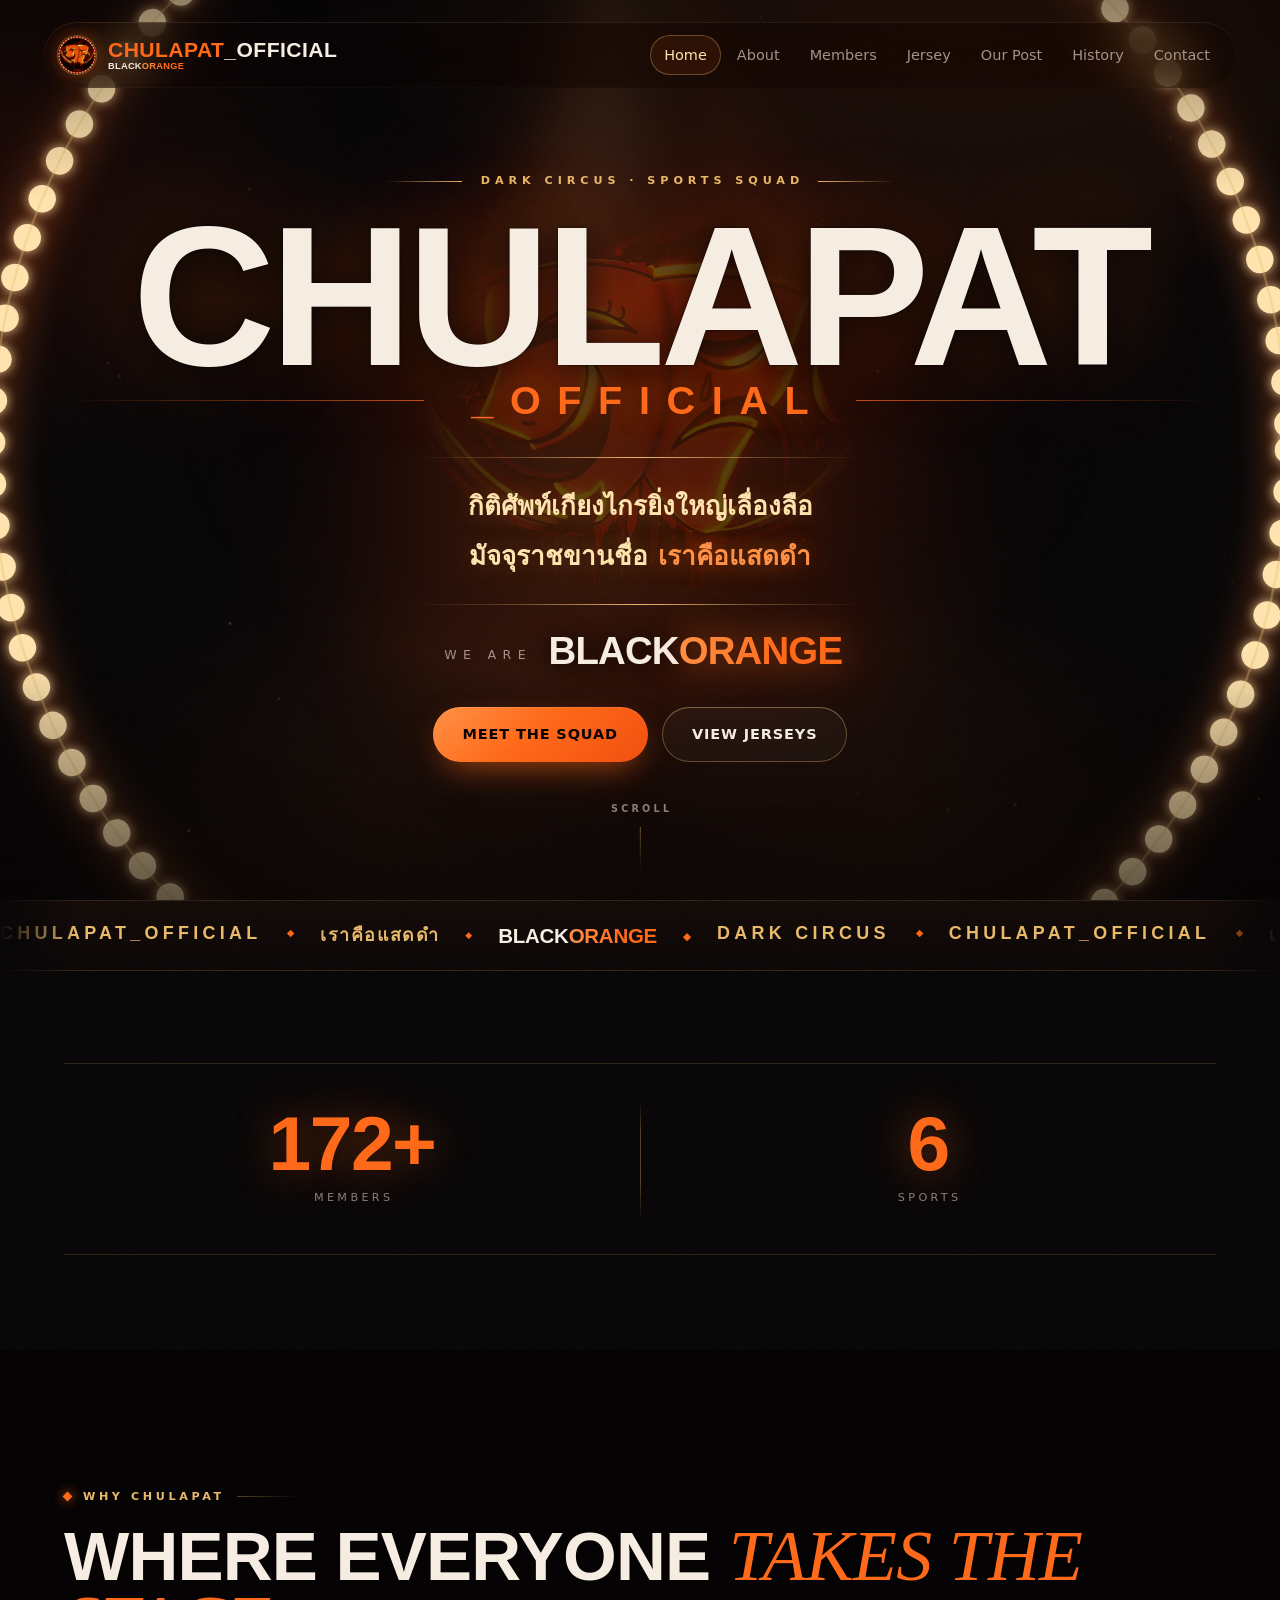
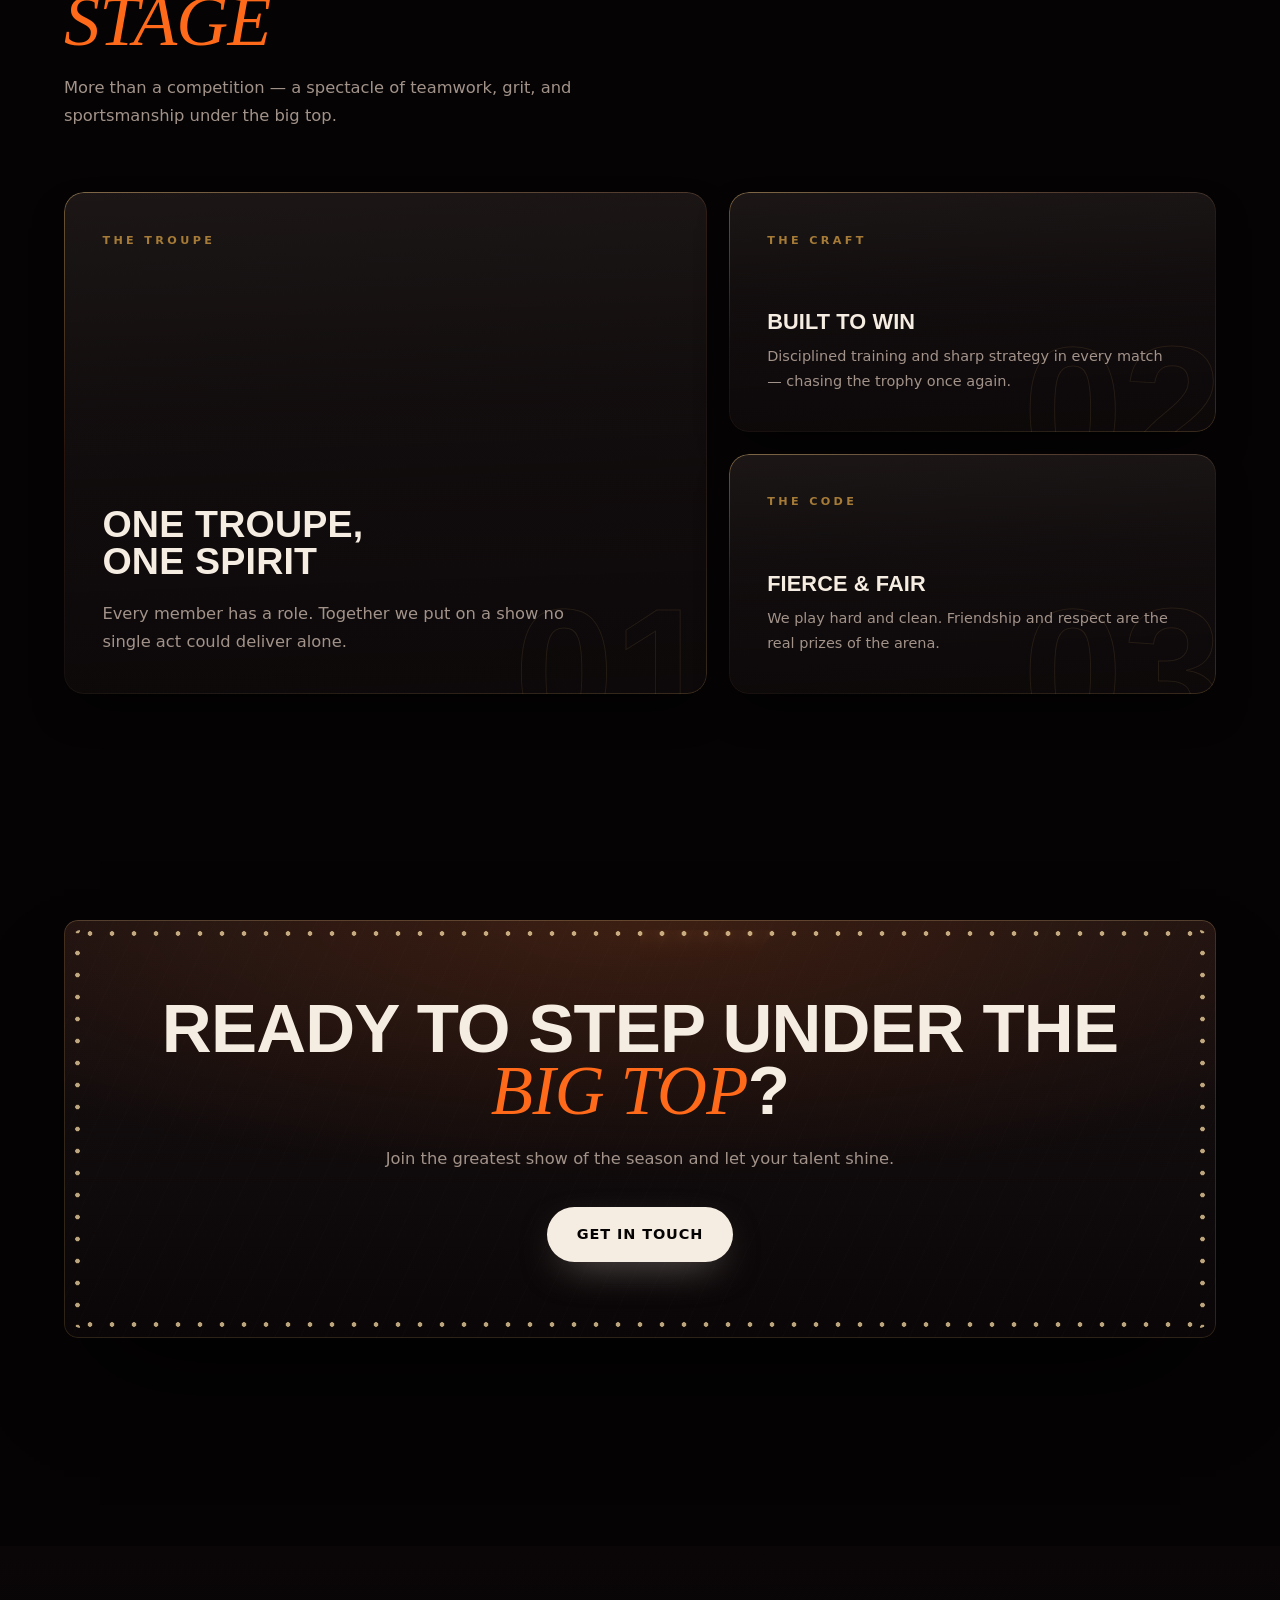
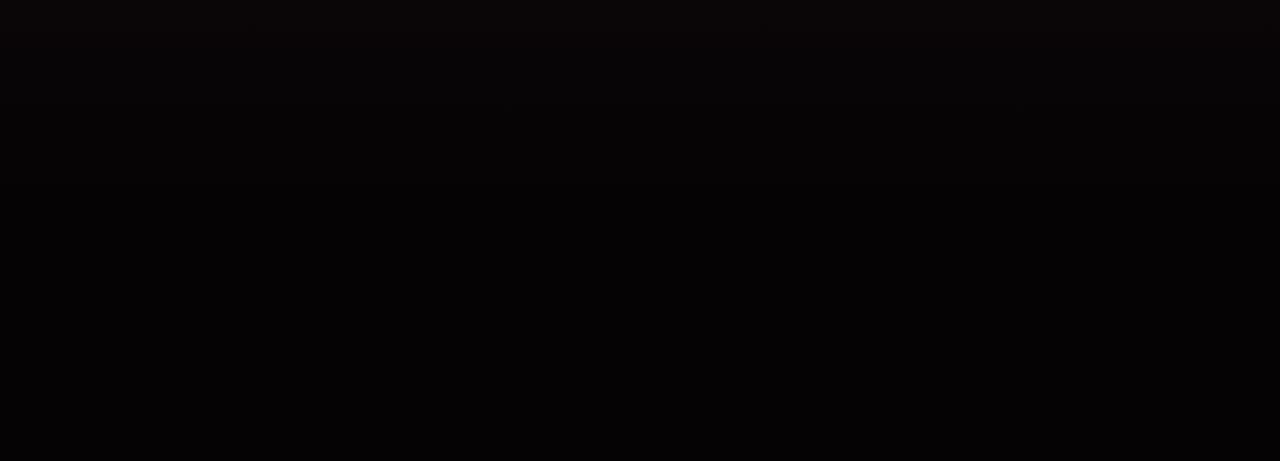
==== commit 4e7d9680: "Real kit photography, and clear out the placeholder content The jersey page was selling a fiction: t" ====
--- a/public/index.html
+++ b/public/index.html
@@ -63,10 +63,8 @@
     <section class="section section--tight" id="programme">
       <div class="container">
         <div class="stats">
-          <div class="stat reveal"><b data-count="240" data-suffix="+">0</b><span>Members</span></div>
-          <div class="stat reveal"><b data-count="18">0</b><span>Sports</span></div>
-          <div class="stat reveal"><b data-count="7">0</b><span>Years</span></div>
-          <div class="stat reveal"><b data-count="32">0</b><span>Trophies</span></div>
+          <div class="stat reveal"><b data-count="172" data-suffix="+">0</b><span>Members</span></div>
+          <div class="stat reveal"><b data-count="6">0</b><span>Sports</span></div>
         </div>
       </div>
     </section>
--- a/public/css/styles.css
+++ b/public/css/styles.css
@@ -1103,7 +1103,7 @@
    --------------------------------------------------------- */
 .stats {
   display: grid;
-  grid-template-columns: repeat(4, 1fr);
+  grid-template-columns: repeat(2, 1fr);
   border-top: 1px solid var(--hair);
   border-bottom: 1px solid var(--hair);
 }
@@ -1581,156 +1581,245 @@
 .sport-head__actions { display: flex; gap: 10px; flex-wrap: wrap; }
 .sport-head__actions .btn { padding: 12px 24px; }
 
-.kit-grid {
+/* ---------------------------------------------------------
+   17c · Jersey — the product row
+   One row per sport: the model photograph on one side, the product cutout and
+   its price on the other, alternating side to side down the page.
+   --------------------------------------------------------- */
+.kit-row {
   display: grid;
-  grid-template-columns: repeat(3, 1fr);
-  gap: clamp(14px, 1.7vw, 22px);
-}
-.kit-grid > .kit--hero { grid-column: span 2; }
-
-.kit { display: flex; flex-direction: column; }
-.kit__stage {
-  position: relative;
-  display: grid;
-  place-items: center;
-  padding: clamp(30px, 4vw, 54px) 20px clamp(24px, 3vw, 40px);
+  /* minmax(0,·) not 1fr: grid items default to min-width:auto, and an image
+     column will otherwise refuse to shrink and blow the container out. */
+  grid-template-columns: minmax(0, 1fr) minmax(0, 1.04fr);
+  grid-template-areas: "model product";
+  gap: clamp(22px, 4vw, 62px);
+  align-items: center;
+}
+/* The flip is one property, which is what keeps the responsive collapse to two
+   lines. A modifier rather than :nth-of-type(even) because sports are a list
+   someone will reorder, and parity that lives in the stylesheet is invisible
+   from the markup. DOM order stays model-then-product on every row, so reading
+   order never zig-zags — and each row holds exactly one focusable element. */
+.kit-row--flip { grid-template-areas: "product model"; }
+.kit-row__model { grid-area: model; }
+.kit-row__product { grid-area: product; }
+
+.kit-shot {
+  position: relative;
+  isolation: isolate;    /* confines the ::before blend group */
+  aspect-ratio: 1;       /* box is reserved before the image decodes */
+  max-width: 540px;      /* the 1080px source is then exactly 2x DPR */
+  margin: 0 auto;        /* <figure> defaults to margin:1em 40px — reset it */
   overflow: hidden;
-  background: radial-gradient(70% 60% at 50% 24%, rgba(255, 106, 26, 0.17), transparent 66%);
-}
-/* Oversized ghost numeral bleeding off the corner — the same device as the
-   numbered feature cards on the home page, so the two pages read as one system. */
-.kit__ghost {
-  position: absolute;
-  right: -0.04em;
-  bottom: -0.26em;
-  font-family: var(--font-display);
-  font-weight: 900;
-  font-size: clamp(5.5rem, 12vw, 9rem);
-  line-height: 0.72;
-  color: transparent;
-  -webkit-text-stroke: 1px rgba(232, 185, 106, 0.11);
+}
+.kit-shot__img { display: block; width: 100%; height: 100%; }
+.kit-shot--model .kit-shot__img { object-fit: cover; }
+.kit-shot--product .kit-shot__img { object-fit: contain; }
+
+/* ---- The model shot: a photograph dissolved into the ink ground ----
+   The home page does this to the emblem with mix-blend-mode:screen, which
+   works there because the source is bright art on a dark backdrop. These are
+   the inverse — a black kit under a sky measuring 193 mean luminance — so
+   screen would keep the sky and erase the product. Same result, different
+   mechanism: four layers, one job each. */
+.kit-shot--model {
+  /* 1 · GEOMETRY ONLY. Kills the left/right edges and all four corners so no
+     rectangle survives anywhere. Deliberately wider (126%) and taller (108%)
+     than the box and centred low (54%): in all six frames the subjects run
+     edge to edge and their heads sit in the top 5-35%, so a closest-side
+     circle would crop the models rather than the background. The vertical
+     extremes are left to the scrim, because cropping them would behead the
+     wearers. */
+  --dissolve: radial-gradient(126% 108% at 50% 54%,
+                #000 44%,
+                rgba(0, 0, 0, 0.84) 66%,
+                rgba(0, 0, 0, 0.36) 84%,
+                transparent 98%);
+  --veil: 1;   /* ink-scrim strength, trimmed per frame below */
+  --lift: 1;   /* brightness trim, per frame below */
+}
+/* 2 · TONE. brightness() pulls the frame down; contrast() then pivots about
+   0.5, which — applied AFTER the pull-down — crushes the mid-grey court (the
+   largest area in every frame) toward black while widening the sky-to-face
+   gap. saturate() takes the trees and sky far enough out of gamut that the
+   photo stops fighting flame-and-gold. */
+.kit-shot--model .kit-shot__img {
+  -webkit-mask-image: var(--dissolve);
+          mask-image: var(--dissolve);
+  filter: saturate(0.58) brightness(calc(0.80 * var(--lift))) contrast(1.22);
+}
+.kit-shot--model::before,
+.kit-shot--model::after {
+  content: "";
+  position: absolute;
+  inset: 0;
   pointer-events: none;
-  user-select: none;
-  transition: -webkit-text-stroke-color var(--dur-4) var(--ease);
-}
-.card:hover .kit__ghost { -webkit-text-stroke-color: rgba(255, 106, 26, 0.26); }
-.kit--hero .kit__ghost { font-size: clamp(9rem, 19vw, 16rem); }
-.kit--hero .kit__stage { padding-block: clamp(44px, 6vw, 84px); }
-
-.jersey__shirt {
-  position: relative;
-  width: clamp(150px, 20vw, 210px);
-  aspect-ratio: 19 / 21;
-  background: linear-gradient(158deg, var(--flame-hi), var(--flame) 40%, var(--flame-lo));
-  clip-path: polygon(30% 0, 70% 0, 78% 8%, 100% 20%, 92% 40%, 82% 34%, 82% 100%, 18% 100%, 18% 34%, 8% 40%, 0 20%, 22% 8%);
-  filter: drop-shadow(0 22px 34px rgba(179, 40, 6, 0.55));
+}
+/* 3 · GRADE. A token-coloured duotone rather than a filter hack:
+   mix-blend-mode:color substitutes hue and saturation while preserving the
+   photo's own luminosity, so the frame is graded INTO BlackOrange rather than
+   tinted over it — it cannot brighten the sky or darken a face. It carries the
+   same --dissolve, or it paints a rust rectangle in the corners the photograph
+   has already faded out of. */
+.kit-shot--model::before {
+  z-index: 1;
+  background: linear-gradient(168deg, var(--flame) 0%, var(--ember) 60%, #46180C 100%);
+  mix-blend-mode: color;
+  opacity: 0.34;
+  -webkit-mask-image: var(--dissolve);
+          mask-image: var(--dissolve);
+}
+/* 4 · THE INK SCRIM, the layer doing the most work. Painted flat in the page
+   ground colour, so where it covers ink it is invisible and needs no mask of
+   its own; where it covers the photo it darkens toward the ground. On a
+   #050304 page "darken to the ground" and "mask to zero alpha" are the same
+   operation seen from two sides, which is why one gradient buys both the sky
+   suppression and the top/bottom edge dissolve. The profile is measured, not
+   guessed: heaviest at 0-24% (band means 143-193 across five of the six
+   frames), lightest at 46-72%, which is exactly where the garment sits in all
+   six. It reads as a spotlight held on the kit, with the sky above it gone.
+   Tuned against a composite of all six frames: the sky lands at 8-36 luminance
+   against the #050304 ground, the faces at 61-91, so the wearers stay legible
+   instead of dissolving with the background they are being faded into. */
+.kit-shot--model::after {
+  z-index: 2;
+  opacity: var(--veil);
+  background: linear-gradient(180deg,
+    rgba(5, 3, 4, 0.95) 0%,
+    rgba(5, 3, 4, 0.80) 10%,
+    rgba(5, 3, 4, 0.46) 24%,
+    rgba(5, 3, 4, 0.20) 40%,
+    rgba(5, 3, 4, 0.08) 56%,
+    rgba(5, 3, 4, 0.12) 70%,
+    rgba(5, 3, 4, 0.42) 86%,
+    rgba(5, 3, 4, 0.86) 100%);
+}
+/* Per-frame trims. Basketball's sky is a small blown patch rather than a field;
+   futsal was shot at dusk and already sits inside the ink ramp end to end, so
+   the standard veil would erase it. */
+.kit-shot--model.kit-shot--mid { --veil: 0.80; --lift: 1.40; }
+.kit-shot--model.kit-shot--dusk { --veil: 0.72; --lift: 1.55; }
+
+/* ---------------------------------------------------------
+   17d · Jersey — the product shot
+   Black kit on a black page. Everything here manufactures separation without
+   drawing a box around it: the page's argument is that surfaces are lit rather
+   than outlined, so a plate or a border would be the easy wrong answer.
+   --------------------------------------------------------- */
+.kit-shot--product {
+  /* A whisper of lifted ground, so the garment has something to be black
+     against. Same satin language as .card, minus the edge. */
+  background: radial-gradient(58% 50% at 50% 44%, rgba(255, 236, 214, 0.05), transparent 72%);
+}
+/* Flame bloom — the .emblem-block__glow device, flattened from a circle to an
+   ellipse and pushed down so it sits behind the torso instead of haloing the
+   shoulders. */
+.kit-shot--product::before {
+  content: "";
+  position: absolute;
+  z-index: 0;
+  left: 8%; right: 8%; top: 14%; bottom: 10%;
+  border-radius: 50%;
+  background: radial-gradient(closest-side,
+                rgba(255, 106, 26, 0.34),
+                rgba(179, 40, 6, 0.14) 58%,
+                transparent 76%);
+  filter: blur(40px);
+  opacity: 0.88;
+  transition: opacity var(--dur-4) var(--ease), transform var(--dur-4) var(--ease);
+}
+/* Contact shadow. The cutouts carry ~11% empty canvas below the hem, which is
+   exactly the room this needs — it makes the garment stand rather than float. */
+.kit-shot--product::after {
+  content: "";
+  position: absolute;
+  z-index: 0;
+  left: 17%; right: 17%; bottom: 4%;
+  height: 8%;
+  border-radius: 50%;
+  background: radial-gradient(closest-side, rgba(0, 0, 0, 0.85), transparent 78%);
+  filter: blur(10px);
+}
+.kit-shot--product .kit-shot__img {
+  position: relative;
+  z-index: 1;
+  /* The rim is the whole trick. drop-shadow() rasterises against the alpha
+     channel, so a zero-offset shadow traces the garment's silhouette exactly —
+     a 1px warm edge separates black from black along every contour, including
+     between the two hanging halves and between basketball's jersey and shorts,
+     with no plate and no rectangle. Warm bone rather than white: it reads as
+     marquee light and also works on the rust petanque polo, which cold white
+     would not. Shadow 2 is the falloff into the bloom, shadow 3 the cast. */
+  filter:
+    brightness(1.05) contrast(1.06) saturate(1.10)
+    drop-shadow(0 0 1px rgba(255, 227, 174, 0.90))
+    drop-shadow(0 0 12px rgba(255, 145, 71, 0.50))
+    drop-shadow(0 30px 42px rgba(0, 0, 0, 0.70));
   transition: transform var(--dur-4) var(--ease);
 }
-.kit--hero .jersey__shirt { width: clamp(190px, 24vw, 280px); }
-.card:hover .jersey__shirt { transform: translateY(-8px) scale(1.02); }
-
-/* Dramatic lighting: key light top-left, deep falloff bottom-right */
-.jersey__shirt::after {
-  content: "";
-  position: absolute;
-  inset: 0;
-  background:
-    radial-gradient(64% 46% at 30% 12%, rgba(255, 255, 255, 0.3), transparent 62%),
-    linear-gradient(200deg, transparent 40%, rgba(0, 0, 0, 0.5));
-}
-.jersey__shirt::before {
-  content: attr(data-num);
-  position: absolute;
-  inset: 22% 0 0;
-  z-index: 1;
-  display: grid;
-  place-items: center;
-  font-family: var(--font-display);
-  font-weight: 900;
-  font-size: clamp(2.6rem, 5vw, 4.4rem);
-  letter-spacing: -0.03em;
-  color: rgba(12, 6, 6, 0.38);
-  text-shadow: 0 1px 0 rgba(255, 255, 255, 0.12);
-}
-.jersey__stripes {
-  position: absolute;
-  inset: 0;
-  background: repeating-linear-gradient(90deg, transparent 0 15px, rgba(0, 0, 0, 0.13) 15px 18px);
-}
-
-.jersey__meta {
-  position: relative;
-  z-index: 1;
-  margin-top: clamp(18px, 2.4vw, 28px);
-  text-align: center;
-}
-.jersey__name {
-  font-family: var(--font-display);
-  font-weight: 800;
-  font-size: clamp(1.25rem, 2.1vw, 1.75rem);
-  letter-spacing: 0.06em;
-  text-transform: uppercase;
-  color: var(--bone);
-  margin-bottom: 0.3em;
-}
-.jersey__price {
+/* Petanque's polo is rust, not black — an orange bloom behind an orange
+   garment removes the separation it exists to create. */
+.kit-shot--product.is-warm::before {
+  background: radial-gradient(closest-side,
+                rgba(179, 40, 6, 0.30),
+                rgba(70, 24, 12, 0.16) 58%,
+                transparent 76%);
+}
+/* Life on approach, rather than six blurred layers animating forever. */
+.kit-row:hover .kit-shot--product .kit-shot__img,
+.kit-row:focus-within .kit-shot--product .kit-shot__img { transform: translateY(-8px); }
+.kit-row:hover .kit-shot--product::before,
+.kit-row:focus-within .kit-shot--product::before { opacity: 1; transform: scale(1.05); }
+
+/* ---- Price and Buy ---- */
+.kit-buy { margin-top: clamp(18px, 2.6vw, 30px); }
+/* A flex list so one price sits alone and basketball's two sit side by side,
+   with no separate variant. */
+.kit-prices {
+  display: flex;
+  flex-wrap: wrap;
+  gap: clamp(16px, 2.4vw, 34px);
+  margin: 0 0 clamp(16px, 2.2vw, 24px);
+  padding: 0;
+  list-style: none;
+}
+.kit-price {
   font-family: var(--font-display);
   font-weight: 700;
-  font-size: clamp(1.5rem, 2.4vw, 2rem);
+  font-size: clamp(1.7rem, 3vw, 2.5rem);
+  line-height: 1;
   letter-spacing: 0.01em;
   color: var(--gold-hi);
   text-shadow: 0 0 26px rgba(232, 185, 106, 0.4);
+  font-variant-numeric: tabular-nums;
   margin: 0;
-  line-height: 1;
-}
-.jersey__price small {
+}
+.kit-price small {
   display: block;
+  margin-bottom: 7px;
   font-family: var(--font-body);
-  font-size: 0.55rem;
+  font-size: 0.58rem;
   font-weight: 500;
   letter-spacing: 0.3em;
   text-transform: uppercase;
   color: var(--bone-faint);
-  margin-bottom: 6px;
-}
-
-.kit__foot {
-  display: flex;
-  align-items: flex-end;
-  justify-content: space-between;
-  gap: 20px;
-  flex-wrap: wrap;
-  padding: clamp(18px, 2.2vw, 26px) clamp(20px, 2.4vw, 30px) clamp(20px, 2.4vw, 30px);
-  border-top: 1px solid var(--hair);
-}
-.kit__foot .btn { flex: 1 1 150px; }
-
-.sizes { display: flex; gap: 6px; flex-wrap: wrap; margin: 0 0 4px; padding: 0; list-style: none; }
-.sizes li {
-  min-width: 34px;
-  padding: 5px 8px;
-  text-align: center;
-  border-radius: var(--r-sm);
-  font-size: 0.68rem;
-  font-weight: 600;
+}
+.kit-price__bulk {
+  display: block;
+  margin-top: 9px;
+  font-family: var(--font-body);
+  font-size: var(--t-xs);
+  font-weight: 500;
   letter-spacing: 0.06em;
-  color: var(--bone-dim);
-  background: rgba(255, 236, 214, 0.03);
-  box-shadow: inset 0 0 0 1px var(--hair);
-}
-.sizes__label {
-  display: block;
-  margin-bottom: 8px;
-  font-size: 0.58rem;
-  font-weight: 600;
-  letter-spacing: 0.3em;
-  text-transform: uppercase;
-  color: var(--bone-faint);
-}
-
-/* Sizing caveat — the figures in the chart are indicative, and this page now
-   sends people straight to a live order form, so the qualifier has to carry
-   real visual weight rather than hide in the caption. */
+  color: var(--gold);
+  text-shadow: none;
+}
+.kit-actions { display: flex; gap: 12px; flex-wrap: wrap; }
+.kit-actions .btn { flex: 1 1 170px; }
+
+/* Sizing caveat — this page sends people straight to a live order form and no
+   longer publishes a chart, so the qualifier has to carry real visual weight
+   rather than hide in a caption. */
 .size-caveat {
   display: flex;
   gap: 14px;
@@ -1752,153 +1841,15 @@
   color: var(--flame-hi);
 }
 .size-caveat b { color: var(--gold-hi); font-weight: 600; }
-
-/* Refined size chart */
-.chart-wrap { overflow-x: auto; -webkit-overflow-scrolling: touch; }
-.chart {
-  width: 100%;
-  min-width: 520px;
-  border-collapse: collapse;
-  font-variant-numeric: tabular-nums;
-}
-.chart caption {
-  text-align: left;
-  padding-bottom: 18px;
-  color: var(--bone-dim);
-  font-size: var(--t-sm);
-}
-.chart th, .chart td {
-  padding: 15px 18px;
-  text-align: left;
-  border-bottom: 1px solid var(--hair);
-}
-.chart thead th {
-  font-family: var(--font-body);
-  font-size: var(--t-micro);
-  font-weight: 600;
-  letter-spacing: 0.24em;
-  text-transform: uppercase;
-  color: var(--gold);
-  border-bottom-color: var(--hair-strong);
-}
-.chart tbody th {
-  font-family: var(--font-display);
-  font-weight: 800;
-  font-size: 1.2rem;
-  letter-spacing: 0.04em;
-  color: var(--flame);
-  width: 1%;
-  white-space: nowrap;
-}
-.chart td { color: var(--bone-2); font-size: var(--t-sm); }
-.chart tbody tr { transition: background var(--dur-1) var(--ease-soft); }
-.chart tbody tr:hover { background: rgba(255, 106, 26, 0.05); }
-.chart tbody tr:last-child th, .chart tbody tr:last-child td { border-bottom: 0; }
-
-/* ---------------------------------------------------------
-   18 · Timeline
-   --------------------------------------------------------- */
-.timeline {
-  position: relative;
-  max-width: 900px;
-  margin: 0 auto;
-  padding: 0 0 0 clamp(34px, 6vw, 74px);
-  list-style: none;
-}
-.timeline::before {
-  content: "";
-  position: absolute;
-  left: clamp(7px, 1.4vw, 17px);
-  top: 10px;
-  bottom: 10px;
-  width: 1px;
-  background: linear-gradient(var(--gold), var(--flame) 40%, rgba(255, 106, 26, 0.15) 88%, transparent);
-  box-shadow: 0 0 18px rgba(255, 106, 26, 0.4);
-}
-.tl-item { position: relative; padding-bottom: clamp(34px, 5vw, 62px); }
-.tl-item:last-child { padding-bottom: 0; }
-.tl-item::before {
-  content: "";
-  position: absolute;
-  left: calc(-1 * clamp(34px, 6vw, 74px) + clamp(3px, 1vw, 13px));
-  top: clamp(14px, 2vw, 26px);
-  width: 9px; height: 9px;
-  border-radius: 50%;
-  background: var(--gold-hi);
-  box-shadow: 0 0 0 4px var(--ink-900), 0 0 18px 2px rgba(255, 106, 26, 0.85);
-}
-.tl-year {
-  position: absolute;
-  display: block;
-  left: 0;
-  top: -0.14em;
-  z-index: 0;
-  font-family: var(--font-display);
-  font-weight: 900;
-  font-size: clamp(4.5rem, 11vw, 9rem);
-  line-height: 0.8;
-  letter-spacing: -0.04em;
-  color: transparent;
-  -webkit-text-stroke: 1px rgba(232, 185, 106, 0.14);
-  pointer-events: none;
-  user-select: none;
-  transition: -webkit-text-stroke-color var(--dur-4) var(--ease);
-}
-.tl-item:hover .tl-year { -webkit-text-stroke-color: rgba(255, 106, 26, 0.32); }
-.tl-year__tag {
-  display: block;
-  font-family: var(--font-body);
-  font-size: 0.62rem;
-  font-weight: 600;
-  letter-spacing: 0.3em;
-  color: var(--gold);
-  -webkit-text-stroke: 0;
-  margin-bottom: 6px;
-}
-.tl-card {
-  position: relative;
-  z-index: 1;
-  margin-left: clamp(0px, 6vw, 96px);
-  padding: clamp(22px, 2.6vw, 32px);
-}
-.tl-card h3 {
-  font-family: var(--font-display);
-  font-weight: 700;
-  font-size: var(--t-d4);
-  letter-spacing: 0.01em;
-  text-transform: uppercase;
-  color: var(--bone);
-}
-.tl-medals {
-  display: flex;
-  gap: clamp(14px, 2vw, 28px);
-  flex-wrap: wrap;
-  margin-top: 18px;
-  padding-top: 16px;
-  border-top: 1px solid var(--hair);
-}
-.tl-medals span {
-  font-size: var(--t-micro);
-  font-weight: 500;
-  letter-spacing: 0.18em;
-  text-transform: uppercase;
-  color: var(--bone-faint);
-}
-.tl-medals b {
-  display: block;
-  font-family: var(--font-display);
-  font-weight: 800;
-  font-size: 1.65rem;
-  line-height: 1;
-  letter-spacing: 0;
-  color: var(--gold);
-  margin-bottom: 3px;
-}
-.tl-medals span:first-child b { color: var(--flame); }
-.tl-medals__note { color: var(--gold); }
-
-/* ---------------------------------------------------------
-   19 · About — values & manifesto
+/* The basketball note is an offer, not a warning — gold rather than flame. */
+.size-caveat--deal {
+  background: rgba(232, 185, 106, 0.08);
+  box-shadow: inset 0 0 0 1px var(--hair-strong);
+}
+.size-caveat--deal .size-caveat__mark { color: var(--gold-hi); }
+
+/* ---------------------------------------------------------
+   18 · About — values & manifesto
    --------------------------------------------------------- */
 .value { display: flex; gap: clamp(16px, 2vw, 26px); align-items: flex-start; }
 .value__no {
@@ -1965,7 +1916,7 @@
 }
 
 /* ---------------------------------------------------------
-   20 · Our Post
+   19 · Our Post
    --------------------------------------------------------- */
 .post-hero {
   display: grid;
@@ -2203,100 +2154,16 @@
 }
 
 /* ---------------------------------------------------------
-   21 · Contact
-   --------------------------------------------------------- */
+   20 · Contact
+   --------------------------------------------------------- */
+/* Was 1.05fr 0.95fr when the left half held a message form. With the form gone
+   the QR ticket is the second subject and takes the wider half. */
 .contact-grid {
   display: grid;
-  grid-template-columns: 1.05fr 0.95fr;
+  grid-template-columns: 0.95fr 1.05fr;
   gap: clamp(28px, 4vw, 56px);
-  align-items: start;
-}
-
-.form-card {
-  padding: clamp(24px, 3vw, 42px);
-  background: rgba(255, 236, 214, 0.028);
-  -webkit-backdrop-filter: blur(22px) saturate(150%);
-  backdrop-filter: blur(22px) saturate(150%);
-}
-.form-card .card__title { font-size: var(--t-d3); margin-bottom: 26px; }
-
-/* Floating-label fields */
-.field { position: relative; margin-bottom: 22px; }
-.field input,
-.field textarea,
-.field select {
-  width: 100%;
-  padding: 24px 16px 11px;
-  border: 0;
-  border-radius: var(--r-md);
-  background: rgba(5, 3, 4, 0.55);
-  box-shadow: inset 0 0 0 1px var(--hair);
-  color: var(--bone);
-  font-family: var(--font-body);
-  font-size: var(--t-body);
-  line-height: 1.5;
-  transition: box-shadow var(--dur-2) var(--ease), background var(--dur-2) var(--ease);
-}
-.field select { padding-top: 22px; appearance: none; cursor: pointer; }
-.field textarea { resize: vertical; min-height: 138px; padding-top: 26px; }
-
-.field label {
-  position: absolute;
-  left: 17px;
-  top: 17px;
-  font-size: var(--t-sm);
-  font-weight: 500;
-  color: var(--bone-faint);
-  pointer-events: none;
-  transform-origin: 0 0;
-  transition: transform var(--dur-2) var(--ease), color var(--dur-2) var(--ease);
-}
-.field input:focus + label,
-.field textarea:focus + label,
-.field select + label,
-.field input:not(:placeholder-shown) + label,
-.field textarea:not(:placeholder-shown) + label {
-  transform: translateY(-11px) scale(0.72);
-  color: var(--gold);
-}
-.field input:focus,
-.field textarea:focus,
-.field select:focus {
-  outline: none;
-  background: rgba(5, 3, 4, 0.8);
-  box-shadow: inset 0 0 0 1px var(--gold), 0 0 0 4px rgba(232, 185, 106, 0.13);
-}
-/* placeholder is only a floating-label trigger — keep it invisible */
-.field input::placeholder, .field textarea::placeholder { color: transparent; }
-
-.field__arrow {
-  position: absolute;
-  right: 18px;
-  top: 50%;
-  transform: translateY(-50%);
-  color: var(--gold);
-  pointer-events: none;
-  font-size: 0.7rem;
-}
-.field__error {
-  display: block;
-  margin-top: 7px;
-  min-height: 1.1em;
-  font-size: var(--t-xs);
-  color: var(--danger);
-}
-
-.form-note {
-  display: none;
-  margin-top: 16px;
-  padding: 16px 18px;
-  border-radius: var(--r-md);
-  background: rgba(88, 216, 154, 0.09);
-  box-shadow: inset 0 0 0 1px rgba(88, 216, 154, 0.32);
-  color: var(--success);
-  font-size: var(--t-sm);
-}
-.form-note.is-visible { display: block; }
+  align-items: center;
+}
 
 .info-list { list-style: none; padding: 0; margin: 0; }
 .info-list li {
@@ -2324,7 +2191,7 @@
   color: var(--bone-faint);
   margin-bottom: 4px;
 }
-.info-list span { color: var(--bone); font-size: var(--t-sm); }
+.info-list span, .info-list a { color: var(--bone); font-size: var(--t-sm); }
 
 .socials { display: flex; gap: 10px; margin-top: 24px; flex-wrap: wrap; }
 
@@ -2383,8 +2250,21 @@
 }
 .ticket p { color: var(--bone-dim); font-size: var(--t-xs); margin: 0; }
 
-/* ---------------------------------------------------------
-   22 · Footer
+/* The ticket stops being a footnote beside a form and becomes the page's second
+   subject: stacked, centred, with the QR at a size you can actually scan off
+   the screen. 104px was a thumbnail; the source is 1160x1148, so even the top
+   of this clamp stays under 1x. */
+.ticket--qr {
+  flex-direction: column;
+  text-align: center;
+  gap: clamp(18px, 2.6vw, 26px);
+  padding: clamp(26px, 3.4vw, 40px);
+}
+.ticket--qr .ticket__stub { padding: 14px; }
+.ticket--qr .ticket__stub img { width: min(300px, 62vw); }
+
+/* ---------------------------------------------------------
+   21 · Footer
    --------------------------------------------------------- */
 .footer {
   position: relative;
@@ -2467,7 +2347,7 @@
 .footer__bottom span:last-child { letter-spacing: 0.16em; text-transform: uppercase; }
 
 /* ---------------------------------------------------------
-   23 · Reveal
+   22 · Reveal
    --------------------------------------------------------- */
 .reveal {
   opacity: 0;
@@ -2479,7 +2359,7 @@
 .reveal.is-in { opacity: 1; transform: none; }
 
 /* ---------------------------------------------------------
-   24 · Responsive
+   23 · Responsive
    --------------------------------------------------------- */
 @media (max-width: 1080px) {
   .roster { grid-template-columns: repeat(3, 1fr); }
@@ -2491,13 +2371,18 @@
   .ig-feed, .ig-skeletons { grid-template-columns: repeat(2, 1fr); }
   .editorial { grid-template-columns: 1fr; }
   .editorial > .feature--lead { grid-row: auto; }
-  .kit-grid { grid-template-columns: repeat(2, 1fr); }
-  .kit-grid > .kit--hero { grid-column: span 2; }
+  /* One column. Because the flip is a single grid-template-areas property,
+     both variants collapse with the same two lines and cannot drift apart.
+     Model first on every row — that is also the DOM order. */
+  .kit-row, .kit-row--flip {
+    grid-template-columns: 1fr;
+    grid-template-areas: "model" "product";
+  }
+  .kit-shot { max-width: 520px; }
   .post-hero { grid-template-columns: 1fr; }
   .contact-grid { grid-template-columns: 1fr; }
   .grid--4 { grid-template-columns: repeat(2, 1fr); }
   .grid--3 { grid-template-columns: repeat(2, 1fr); }
-  .tl-card { margin-left: clamp(0px, 9vw, 70px); }
 }
 
 @media (max-width: 860px) {
@@ -2528,17 +2413,8 @@
 
 @media (max-width: 720px) {
   .roster { grid-template-columns: repeat(2, 1fr); }
-  .stats { grid-template-columns: repeat(2, 1fr); }
-  .stat:nth-child(3)::before, .stat:nth-child(-n+2)::before { }
-  .stat:nth-child(3) { border-top: 1px solid var(--hair); }
-  .stat:nth-child(4) { border-top: 1px solid var(--hair); }
-  .stat:nth-child(3)::before { display: none; }
   .footer__grid { grid-template-columns: 1fr 1fr; }
   .footer__grid > :first-child { grid-column: 1 / -1; }
-  .tl-card { margin-left: 0; }
-  /* The outline year stops being a background layer and becomes a heading. */
-  .tl-year { position: static; display: block; margin-bottom: 8px; font-size: clamp(3.4rem, 16vw, 6rem); }
-  .tl-year__tag { display: none; }
 }
 
 @media (max-width: 560px) {
@@ -2555,13 +2431,21 @@
   .sport-head__actions { width: 100%; }
   .sport-head__actions .btn { flex: 1 1 140px; }
   .grid--2, .grid--3 { grid-template-columns: 1fr; }
-  .kit-grid { grid-template-columns: 1fr; }
-  .kit-grid > .kit--hero { grid-column: auto; }
+  .kit-shot { max-width: 400px; }
+  .kit-prices { gap: 18px; }
+  .kit-actions .btn { flex: 1 1 100%; }
+  /* Four chained filters on a 1080px bitmap, six times over, is the most
+     expensive thing on this page. Halve it where the GPU is weakest. */
+  .kit-shot--product .kit-shot__img {
+    filter: brightness(1.05) saturate(1.10)
+            drop-shadow(0 0 1px rgba(255, 227, 174, 0.90))
+            drop-shadow(0 18px 26px rgba(0, 0, 0, 0.70));
+  }
+  .kit-shot--product::before { filter: blur(26px); }
   .post-grid { grid-template-columns: repeat(2, 1fr); }
   .footer__grid { grid-template-columns: 1fr; }
   .ticket { flex-direction: column; text-align: center; }
   .hero__plate { padding-inline: 8px; }
-  .kit__foot { flex-direction: column; align-items: stretch; }
   /* Keep the kicker on one line and stop the emblem ghost overpowering the
      Thai slogan once the artwork is only a few hundred pixels wide. */
   .hero__kicker { font-size: 0.6rem; letter-spacing: 0.28em; text-indent: 0.28em; gap: 10px; }
@@ -2571,7 +2455,7 @@
 
 @media (max-width: 400px) {
   /* Roster cards go full width — a 165px portrait plate is too small to read.
-     Stats stay two-up: four stacked numbers is a lot of scrolling for nothing. */
+     Stats stay two-up — there are only two of them. */
   .roster { grid-template-columns: 1fr; }
 }
 @media (max-width: 330px) {
@@ -2581,7 +2465,7 @@
 }
 
 /* ---------------------------------------------------------
-   25 · Reduced motion — kill parallax, particles, long moves
+   24 · Reduced motion — kill parallax, particles, long moves
    --------------------------------------------------------- */
 @media (prefers-reduced-motion: reduce) {
   html { scroll-behavior: auto; }
@@ -2597,5 +2481,7 @@
   .hero__emblem, .emblem-block img, .emblem-block__glow, .hero__halo { animation: none; }
   .ticker__track { animation: none; transform: none; }
   .card:hover { transform: none; }
+  .kit-shot--product::before { animation: none; transform: none; }
+  .kit-row:hover .kit-shot--product .kit-shot__img { transform: none; }
   .btn:active { scale: 1; }
 }
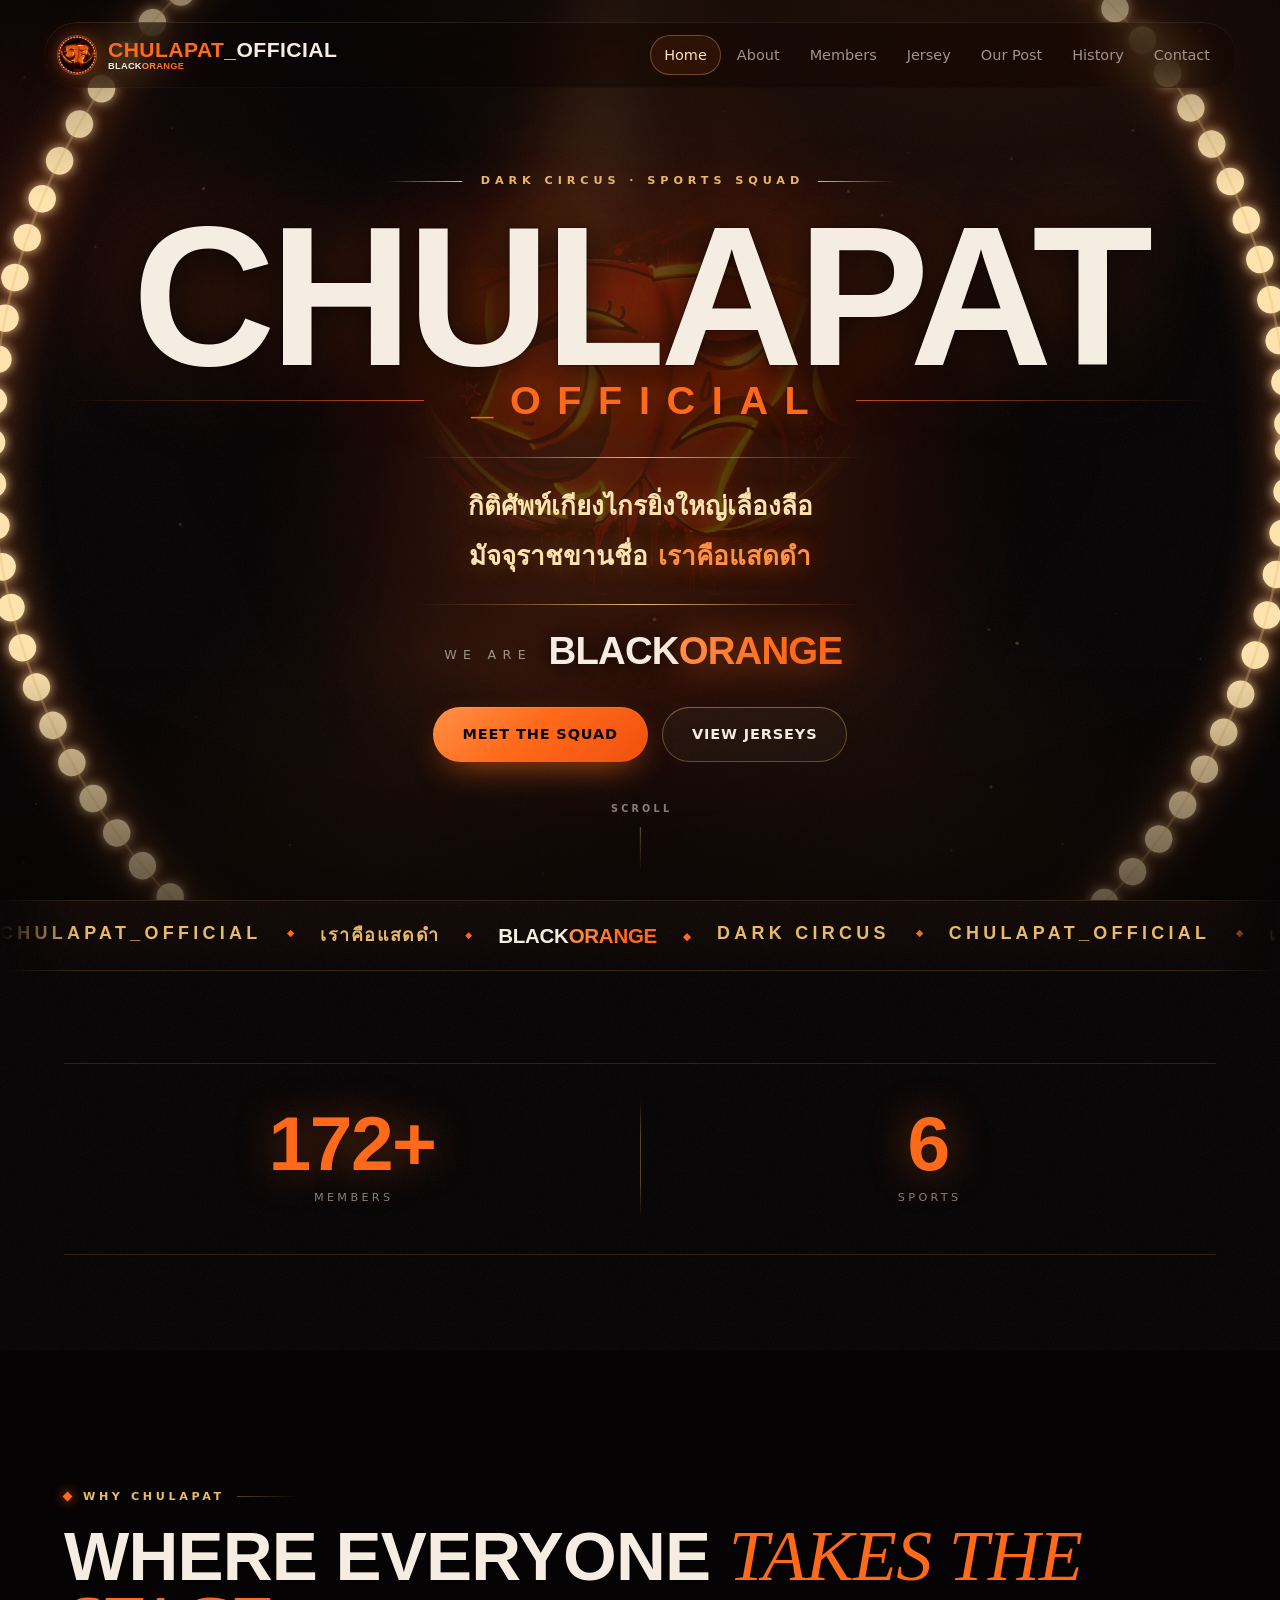
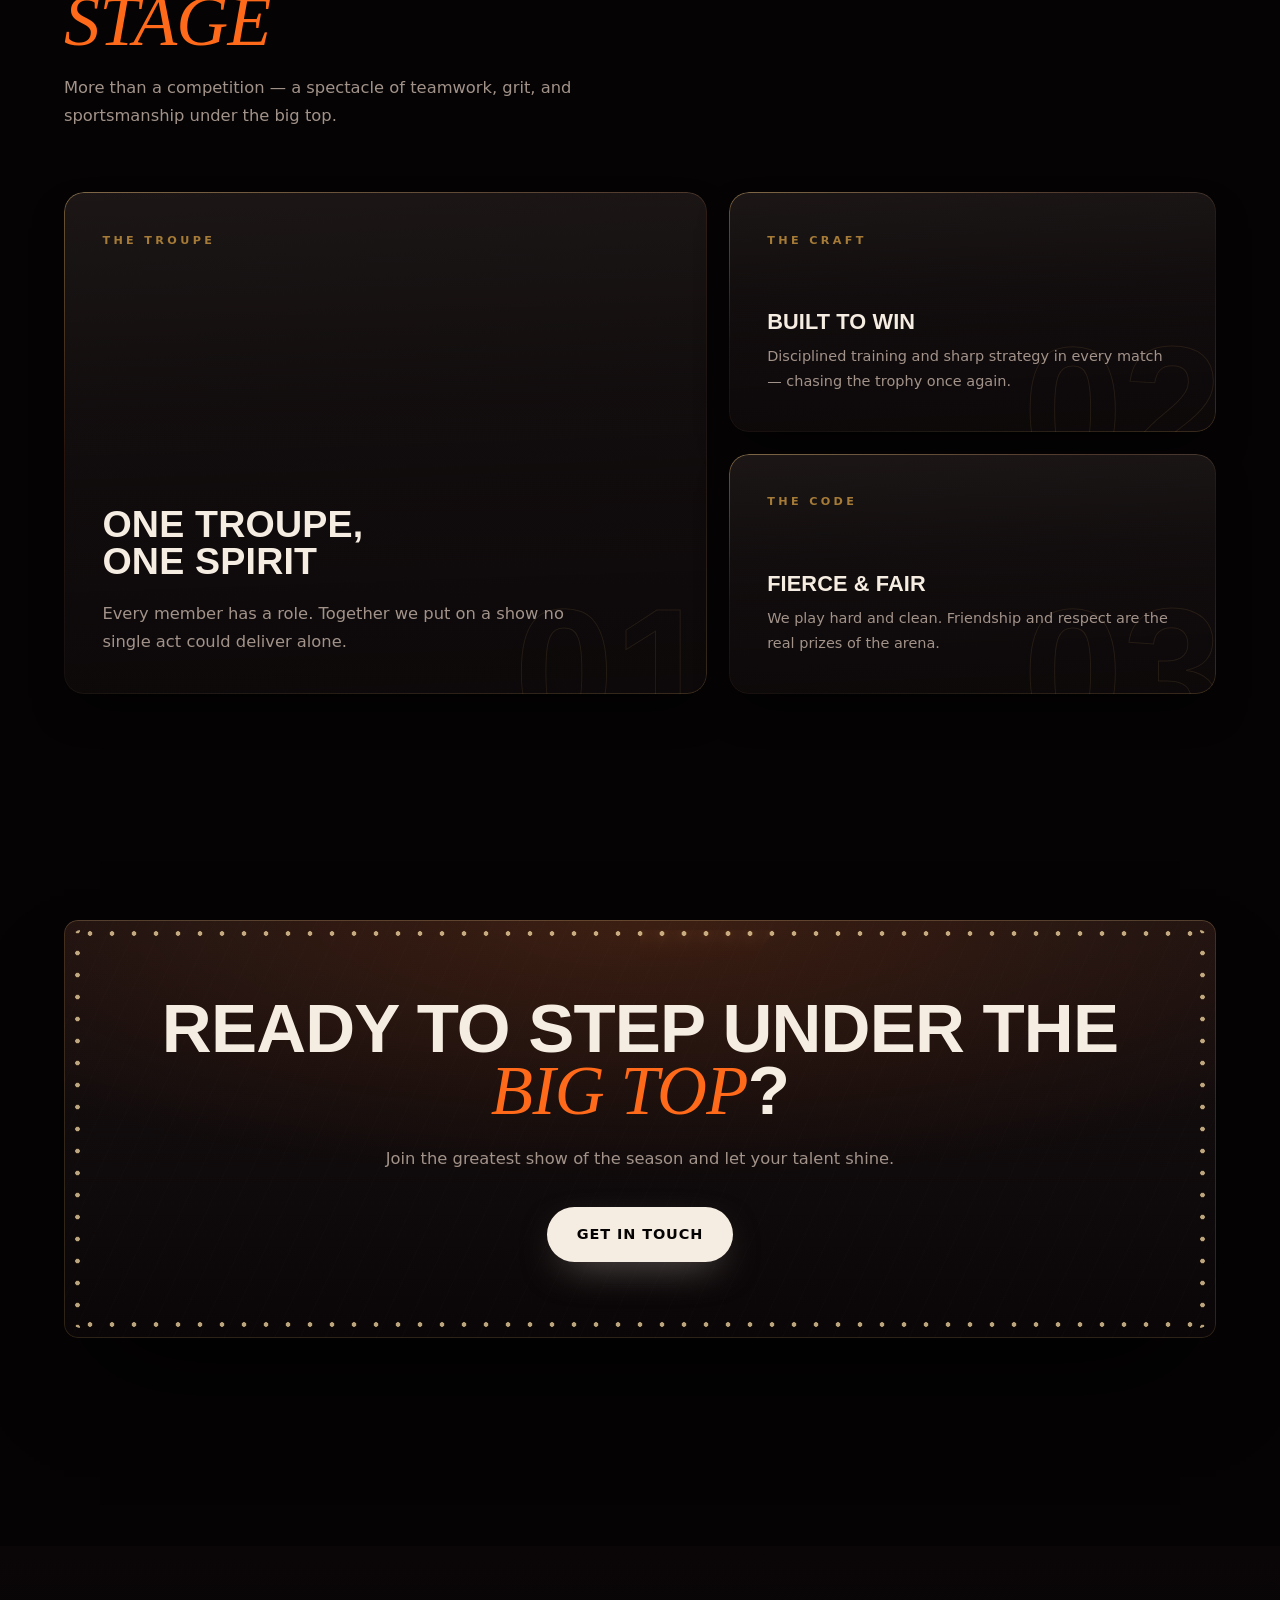
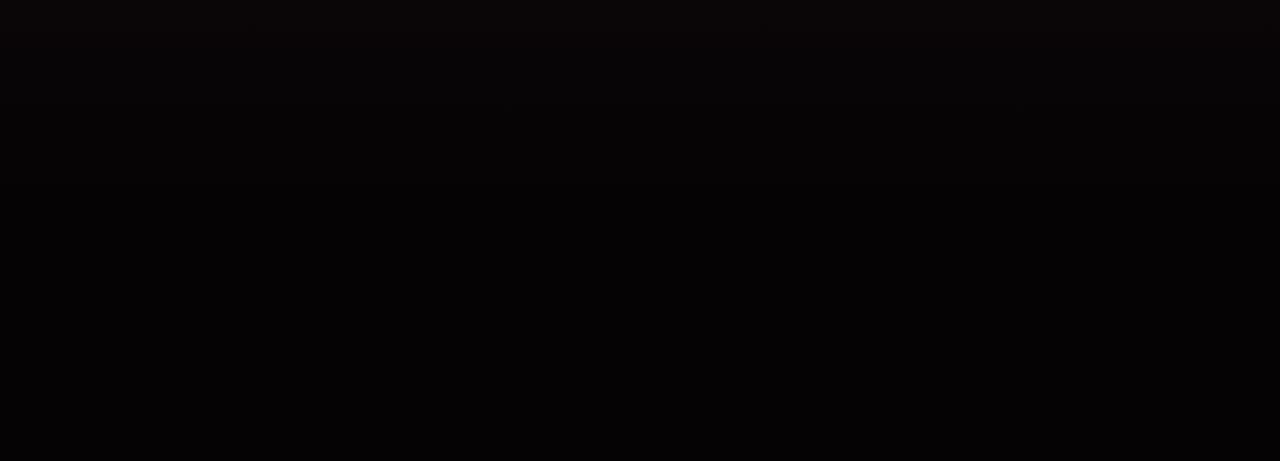
==== commit 222f75a4: "Give the site an icon: favicon, PWA icons and a link preview card The site had no favicon on any pag" ====
--- a/public/index.html
+++ b/public/index.html
@@ -8,6 +8,30 @@
   <meta name="color-scheme" content="dark" />
   <meta name="description" content="CHULAPAT_OFFICIAL — dark circus sports squad. BlackOrange. เราคือแสดดำ" />
   <title>CHULAPAT_OFFICIAL · Dark Circus</title>
+  <meta name="theme-color" content="#050304" />
+
+  <!-- Icons. The whole set is derived from assets/logo-mark.png by
+       tools/build-icons.py — regenerate there, never edit these by hand. -->
+  <link rel="icon" href="favicon.ico" sizes="32x32" />
+  <link rel="icon" href="assets/icon-192.png" type="image/png" sizes="192x192" />
+  <link rel="apple-touch-icon" href="assets/apple-touch-icon.png" />
+  <link rel="manifest" href="site.webmanifest" />
+
+  <!-- Link preview (LINE, Facebook, Messenger). og:image is relative because
+       the site still runs on a workers.dev subdomain; crawlers resolve it
+       against the page URL. Swap all three to absolute once a real domain is
+       attached — that is the only change needed. -->
+  <meta property="og:type" content="website" />
+  <meta property="og:site_name" content="CHULAPAT_OFFICIAL" />
+  <meta property="og:locale" content="th_TH" />
+  <meta property="og:title" content="CHULAPAT_OFFICIAL · Dark Circus" />
+  <meta property="og:description" content="CHULAPAT_OFFICIAL — dark circus sports squad. BlackOrange. เราคือแสดดำ" />
+  <meta property="og:image" content="assets/og-cover.png" />
+  <meta property="og:image:width" content="1200" />
+  <meta property="og:image:height" content="630" />
+  <meta property="og:image:alt" content="The CHULAPAT_OFFICIAL masks emblem beside the team wordmark on a dark ground." />
+  <meta name="twitter:card" content="summary_large_image" />
+
   <link rel="preconnect" href="https://fonts.googleapis.com" />
   <link rel="preconnect" href="https://fonts.gstatic.com" crossorigin />
   <link href="https://fonts.googleapis.com/css2?family=Archivo:wght@400;500;600&family=Big+Shoulders+Display:wght@600;700;800;900&family=Bodoni+Moda:ital,wght@1,500;1,600&family=Noto+Sans+Thai:wght@400;600;700&display=swap" rel="stylesheet" />
--- a/public/css/styles.css
+++ b/public/css/styles.css
@@ -1623,20 +1623,22 @@
    screen would keep the sky and erase the product. Same result, different
    mechanism: four layers, one job each. */
 .kit-shot--model {
-  /* 1 · GEOMETRY ONLY. Kills the left/right edges and all four corners so no
-     rectangle survives anywhere. Deliberately wider (126%) and taller (108%)
-     than the box and centred low (54%): in all six frames the subjects run
-     edge to edge and their heads sit in the top 5-35%, so a closest-side
-     circle would crop the models rather than the background. The vertical
-     extremes are left to the scrim, because cropping them would behead the
-     wearers. */
-  --dissolve: radial-gradient(126% 108% at 50% 54%,
-                #000 44%,
-                rgba(0, 0, 0, 0.84) 66%,
-                rgba(0, 0, 0, 0.36) 84%,
-                transparent 98%);
-  --veil: 1;   /* ink-scrim strength, trimmed per frame below */
-  --lift: 1;   /* brightness trim, per frame below */
+  /* 1 · GEOMETRY. The horizontal radius must stay under half the box or the
+     ramp never reaches transparent before the element clips it — the first
+     version was 126% wide (a 63% radius) and left the left and right edges
+     43% opaque, which is precisely the pasted-on rectangle this exists to
+     avoid. 98% wide is a 49% radius, so the side mid-points sit at 1.02 of
+     the gradient's own radius: past the last stop, genuinely transparent.
+     124% tall deliberately overshoots, because the subjects' heads sit in the
+     top 5-35% of every frame and a circle would crop them; the scrim below
+     closes the top and bottom instead. */
+  --dissolve: radial-gradient(98% 124% at 50% 50%,
+                #000 34%,
+                rgba(0, 0, 0, 0.92) 56%,
+                rgba(0, 0, 0, 0.58) 76%,
+                rgba(0, 0, 0, 0.20) 90%,
+                transparent 100%);
+  --lift: 1;   /* per-frame exposure trim, set by the modifiers below */
 }
 /* 2 · TONE. brightness() pulls the frame down; contrast() then pivots about
    0.5, which — applied AFTER the pull-down — crushes the mid-grey court (the
@@ -1674,7 +1676,9 @@
    its own; where it covers the photo it darkens toward the ground. On a
    #050304 page "darken to the ground" and "mask to zero alpha" are the same
    operation seen from two sides, which is why one gradient buys both the sky
-   suppression and the top/bottom edge dissolve. The profile is measured, not
+   suppression and the top/bottom edge dissolve. It reaches FULL opacity at 0%
+   and 100%, which is what finishes the top and bottom edges the taller-than-
+   the-box mask deliberately leaves open. The profile is measured, not
    guessed: heaviest at 0-24% (band means 143-193 across five of the six
    frames), lightest at 46-72%, which is exactly where the garment sits in all
    six. It reads as a spotlight held on the kit, with the sky above it gone.
@@ -1683,22 +1687,28 @@
    instead of dissolving with the background they are being faded into. */
 .kit-shot--model::after {
   z-index: 2;
-  opacity: var(--veil);
   background: linear-gradient(180deg,
-    rgba(5, 3, 4, 0.95) 0%,
-    rgba(5, 3, 4, 0.80) 10%,
-    rgba(5, 3, 4, 0.46) 24%,
-    rgba(5, 3, 4, 0.20) 40%,
+    rgba(5, 3, 4, 1)    0%,
+    rgba(5, 3, 4, 0.93) 6%,
+    rgba(5, 3, 4, 0.68) 16%,
+    rgba(5, 3, 4, 0.40) 28%,
+    rgba(5, 3, 4, 0.19) 42%,
     rgba(5, 3, 4, 0.08) 56%,
     rgba(5, 3, 4, 0.12) 70%,
-    rgba(5, 3, 4, 0.42) 86%,
-    rgba(5, 3, 4, 0.86) 100%);
-}
-/* Per-frame trims. Basketball's sky is a small blown patch rather than a field;
-   futsal was shot at dusk and already sits inside the ink ramp end to end, so
-   the standard veil would erase it. */
-.kit-shot--model.kit-shot--mid { --veil: 0.80; --lift: 1.40; }
-.kit-shot--model.kit-shot--dusk { --veil: 0.72; --lift: 1.55; }
+    rgba(5, 3, 4, 0.36) 84%,
+    rgba(5, 3, 4, 0.72) 93%,
+    rgba(5, 3, 4, 1)    100%);
+}
+/* Per-frame exposure. Six photographs, three lighting conditions: one global
+   value would either leave badminton's sky glowing or lose futsal entirely.
+   Measured against the composite, every frame lands at sky <= 42 and faces
+   61-86 luminance on the #050304 ground.
+     --mid    basketball, shot flat under a small blown sky patch
+     --dusk   futsal, shot after sunset and already inside the ink ramp
+     --bright table tennis and badminton, the two brightest skies */
+.kit-shot--model.kit-shot--mid { --lift: 1.75; }
+.kit-shot--model.kit-shot--dusk { --lift: 1.85; }
+.kit-shot--model.kit-shot--bright { --lift: 0.94; }
 
 /* ---------------------------------------------------------
    17d · Jersey — the product shot
@@ -1786,7 +1796,7 @@
 .kit-price {
   font-family: var(--font-display);
   font-weight: 700;
-  font-size: clamp(1.7rem, 3vw, 2.5rem);
+  font-size: clamp(1.4rem, 2.4vw, 2rem);
   line-height: 1;
   letter-spacing: 0.01em;
   color: var(--gold-hi);
@@ -1804,15 +1814,47 @@
   text-transform: uppercase;
   color: var(--bone-faint);
 }
-.kit-price__bulk {
-  display: block;
-  margin-top: 9px;
+/* The offer — three-for, or the basketball pair — is the reason to buy, so it
+   is the largest thing in the block and .kit-price steps down to make room.
+   One component for both, so a multi-buy and a bundle read identically. */
+.kit-deal {
+  display: flex;
+  flex-wrap: wrap;
+  align-items: baseline;
+  gap: 6px 14px;
+  margin: 0 0 clamp(18px, 2.4vw, 26px);
+  padding: clamp(14px, 1.8vw, 20px) clamp(18px, 2.2vw, 26px);
+  border-radius: var(--r-md);
+  background: rgba(255, 106, 26, 0.10);
+  box-shadow: inset 0 0 0 1px var(--hair-flame);
+}
+.kit-deal__label {
+  flex: 1 1 100%;
+  font-family: var(--font-body);
+  font-size: 0.6rem;
+  font-weight: 600;
+  letter-spacing: 0.3em;
+  text-transform: uppercase;
+  color: var(--flame-hi);
+}
+.kit-deal__price {
+  font-family: var(--font-display);
+  font-weight: 800;
+  /* Deliberately clear of .kit-price's clamp(1.4rem, 2.4vw, 2rem) at every
+     viewport — if the two ever converge the hierarchy stops reading. */
+  font-size: clamp(2.6rem, 4.6vw, 3.9rem);
+  line-height: 0.9;
+  letter-spacing: -0.01em;
+  color: var(--flame-hi);
+  text-shadow: 0 0 34px rgba(255, 106, 26, 0.45);
+  font-variant-numeric: tabular-nums;
+}
+.kit-deal__save {
   font-family: var(--font-body);
   font-size: var(--t-xs);
-  font-weight: 500;
-  letter-spacing: 0.06em;
-  color: var(--gold);
-  text-shadow: none;
+  font-weight: 600;
+  letter-spacing: 0.08em;
+  color: var(--gold-hi);
 }
 .kit-actions { display: flex; gap: 12px; flex-wrap: wrap; }
 .kit-actions .btn { flex: 1 1 170px; }
@@ -1841,12 +1883,6 @@
   color: var(--flame-hi);
 }
 .size-caveat b { color: var(--gold-hi); font-weight: 600; }
-/* The basketball note is an offer, not a warning — gold rather than flame. */
-.size-caveat--deal {
-  background: rgba(232, 185, 106, 0.08);
-  box-shadow: inset 0 0 0 1px var(--hair-strong);
-}
-.size-caveat--deal .size-caveat__mark { color: var(--gold-hi); }
 
 /* ---------------------------------------------------------
    18 · About — values & manifesto
@@ -2260,7 +2296,9 @@
   gap: clamp(18px, 2.6vw, 26px);
   padding: clamp(26px, 3.4vw, 40px);
 }
-.ticket--qr .ticket__stub { padding: 14px; }
+/* The QR artwork is its own white card edge to edge, so the stub's warm bone
+   (#F6EDE2) would show as a seam around a cool panel. Match it. */
+.ticket--qr .ticket__stub { background: #fff; padding: 12px; }
 .ticket--qr .ticket__stub img { width: min(300px, 62vw); }
 
 /* ---------------------------------------------------------
@@ -2433,6 +2471,7 @@
   .grid--2, .grid--3 { grid-template-columns: 1fr; }
   .kit-shot { max-width: 400px; }
   .kit-prices { gap: 18px; }
+  .kit-deal { padding: 14px 16px; }
   .kit-actions .btn { flex: 1 1 100%; }
   /* Four chained filters on a 1080px bitmap, six times over, is the most
      expensive thing on this page. Halve it where the GPU is weakest. */
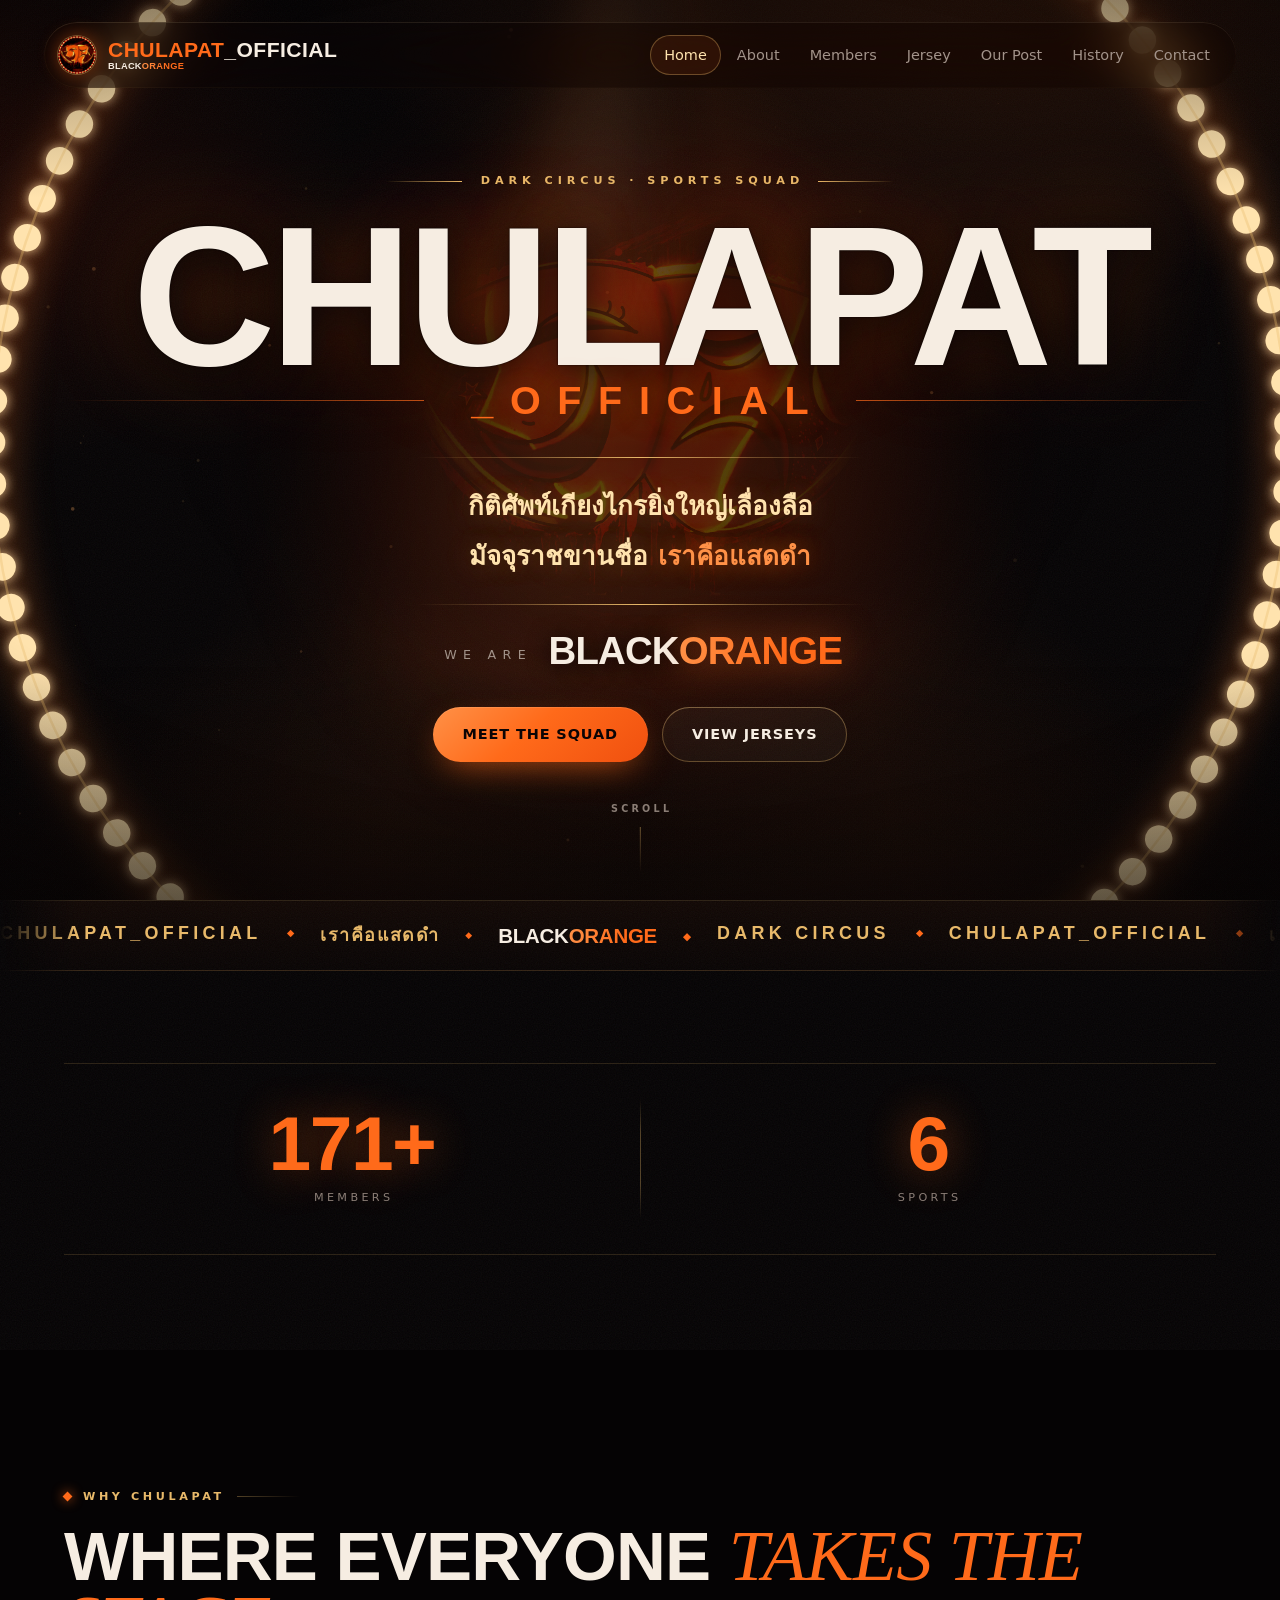
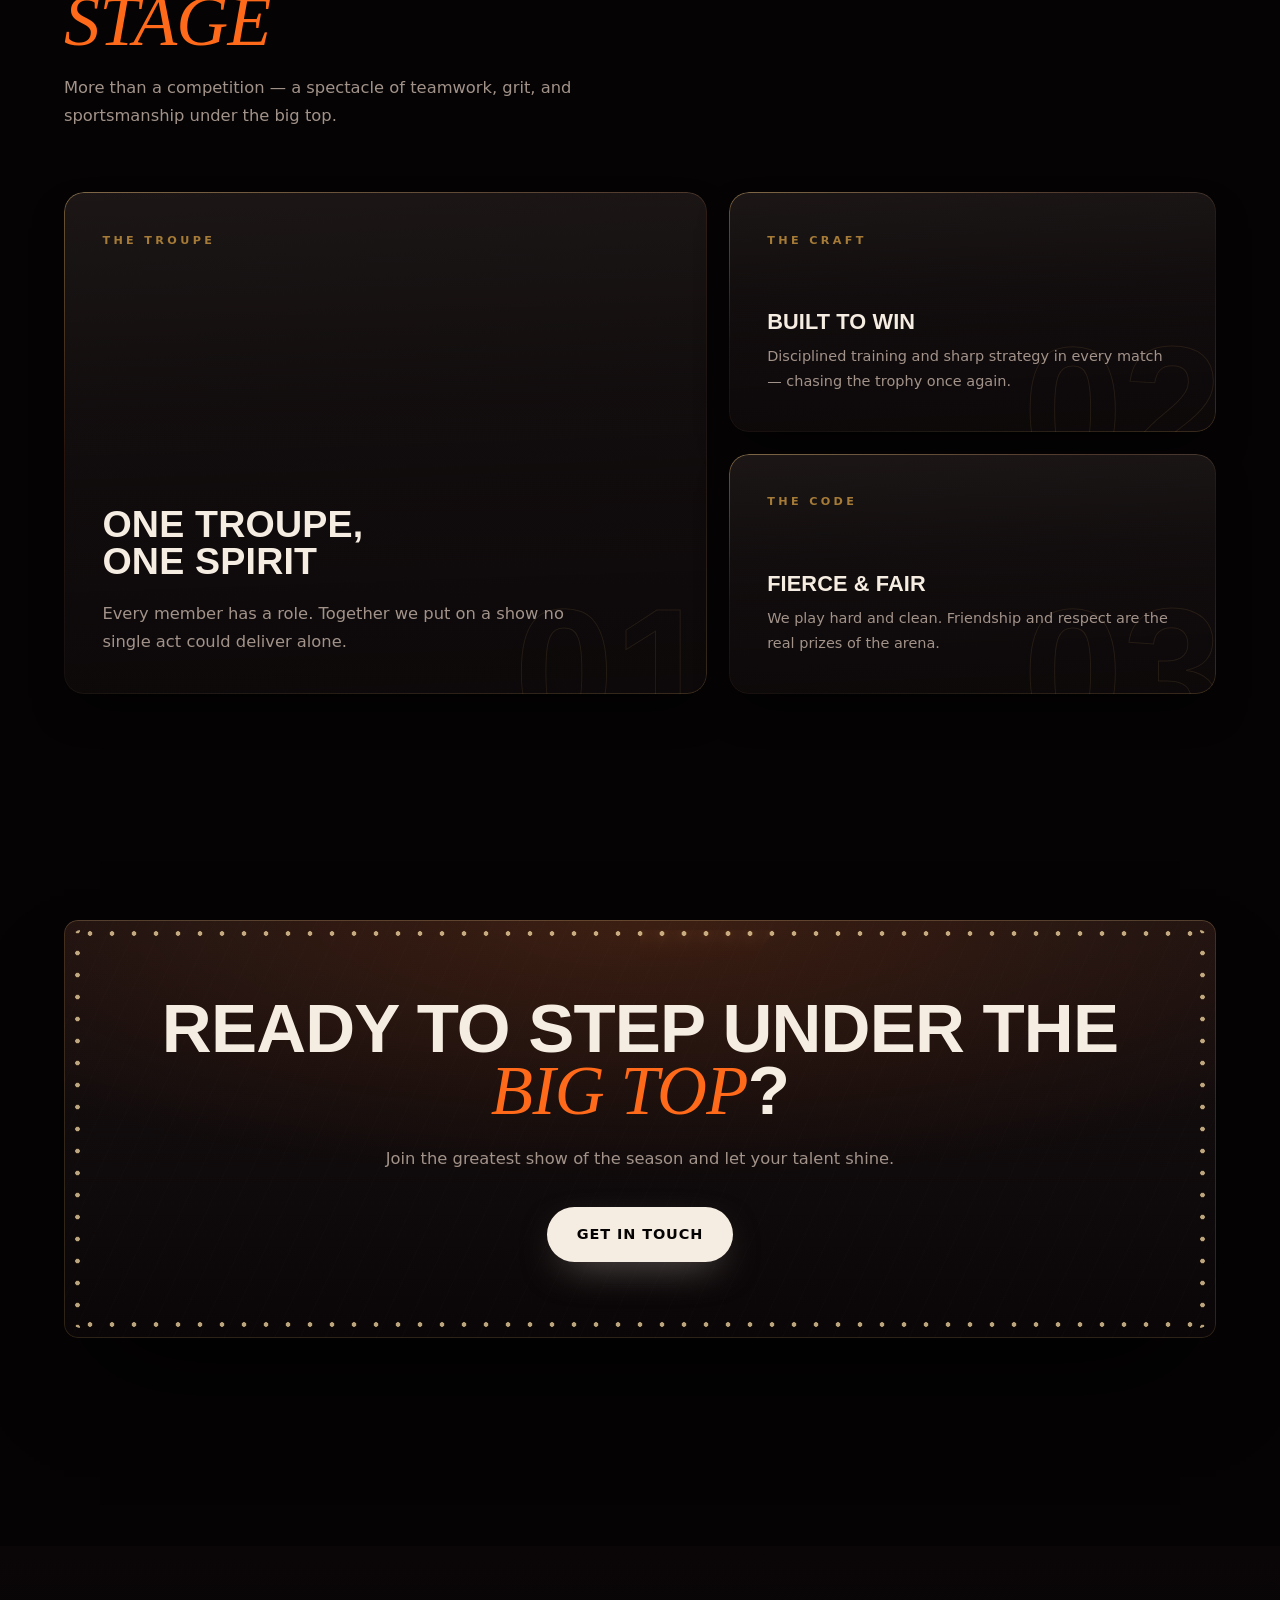
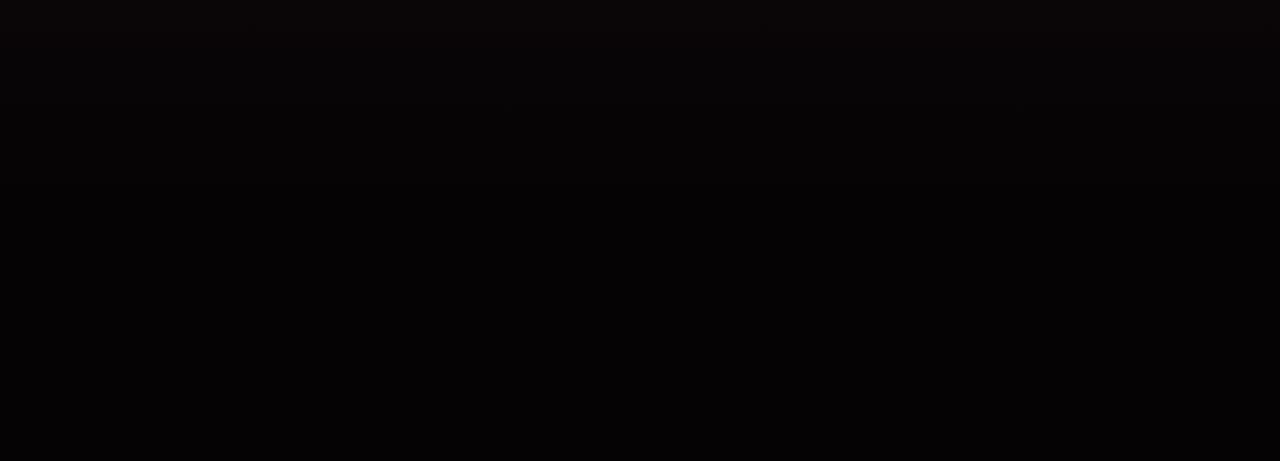
==== commit 8ced575f: "Point the link previews at the real origin The site lives at https://chulapatofficial.pcshsnst.worke" ====
--- a/public/index.html
+++ b/public/index.html
@@ -17,16 +17,19 @@
   <link rel="apple-touch-icon" href="assets/apple-touch-icon.png" />
   <link rel="manifest" href="site.webmanifest" />
 
-  <!-- Link preview (LINE, Facebook, Messenger). og:image is relative because
-       the site still runs on a workers.dev subdomain; crawlers resolve it
-       against the page URL. Swap all three to absolute once a real domain is
-       attached — that is the only change needed. -->
+  <!-- Link preview (LINE, Facebook, Messenger). These must be absolute URLs —
+       every crawler requires it for og:image, and a relative one is resolved
+       inconsistently or not at all. Origin is set in tools/build-icons.py's
+       sibling note in the README; change it in all seven pages together if the
+       site ever moves off workers.dev. -->
+  <link rel="canonical" href="https://chulapatofficial.pcshsnst.workers.dev/" />
+  <meta property="og:url" content="https://chulapatofficial.pcshsnst.workers.dev/" />
   <meta property="og:type" content="website" />
   <meta property="og:site_name" content="CHULAPAT_OFFICIAL" />
   <meta property="og:locale" content="th_TH" />
   <meta property="og:title" content="CHULAPAT_OFFICIAL · Dark Circus" />
   <meta property="og:description" content="CHULAPAT_OFFICIAL — dark circus sports squad. BlackOrange. เราคือแสดดำ" />
-  <meta property="og:image" content="assets/og-cover.png" />
+  <meta property="og:image" content="https://chulapatofficial.pcshsnst.workers.dev/assets/og-cover.png" />
   <meta property="og:image:width" content="1200" />
   <meta property="og:image:height" content="630" />
   <meta property="og:image:alt" content="The CHULAPAT_OFFICIAL masks emblem beside the team wordmark on a dark ground." />
